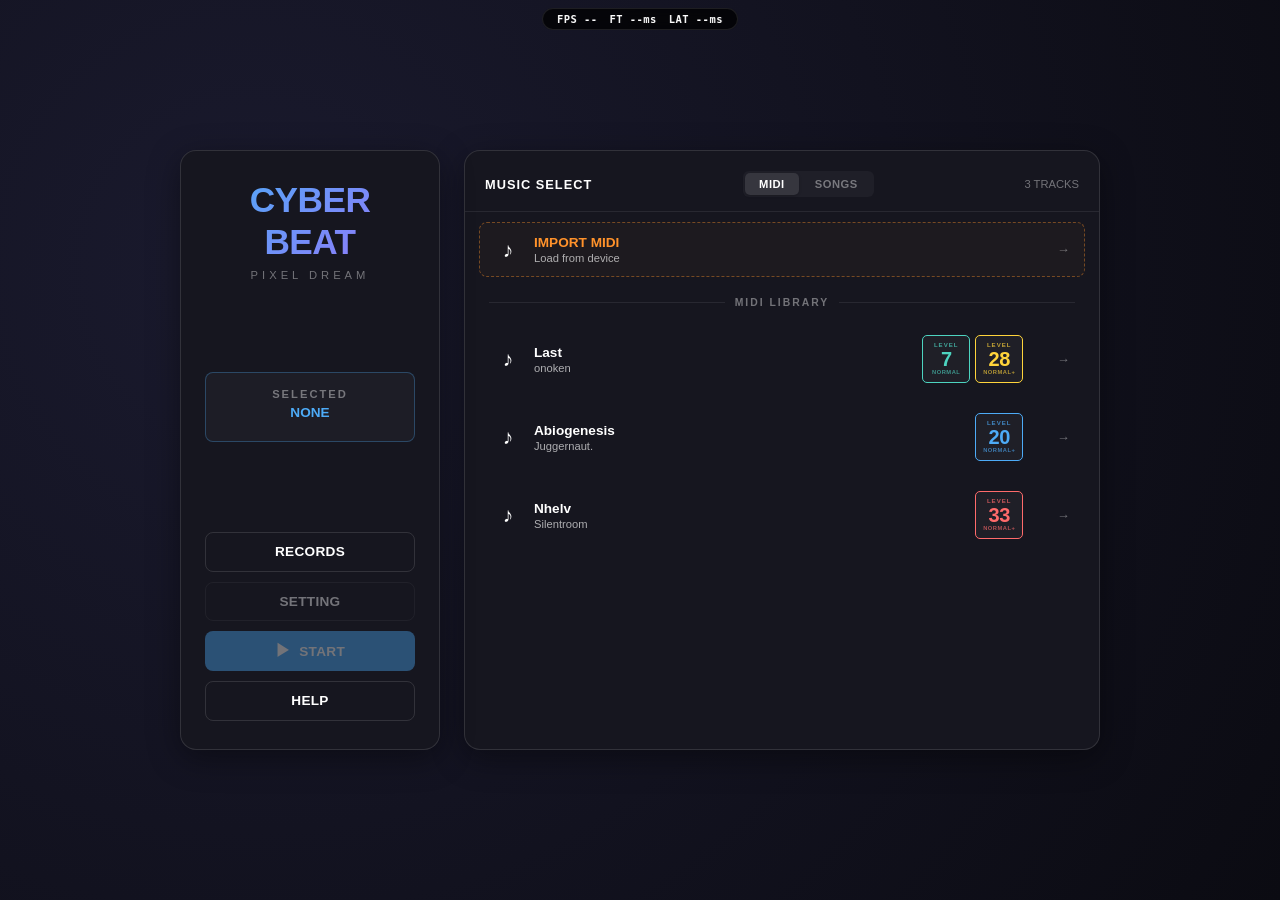
==== index.html @ 2b7668be "feat: 接入 Malody V .mui 皮肤（Yuxen 4K） - 新增 js/skin.js：.mui 脚本解析（@include/@define、[1-4] 选择器、\、tex/tex2/" ====
<!DOCTYPE html>
<html lang="zh-CN">
<head>
    <meta charset="UTF-8">
    <meta name="viewport" content="width=device-width, initial-scale=1.0, maximum-scale=1.0, user-scalable=no, viewport-fit=cover">
    <meta name="mobile-web-app-capable" content="yes">
    <meta name="apple-mobile-web-app-capable" content="yes">
    <meta name="apple-mobile-web-app-status-bar-style" content="black-translucent">
    <meta name="apple-mobile-web-app-title" content="CyberBeat">
    <meta name="format-detection" content="telephone=no, email=no, address=no">
    <meta name="color-scheme" content="dark">
    <meta name="theme-color" content="#0b0b12">
    <title>CyberBeat Pixel</title>
    <link rel="icon" type="image/svg+xml" href="favicon.svg">
    <link rel="apple-touch-icon" href="favicon.svg">
    <link rel="stylesheet" href="css/style.css">
</head>
<body>
    <canvas id="gameCanvas"></canvas>

    <!-- ==================== 游戏内触控 UI ==================== -->
    <button id="gamePauseBtn" class="game-pause-btn" type="button" aria-label="暂停游戏">
        <span aria-hidden="true">Ⅱ</span>
    </button>
    <button id="skipIntroBtn" class="skip-intro-btn hidden" type="button">SKIP INTRO</button>
    <div id="rotateToast" class="rotate-toast hidden" role="status">↻ 已切换横竖屏，布局已自适应</div>
    <div id="importToast" class="import-toast hidden" role="status">
        <span class="import-spinner" aria-hidden="true"></span>
        <span id="importToastText">导入中…</span>
    </div>
    <div id="touchHint" class="touch-hint hidden">
        <div class="touch-hint-card">
            <div class="th-title">触屏操作指南</div>
            <div class="th-row"><span class="th-icon">👆</span><span>点按屏幕任意位置或底部按键打击音符，<b>左右滑动可切换轨道</b></span></div>
            <div class="th-row"><span class="th-icon">Ⅱ</span><span>右上角按钮暂停，暂停后恢复有 3 秒缓冲倒计时</span></div>
            <div class="th-row"><span class="th-icon">⏭</span><span>长前奏曲目会出现 SKIP INTRO 按钮，点按可跳过</span></div>
            <div class="th-row"><span class="th-icon">🎹</span><span>选曲页<b>双击歌曲</b>可跳过 START 直接进入设置</span></div>
            <button class="btn btn-primary" id="touchHintClose" type="button">知道了</button>
        </div>
    </div>
    <div id="pauseOverlay" class="pause-overlay hidden">
        <div class="pause-card">
            <div class="pause-title">PAUSED</div>
            <div class="pause-song" id="pauseSongTitle">—</div>
            <div class="pause-stats">
                <div class="pause-stat"><span>SCORE</span><b id="pauseScore">0</b></div>
                <div class="pause-stat"><span>ACC</span><b id="pauseAcc">100.00%</b></div>
                <div class="pause-stat"><span>COMBO</span><b id="pauseCombo">0</b></div>
            </div>
            <div class="pause-actions">
                <button class="btn btn-primary" id="pauseResumeBtn" type="button">▶ RESUME</button>
                <button class="btn btn-secondary" id="pauseRetryBtn" type="button">↻ RETRY</button>
                <button class="btn btn-secondary" id="pauseHomeBtn" type="button">⌂ HOME</button>
            </div>
            <div class="pause-hint">ESC / P 继续 · R 重试 · H 返回</div>
        </div>
    </div>

    <!-- ==================== 开始画面 ==================== -->
    <div id="startScreen" class="screen">
        <div class="start-layout">
            <div class="start-sidebar">
                <div class="logo-block">
                    <h1 class="logo">CYBER<br>BEAT</h1>
                    <p class="subtitle">PIXEL DREAM</p>
                </div>
                
                <div class="current-selection" id="currentSelection">
                    <div class="cs-label">SELECTED</div>
                    <div class="cs-name" id="selectedSongName">NONE</div>
                    <div class="cs-source" id="selectedSongSource"></div>
                </div>
                
                <div class="start-actions">
                    <button class="btn btn-secondary" id="leaderboardStartBtn">
                        RECORDS
                    </button>
                    <button class="btn btn-secondary" id="settingsBtn" disabled>
                        SETTING
                    </button>
                    <button class="btn btn-primary" id="startBtn" disabled>
                        <span class="btn-icon">▶</span> START
                    </button>
                    <a class="btn btn-secondary" id="helpBtn" href="pages/faq.html" style="text-decoration:none;">
                        HELP
                    </a>
                </div>
            </div>
            
            <div class="start-main">
                <div class="song-panel">
                    <div class="song-panel-header">
                        <span class="panel-title">MUSIC SELECT</span>
                        <div class="panel-tabs">
                            <button class="panel-tab active" data-tab="midi" id="tabMidi">MIDI</button>
                            <button class="panel-tab" data-tab="songs" id="tabSongs">SONGS</button>
                        </div>
                        <span class="panel-count" id="songCount">0 TRACKS</span>
                    </div>
                    
                    <div class="song-list-wrapper" id="songListWrapper">
                        <!-- MIDI Tab Content -->
                        <div class="tab-content active" id="tabContentMidi">
                            <div class="song-card import-card" id="importMidiCard">
                                <div class="card-body">
                                    <div class="card-icon">♪</div>
                                    <div class="card-info">
                                        <span class="card-title import-title">IMPORT MIDI</span>
                                        <span class="card-sub">Load from device</span>
                                    </div>
                                    <div class="card-arrow">→</div>
                                </div>
                                <input type="file" id="midiUpload" accept=".mid" class="card-file-input">
                            </div>
                            
                            <div class="song-divider">
                                <span>MIDI LIBRARY</span>
                            </div>
                            
                            <div class="song-cards" id="songCardsMidi"></div>
                            <div class="song-empty" id="songEmptyMidi" style="display:none;">
                                <span class="empty-icon">♪</span>
                                <span>No MIDI songs in library</span>
                                <span class="empty-hint">Use import above</span>
                            </div>
                        </div>
                        
                        <!-- SONGS Tab Content -->
                        <div class="tab-content" id="tabContentSongs">
                            <div class="song-card import-card" id="importOsuCard">
                                <div class="card-body">
                                    <div class="card-icon">▣</div>
                                    <div class="card-info">
                                        <span class="card-title import-title">IMPORT .OSU / .OSZ</span>
                                        <span class="card-sub">osu!mania 4K beatmap or pack</span>
                                    </div>
                                    <div class="card-arrow">→</div>
                                </div>
                                <input type="file" id="osuUpload" accept=".osu,.osz" class="card-file-input">
                            </div>

                            <div class="song-divider">
                                <span>BEATMAP LIBRARY</span>
                            </div>
                            
                            <div class="song-cards" id="songCardsSongs"></div>
                            <div class="song-empty" id="songEmptySongs" style="display:none;">
                                <span class="empty-icon">♪</span>
                                <span>No beatmap songs in library</span>
                                <span class="empty-hint">Add .mc to assets/songs/ or .osu to assets/osu/</span>
                            </div>
                        </div>
                    </div>
                </div>
            </div>
        </div>
    </div>

    <!-- ==================== 设置画面 ==================== -->
    <div id="settingsScreen" class="screen hidden">
        <div class="settings-overlay">
            <div class="settings-card">
                <div class="settings-header">
                    <h2>SETTINGS</h2>
                </div>
                
                <div class="settings-song-info" id="settingsSongInfo">
                    <span class="ssi-title" id="settingsSongTitle">NO SONG</span>
                    <span class="ssi-artist" id="settingsSongArtist"></span>
                    <span class="ssi-meta" id="settingsSongMeta"></span>
                </div>

                <div class="settings-group" id="difficultyGroup">
                    <label class="settings-label">DIFFICULTY</label>
                    <div class="diff-selector">
                        <button class="diff-btn" data-diff="easy">EASY</button>
                        <button class="diff-btn" data-diff="easy+">EASY+</button>
                        <button class="diff-btn" data-diff="normal">NORMAL</button>
                        <button class="diff-btn active" data-diff="normal+">NORMAL+</button>
                    </div>
                </div>

                <div class="settings-group">
                    <label class="settings-label">NOTE STYLE</label>
                    <div class="style-selector">
                        <button class="style-btn active" data-style="bar">
                            <span class="style-preview style-flat"></span>
                            FLAT
                        </button>
                        <button class="style-btn" data-style="pixel">
                            <span class="style-preview style-pixel"></span>
                            PIXEL
                        </button>
                    </div>
                </div>

                <div class="settings-group">
                    <label class="settings-label">SKIN</label>
                    <div class="style-selector">
                        <button class="skin-btn active" data-skin="builtin" type="button">
                            <span class="skin-preview skin-builtin"></span>
                            BUILT-IN
                        </button>
                        <button class="skin-btn" data-skin="malody" type="button">
                            <span class="skin-preview skin-malody"></span>
                            MALODY V
                        </button>
                    </div>
                    <div class="settings-hint" id="skinHint">MALODY V：Yuxen 4K 皮肤（assets/skins/yuxen，判定线高度由 HITPOSITION 控制）</div>
                </div>

                <div class="settings-group">
                    <label class="settings-label">SPEED</label>
                    <div class="speed-control">
                        <button class="speed-btn" id="speedDown">−</button>
                        <span class="speed-value" id="speedValue">16.0</span>
                        <button class="speed-btn" id="speedUp">+</button>
                    </div>
                </div>

                <div class="settings-group">
                    <label class="settings-label">VOLUME</label>
                    <div class="volume-control">
                        <input type="range" id="volumeSlider" min="0" max="10" value="4" class="volume-slider">
                        <span class="volume-value" id="volumeValue">4/10</span>
                    </div>
                </div>

                <div class="settings-group">
                    <label class="settings-label">GLOBAL OFFSET</label>
                    <div class="volume-control">
                        <input type="range" id="offsetSlider" min="-100" max="100" step="5" value="0" class="volume-slider">
                        <span class="volume-value" id="offsetValue">0ms</span>
                    </div>
                    <div class="settings-hint">负数使音符更早到达判定线,正数反之</div>
                    <div class="settings-hint touch-offset-hint" id="touchOffsetHint">触屏设备预置 +40ms 抵消触控/蓝牙音频延迟,可自由微调</div>
                </div>

                <div class="settings-group" id="touchFeedbackGroup">
                    <label class="settings-label">TOUCH FEEDBACK</label>
                    <div class="toggle-control">
                        <span class="toggle-desc">显示手指触控点圆环</span>
                        <button class="toggle-switch" id="touchFeedbackToggle" type="button" role="switch" aria-checked="true" aria-label="触控点显示开关">
                            <span class="toggle-knob"></span>
                        </button>
                    </div>
                    <div class="settings-hint">游戏内触按位置显示轨道颜色圆环与涟漪</div>
                </div>

                <div class="settings-actions">
                    <button class="btn btn-secondary" id="settingsBackBtn">BACK</button>
                    <button class="btn btn-primary" id="settingsStartBtn">START GAME</button>
                </div>
            </div>
        </div>
    </div>

    <!-- ==================== 结果画面 ==================== -->
    <div id="resultScreen" class="screen hidden">
        <div class="result-overlay">
            <div class="result-card" id="resultCard">
                <!-- 状态指示 -->
                <div class="result-status" id="resultStatus">
                    <div class="status-icon" id="statusIcon">♪</div>
                    <div class="status-text" id="statusText">COMPLETED</div>
                </div>
                
                <!-- 排名等级 -->
                <div class="rank-display">
                    <div class="rank" id="rankDisplay">S</div>
                    <div class="rank-label" id="rankLabel">PERFECT</div>
                </div>
                
                <!-- 主要成绩 -->
                <div class="primary-stats">
                    <div class="stat-big">
                        <span class="stat-label">SCORE</span>
                        <span class="stat-value" id="finalScore">0</span>
                    </div>
                    <div class="stat-big">
                        <span class="stat-label">ACCURACY</span>
                        <span class="stat-value" id="finalAccuracy">0%</span>
                    </div>
                </div>
                
                <!-- 详细统计 -->
                <div class="stats-grid">
                    <div class="stat-box combo">
                        <span class="stat-label">MAX COMBO</span>
                        <span class="stat-value" id="finalCombo">0</span>
                    </div>
                    <div class="stat-box perfect">
                        <span class="stat-label">PERFECT</span>
                        <span class="stat-value" id="finalPerfect">0</span>
                    </div>
                    <div class="stat-box great">
                        <span class="stat-label">GREAT</span>
                        <span class="stat-value" id="finalGreat">0</span>
                    </div>
                    <div class="stat-box miss">
                        <span class="stat-label">MISS</span>
                        <span class="stat-value" id="finalMiss">0</span>
                    </div>
                </div>
                
                <!-- 性能曲线图 -->
                <div class="chart-box">
                    <span class="chart-title">PERFORMANCE</span>
                    <canvas id="lineChartCanvas"></canvas>
                </div>
                
                <!-- 按钮操作 -->
                <div class="result-actions">
                    <button class="btn btn-purple" id="retryBtn">RETRY</button>
                    <button class="btn btn-secondary" id="leaderboardBtn">LEADERBOARD</button>
                    <div class="result-actions-row">
                        <button class="btn btn-secondary" id="exportBtn">EXPORT JSON</button>
                        <button class="btn btn-primary" id="homeBtn">HOME</button>
                    </div>
                </div>
            </div>
        </div>
        
        <!-- 隐藏的结算音频播放器 -->
        <audio id="resultAudio" preload="auto"></audio>
    </div>

    <!-- ==================== 排行榜画面 ==================== -->
    <div id="leaderboardScreen" class="screen hidden">
        <div class="lb-overlay">
            <div class="lb-card">
                <div class="lb-header">
                    <h2>LEADERBOARD</h2>
                    <button class="lb-close-btn" id="lbCloseBtn">✕</button>
                </div>

                <!-- 歌曲筛选 -->
                <div class="lb-filter">
                    <label class="lb-filter-label">SONG</label>
                    <select id="lbSongFilter" class="lb-select">
                        <option value="__all__">All Songs</option>
                    </select>
                </div>

                <!-- 排序选项 -->
                <div class="lb-sort">
                    <span class="lb-sort-label">SORT BY</span>
                    <button class="lb-sort-btn active" data-sort="date">DATE</button>
                    <button class="lb-sort-btn" data-sort="score">SCORE</button>
                    <button class="lb-sort-btn" data-sort="accuracy">ACC</button>
                </div>

                <!-- 记录列表 -->
                <div class="lb-list-wrapper">
                    <div class="lb-list" id="lbList">
                        <div class="lb-empty">
                            <span class="lb-empty-icon">-</span>
                            <span>No records yet</span>
                            <span class="lb-empty-hint">Play a song to record your score!</span>
                        </div>
                    </div>
                </div>

                <!-- 详情面板（展开后显示折线图等） -->
                <div class="lb-detail" id="lbDetail" style="display:none;">
                    <div class="lb-detail-header">
                        <span id="lbDetailTitle">Record Detail</span>
                        <button class="lb-detail-close" id="lbDetailClose">✕</button>
                    </div>
                    <div class="lb-detail-chart">
                        <canvas id="lbChartCanvas"></canvas>
                    </div>
                    <div class="lb-detail-stats" id="lbDetailStats"></div>
                    <div class="lb-detail-actions">
                        <button class="btn btn-danger btn-sm" id="lbDetailDelete">DELETE RECORD</button>
                    </div>
                </div>

                <!-- 导入/导出操作 -->
                <div class="lb-io">
                    <button class="btn btn-secondary btn-sm" id="lbExportAllBtn">EXPORT ALL</button>
                    <button class="btn btn-secondary btn-sm" id="lbImportBtn">IMPORT</button>
                    <input type="file" id="lbImportFile" accept=".json" class="lb-file-input">
                </div>

                <!-- 返回 -->
                <button class="btn btn-primary" id="lbBackBtn">← BACK</button>
            </div>
        </div>
    </div>

    <!-- ==================== 移动端触控轨道 ==================== -->
    <div id="mobileControls">
        <div class="mobile-btns">
            <button class="mobile-btn" data-track="0" data-track-label="1">D</button>
            <button class="mobile-btn" data-track="1" data-track-label="2">F</button>
            <button class="mobile-btn" data-track="2" data-track-label="3">J</button>
            <button class="mobile-btn" data-track="3" data-track-label="4">K</button>
        </div>
    </div>

    <!-- ==================== .osz 谱面选择器 ==================== -->
    <div id="oszPicker" class="osz-picker-overlay hidden">
        <div class="osz-picker">
            <div class="osz-picker-title">SELECT BEATMAP</div>
            <div class="osz-picker-sub">该 .osz 包含多个谱面,选择要游玩的一个</div>
            <div class="osz-picker-list" id="oszPickerList"></div>
            <button class="btn btn-secondary" id="oszPickerCancel">← CANCEL</button>
        </div>
    </div>

    <script src="js/perf-monitor.js"></script>
    <script src="js/config.js"></script>
    <script src="js/settings-store.js"></script>
    <script src="js/skin.js"></script>
    <script src="js/leaderboard.js"></script>
    <script src="js/game-state.js"></script>
    <script src="js/audio-engine.js"></script>
    <script src="js/midi-parser.js"></script>
    <script src="js/mc-parser.js"></script>
    <script src="js/osu-parser.js"></script>
    <script src="js/osu-zip.js"></script>
    <script src="js/difficulty.js"></script>
    <script src="js/note-generator.js"></script>
    <script src="js/renderer.js"></script>
    <script src="js/ui.js"></script>
    <script src="js/main.js"></script>
</body>
</html>
---- css/style.css ----
/* ============================================================
   Modern Design System - CyberBeat
   ============================================================ */
:root {
    /* 主色调 */
    --bg-deep: #0b0b12;
    --bg-surface: #16161f;
    --bg-card: #1e1e2a;
    --border-subtle: rgba(255, 255, 255, 0.08);
    --border-medium: rgba(255, 255, 255, 0.12);
    
    --text-primary: #ffffff;
    --text-secondary: rgba(255, 255, 255, 0.65);
    --text-tertiary: rgba(255, 255, 255, 0.4);
    
    --accent: #4dabf7;
    --accent-glow: rgba(77, 171, 247, 0.3);
    --accent-strong: #339af0;
    --success: #69db7c;
    --danger: #ff6b6b;
    --warning: #ffd43b;
    --purple: #9775fa;
    --orange: #ff922b;
    
    /* 圆角 */
    --radius-sm: 8px;
    --radius-md: 12px;
    --radius-lg: 16px;
    
    /* 阴影 */
    --shadow-card: 0 8px 32px rgba(0, 0, 0, 0.4);
    --shadow-btn: 0 2px 8px rgba(0, 0, 0, 0.3);
    
    /* 布局 */
    --start-max-w: 920px;
    --start-max-h: 600px;
    --sidebar-w: 260px;
    --settings-w: 420px;
    --result-w: 460px;
    
    /* 字体 */
    --font-family: -apple-system, BlinkMacSystemFont, 'Segoe UI', Roboto, 'Helvetica Neue', Arial, sans-serif;
    --font-mono: 'SF Mono', 'Fira Code', monospace;
    
    /* 过渡 */
    --transition-fast: 0.15s ease;
    --transition-smooth: 0.25s cubic-bezier(0.4, 0, 0.2, 1);

    /* 安全区（刘海屏 / 手势条），JS 侧读取同名变量 */
    --safe-top: env(safe-area-inset-top, 0px);
    --safe-right: env(safe-area-inset-right, 0px);
    --safe-bottom: env(safe-area-inset-bottom, 0px);
    --safe-left: env(safe-area-inset-left, 0px);
}

/* ============================================================
   基础重置
   ============================================================ */
*, *::before, *::after {
    margin: 0;
    padding: 0;
    box-sizing: border-box;
}

html {
    -webkit-tap-highlight-color: transparent;
    font-size: 16px;
    /* 防止旋转/地址栏收起时的闪烁 */
    text-size-adjust: 100%;
    -webkit-text-size-adjust: 100%;
}

body {
    font-family: var(--font-family);
    background-color: var(--bg-deep);
    color: var(--text-primary);
    overflow: hidden;
    height: 100vh;
    height: 100dvh;
    width: 100vw;
    cursor: default;
    -webkit-font-smoothing: antialiased;
    overscroll-behavior: none;
    -webkit-overflow-scrolling: auto;
    touch-action: manipulation;
    position: fixed;
    /* 无手势边距，铺满刘海屏 */
    padding: 0;
}

/* 触屏设备全局：禁长按呼出菜单/选择 */
html.is-touch body {
    -webkit-touch-callout: none;
    user-select: none;
    -webkit-user-select: none;
}

/* ============================================================
   Canvas
   ============================================================ */
#gameCanvas {
    display: block;
    position: absolute;
    top: 0;
    left: 0;
    width: 100%;
    height: 100%;
    z-index: 5;
    touch-action: none;
    will-change: contents;
}

/* ============================================================
   屏幕容器
   ============================================================ */
.screen {
    position: absolute;
    top: 0;
    left: 0;
    width: 100%;
    height: 100%;
    display: flex;
    align-items: center;
    justify-content: center;
    z-index: 10;
    transition: opacity 0.35s ease;
}

.screen.hidden {
    opacity: 0;
    visibility: hidden;
    pointer-events: none;
}

/* ============================================================
   通用按钮
   ============================================================ */
/* 键盘/切换设备导航时的焦点可见性（触屏点按不显示） */
button:focus-visible,
a:focus-visible,
[role="button"]:focus-visible,
[role="switch"]:focus-visible,
input:focus-visible,
select:focus-visible {
    outline: 2px solid var(--accent);
    outline-offset: 2px;
}

.btn {
    display: inline-flex;
    align-items: center;
    justify-content: center;
    gap: 8px;
    padding: 12px 20px;
    font-family: var(--font-family);
    font-size: 0.85rem;
    font-weight: 600;
    letter-spacing: 0.3px;
    border: none;
    border-radius: var(--radius-sm);
    cursor: pointer;
    transition: transform var(--transition-fast), box-shadow var(--transition-fast), background var(--transition-smooth);
    box-shadow: var(--shadow-btn);
    outline: none;
    line-height: 1;
    width: 100%;
}

.btn:active {
    transform: scale(0.97);
}

.btn:disabled {
    opacity: 0.4;
    cursor: not-allowed;
    transform: none !important;
    box-shadow: none !important;
}

.btn-primary {
    background: var(--accent);
    color: #fff;
}

.btn-primary:hover:not(:disabled) {
    background: var(--accent-strong);
    box-shadow: 0 4px 16px var(--accent-glow);
}

.btn-secondary {
    background: transparent;
    color: var(--text-primary);
    border: 1.5px solid var(--border-medium);
    box-shadow: none;
}

.btn-secondary:hover:not(:disabled) {
    background: rgba(255, 255, 255, 0.05);
    border-color: rgba(255, 255, 255, 0.25);
}

.btn-purple {
    background: var(--purple);
    color: #fff;
}

.btn-purple:hover:not(:disabled) {
    background: #845ef7;
    box-shadow: 0 4px 16px rgba(151, 117, 250, 0.4);
}

.btn-danger {
    background: transparent;
    color: var(--danger);
    border: 1.5px solid rgba(255, 107, 107, 0.4);
    box-shadow: none;
}

.btn-danger:hover:not(:disabled) {
    background: rgba(255, 107, 107, 0.12);
    border-color: var(--danger);
    box-shadow: 0 4px 16px rgba(255, 107, 107, 0.3);
    color: #ff4757;
}

.btn-icon {
    font-size: 1rem;
}

/* 小按钮 */
.btn-sm {
    padding: 8px 14px;
    font-size: 0.75rem;
    font-weight: 600;
    letter-spacing: 0.5px;
    width: auto;
}

/* ============================================================
   开始画面
   ============================================================ */
#startScreen {
    background: radial-gradient(circle at 20% 30%, #1a1a2e 0%, #0b0b12 100%);
}

.start-layout {
    display: flex;
    gap: 24px;
    width: var(--start-max-w);
    max-width: 94vw;
    height: var(--start-max-h);
    max-height: 88vh;
    max-height: 88dvh;
}

.start-sidebar {
    width: var(--sidebar-w);
    flex-shrink: 0;
    display: flex;
    flex-direction: column;
    justify-content: space-between;
    background: var(--bg-surface);
    border: 1px solid var(--border-medium);
    border-radius: var(--radius-lg);
    padding: 28px 24px;
    backdrop-filter: blur(20px);
    box-shadow: var(--shadow-card);
}

.logo-block {
    text-align: center;
}

.logo {
    font-size: 2.2rem;
    font-weight: 800;
    background: linear-gradient(135deg, #4dabf7, #9775fa);
    -webkit-background-clip: text;
    -webkit-text-fill-color: transparent;
    background-clip: text;
    line-height: 1.2;
    letter-spacing: -0.5px;
}

.subtitle {
    display: block;
    font-size: 0.7rem;
    font-weight: 500;
    color: var(--text-tertiary);
    margin-top: 6px;
    letter-spacing: 4px;
    text-transform: uppercase;
}

.current-selection {
    background: rgba(255, 255, 255, 0.03);
    border: 1px solid var(--border-subtle);
    border-radius: var(--radius-sm);
    padding: 14px 12px;
    text-align: center;
    min-height: 70px;
    display: flex;
    flex-direction: column;
    justify-content: center;
    gap: 4px;
    transition: border-color 0.2s;
}

.current-selection:has(.cs-name:not(:empty)) {
    border-color: rgba(77, 171, 247, 0.3);
}

.cs-label {
    font-size: 0.7rem;
    font-weight: 600;
    color: var(--text-tertiary);
    letter-spacing: 2px;
}

.cs-name {
    font-size: 0.85rem;
    font-weight: 600;
    color: var(--accent);
    word-break: break-all;
    line-height: 1.3;
}

.cs-source {
    font-size: 0.7rem;
    color: var(--text-tertiary);
}

.start-actions {
    display: flex;
    flex-direction: column;
    gap: 10px;
}

/* 右侧面板 */
.start-main {
    flex: 1;
    min-width: 0;
}

.song-panel {
    height: 100%;
    display: flex;
    flex-direction: column;
    background: var(--bg-surface);
    border: 1px solid var(--border-medium);
    border-radius: var(--radius-lg);
    box-shadow: var(--shadow-card);
    overflow: hidden;
}

.song-panel-header {
    display: flex;
    justify-content: space-between;
    align-items: center;
    padding: 20px 20px 14px;
    border-bottom: 1px solid var(--border-subtle);
    gap: 12px;
}

.panel-title {
    font-size: 0.8rem;
    font-weight: 700;
    color: var(--text-primary);
    letter-spacing: 1px;
    white-space: nowrap;
}

/* ===== 标签页切换按钮 ===== */
.panel-tabs {
    display: flex;
    gap: 2px;
    background: rgba(255, 255, 255, 0.04);
    border-radius: 6px;
    padding: 2px;
}

.panel-tab {
    padding: 5px 14px;
    font-family: var(--font-family);
    font-size: 0.7rem;
    font-weight: 600;
    letter-spacing: 0.5px;
    color: var(--text-tertiary);
    background: transparent;
    border: none;
    border-radius: 5px;
    cursor: pointer;
    transition: all var(--transition-fast);
    outline: none;
    white-space: nowrap;
}

.panel-tab:hover {
    color: var(--text-secondary);
    background: rgba(255, 255, 255, 0.04);
}

.panel-tab.active {
    color: var(--text-primary);
    background: rgba(255, 255, 255, 0.1);
    box-shadow: 0 1px 3px rgba(0,0,0,0.2);
}

/* ===== 标签页内容区域 ===== */
.tab-content {
    display: none;
    flex-direction: column;
}

.tab-content.active {
    display: flex;
}

.panel-count {
    font-size: 0.7rem;
    color: var(--text-tertiary);
    white-space: nowrap;
}

.song-list-wrapper {
    flex: 1;
    overflow-y: auto;
    padding: 10px 14px 14px;
}

.song-list-wrapper::-webkit-scrollbar { width: 5px; }
.song-list-wrapper::-webkit-scrollbar-track { background: transparent; }
.song-list-wrapper::-webkit-scrollbar-thumb { background: rgba(255, 255, 255, 0.1); border-radius: 10px; }

/* 歌曲卡片 */
.song-card {
    display: flex;
    align-items: center;
    padding: 12px 14px;
    border-radius: var(--radius-sm);
    margin-bottom: 4px;
    cursor: pointer;
    transition: background var(--transition-fast);
    position: relative;
    border: 1px solid transparent;
}

.song-card:hover {
    background: rgba(255, 255, 255, 0.03);
}

.song-card.selected {
    border-color: var(--accent);
    background: rgba(77, 171, 247, 0.08);
}

.card-body {
    display: flex;
    align-items: center;
    gap: 12px;
    width: 100%;
}

.card-icon {
    font-size: 1.3rem;
    width: 28px;
    text-align: center;
}

.card-info {
    flex: 1;
    min-width: 0;
    display: flex;
    flex-direction: column;
    gap: 2px;
}

.card-title {
    font-size: 0.85rem;
    font-weight: 600;
    white-space: nowrap;
    overflow: hidden;
    text-overflow: ellipsis;
}

.card-sub {
    font-size: 0.7rem;
    color: var(--text-secondary);
    white-space: nowrap;
    overflow: hidden;
    text-overflow: ellipsis;
}

.card-meta {
    display: flex;
    gap: 8px;
    align-items: center;
    margin-left: auto;
}

.card-bpm {
    font-size: 0.65rem;
    font-weight: 600;
    color: var(--warning);
    background: rgba(255, 212, 59, 0.1);
    padding: 2px 8px;
    border-radius: 12px;
}

.card-duration {
    font-size: 0.65rem;
    color: var(--text-tertiary);
}

.card-arrow {
    font-size: 0.8rem;
    color: var(--text-tertiary);
    margin-left: 12px;
    transition: transform 0.2s;
}

.song-card:hover .card-arrow {
    transform: translateX(3px);
}

/* ============================================================
   难度徽章 (Level Badge) — 扁平化设计
   范围 0-13 / 14-23 / 24-31 / 32-37 / 38+
   ============================================================ */

/* 多徽章容器（MIDI 多难度时包裹多个 .card-level） */
.card-levels {
    display: flex;
    gap: 5px;
    flex-shrink: 0;
    margin-left: auto;
    margin-right: 10px;
}

/* 单徽章（MC 歌曲）直接作为 flex 子元素时靠右 */
.card-level {
    flex-shrink: 0;
    width: 48px;
    height: 48px;
    border-radius: 5px;
    display: flex;
    flex-direction: column;
    align-items: center;
    justify-content: center;
    gap: 0;
    /* 扁平：纯色半透明底色 */
    background: rgba(255, 255, 255, 0.04);
    border: 1.5px solid currentColor;
    transition: background 0.2s ease, border-color 0.2s ease;
}

.card-level .level-label {
    font-size: 0.38rem;
    font-weight: 700;
    letter-spacing: 1px;
    text-transform: uppercase;
    line-height: 1;
    margin-bottom: 1px;
    opacity: 0.75;
}

.card-level .level-number {
    font-size: 1.25rem;
    font-weight: 800;
    line-height: 1;
    letter-spacing: -0.5px;
}

.card-level .level-diff {
    font-size: 0.36rem;
    font-weight: 700;
    letter-spacing: 0.5px;
    text-transform: uppercase;
    line-height: 1;
    margin-top: 1px;
    opacity: 0.65;
}

/* ---- 选中歌曲时徽章增强 ---- */
.song-card.selected .card-level {
    background: rgba(255, 255, 255, 0.08);
    border-color: currentColor;
}

/* ====== 难度颜色主题 (0-13 EASY) ====== */
.card-level.lvl-easy { color: #4dd4c0; }
.card-level.lvl-easy .level-label,
.card-level.lvl-easy .level-number,
.card-level.lvl-easy .level-diff {
    color: #4dd4c0;
}

/* ====== 难度颜色主题 (14-23 NORMAL) ====== */
.card-level.lvl-normal { color: #4dabf7; }
.card-level.lvl-normal .level-label,
.card-level.lvl-normal .level-number,
.card-level.lvl-normal .level-diff {
    color: #4dabf7;
}

/* ====== 难度颜色主题 (24-31 HARD) ====== */
.card-level.lvl-hard { color: #ffd43b; }
.card-level.lvl-hard .level-label,
.card-level.lvl-hard .level-number,
.card-level.lvl-hard .level-diff {
    color: #ffd43b;
}

/* ====== 难度颜色主题 (32-37 EXPERT) ====== */
.card-level.lvl-expert { color: #ff6b6b; }
.card-level.lvl-expert .level-label,
.card-level.lvl-expert .level-number,
.card-level.lvl-expert .level-diff {
    color: #ff6b6b;
}

/* ====== 难度颜色主题 (38+ MASTER) ====== */
.card-level.lvl-master { color: #c44dff; }
.card-level.lvl-master .level-label,
.card-level.lvl-master .level-number,
.card-level.lvl-master .level-diff {
    color: #c44dff;
}

/* 导入卡片 */
.import-card {
    border: 1.5px dashed rgba(255, 146, 43, 0.4);
    margin-bottom: 12px;
    background: rgba(255, 146, 43, 0.03);
}

.import-card:hover {
    border-color: rgba(255, 146, 43, 0.7);
    background: rgba(255, 146, 43, 0.06);
}

.import-card.selected {
    border-style: solid;
    border-color: var(--orange);
    background: rgba(255, 146, 43, 0.1);
}

.import-title { color: var(--orange); }
.import-sub { color: rgba(255, 146, 43, 0.7); }

.card-file-input {
    position: absolute;
    top: 0; left: 0;
    width: 100%; height: 100%;
    opacity: 0;
    cursor: pointer;
}

/* 分割线 */
.song-divider {
    display: flex;
    align-items: center;
    padding: 8px 0;
    margin-bottom: 6px;
    color: var(--text-tertiary);
    font-size: 0.65rem;
    font-weight: 600;
    letter-spacing: 2px;
}

.song-divider::before,
.song-divider::after {
    content: '';
    flex: 1;
    height: 1px;
    background: var(--border-subtle);
    margin: 0 10px;
}

/* 空状态 */
.song-empty {
    display: flex;
    flex-direction: column;
    align-items: center;
    padding: 30px;
    color: var(--text-tertiary);
    gap: 8px;
}

/* 曲库加载失败错误态 */
.library-error {
    display: flex;
    flex-direction: column;
    align-items: center;
    padding: 24px 16px;
    color: var(--text-tertiary);
    gap: 8px;
    text-align: center;
    font-size: 0.8rem;
}

.library-error .empty-icon {
    font-size: 2rem;
    opacity: 0.7;
    color: var(--warning);
}

.library-error .btn {
    margin-top: 8px;
    width: auto;
    padding: 10px 28px;
    min-height: 40px;
}

.empty-icon { font-size: 2rem; opacity: 0.6; }
.empty-hint { font-size: 0.7rem; opacity: 0.5; }

/* ============================================================
   设置画面
   ============================================================ */
#settingsScreen {
    background: rgba(11, 11, 18, 0.92);
    backdrop-filter: blur(20px);
}

.settings-overlay {
    width: 100%;
    height: 100%;
    display: flex;
    align-items: center;
    justify-content: center;
}

.settings-card {
    width: var(--settings-w);
    max-width: 92vw;
    background: var(--bg-surface);
    border: 1px solid var(--border-medium);
    border-radius: var(--radius-lg);
    box-shadow: var(--shadow-card);
    padding: 28px 24px;
    display: flex;
    flex-direction: column;
    gap: 20px;
    animation: fadeScale 0.3s ease;
}

@keyframes fadeScale {
    from { opacity: 0; transform: scale(0.95); }
    to { opacity: 1; transform: scale(1); }
}

.settings-header h2 {
    font-size: 1.2rem;
    font-weight: 700;
    text-align: center;
    letter-spacing: 1px;
}

.settings-song-info {
    text-align: center;
    padding: 10px;
    background: rgba(255, 255, 255, 0.03);
    border-radius: var(--radius-sm);
}

.ssi-title {
    font-size: 0.9rem;
    font-weight: 600;
    color: var(--accent);
    margin-bottom: 2px;
}

.ssi-artist {
    font-size: 0.7rem;
    color: var(--text-secondary);
}

.ssi-meta {
    font-size: 0.7rem;
    color: var(--text-tertiary);
    margin-top: 4px;
    font-family: var(--font-mono);
}

.settings-group {
    display: flex;
    flex-direction: column;
    gap: 8px;
}

.settings-label {
    font-size: 0.7rem;
    font-weight: 700;
    color: var(--text-secondary);
    letter-spacing: 1px;
    text-transform: uppercase;
}

/* 难度选择 */
.diff-selector {
    display: grid;
    grid-template-columns: repeat(4, 1fr);
    gap: 4px;
}

.diff-btn {
    padding: 8px 4px;
    font-family: var(--font-family);
    font-size: 0.7rem;
    font-weight: 600;
    background: rgba(255, 255, 255, 0.04);
    border: 1px solid var(--border-medium);
    border-radius: var(--radius-sm);
    color: var(--text-secondary);
    cursor: pointer;
    transition: all var(--transition-fast);
}

.diff-btn:hover {
    background: rgba(255, 255, 255, 0.08);
}

.diff-btn.active {
    background: var(--accent);
    border-color: var(--accent);
    color: #fff;
}

.diff-btn.disabled,
.diff-btn:disabled {
    opacity: 0.3;
    cursor: not-allowed;
    pointer-events: none;
}

/* 样式选择 */
.style-selector {
    display: grid;
    grid-template-columns: 1fr 1fr;
    gap: 8px;
}

.style-btn {
    display: flex;
    flex-direction: column;
    align-items: center;
    gap: 10px;
    padding: 16px 10px;
    font-family: var(--font-family);
    font-size: 0.75rem;
    font-weight: 600;
    background: rgba(255, 255, 255, 0.04);
    border: 1px solid var(--border-medium);
    border-radius: var(--radius-sm);
    color: var(--text-secondary);
    cursor: pointer;
    transition: all var(--transition-fast);
}

.style-btn:hover {
    background: rgba(255, 255, 255, 0.08);
}

.style-btn.active {
    border-color: var(--accent);
    background: rgba(77, 171, 247, 0.1);
    color: var(--accent);
}

/* Malody 皮肤接管音符外观时，样式按钮置灰 */
.style-btn.is-disabled {
    opacity: 0.4;
    cursor: not-allowed;
}

/* 样式预览 - 模拟游戏内音符（扁平纯色块） */
.style-preview {
    width: 48px;
    height: 20px;
    position: relative;
    background: var(--accent);
}

/* 扁平条：圆角纯色块 + 描边，无渐变无阴影 */
.style-flat {
    border-radius: 3px;
    border: 1px solid rgba(10, 10, 16, 0.35);
}

/* 像素块：直角纯色块 */
.style-pixel {
    border-radius: 0;
    border: 1px solid rgba(10, 10, 16, 0.35);
}

/* 皮肤选择：与音符样式按钮同一视觉语言 */
.skin-btn {
    display: flex;
    flex-direction: column;
    align-items: center;
    gap: 10px;
    padding: 16px 10px;
    font-family: var(--font-family);
    font-size: 0.75rem;
    font-weight: 600;
    background: rgba(255, 255, 255, 0.04);
    border: 1px solid var(--border-medium);
    border-radius: var(--radius-sm);
    color: var(--text-secondary);
    cursor: pointer;
    transition: all var(--transition-fast);
}

.skin-btn:hover {
    background: rgba(255, 255, 255, 0.08);
}

.skin-btn.active {
    border-color: var(--accent);
    background: rgba(77, 171, 247, 0.1);
    color: var(--accent);
}

.skin-btn:disabled {
    opacity: 0.5;
    cursor: progress;
}

/* 皮肤缩略：4K 轨道条 */
.skin-preview {
    width: 48px;
    height: 22px;
    display: flex;
    align-items: flex-end;
    gap: 2px;
    padding: 0 1px;
    position: relative;
}

.skin-preview::before,
.skin-preview::after {
    content: '';
    flex: 1;
    border-radius: 2px;
}

.skin-preview::before {
    height: 60%;
    background: var(--accent);
}

.skin-preview::after {
    height: 60%;
    background: rgba(77, 171, 247, 0.55);
}

.skin-builtin::before,
.skin-builtin::after {
    box-shadow: inset 0 0 0 1px rgba(10, 10, 16, 0.4);
}

.skin-malody::before {
    background: #947FFF;
}

.skin-malody::after {
    background: #C9BFFF;
}

/* 速度 */
.speed-control {
    display: flex;
    align-items: center;
    justify-content: center;
    gap: 16px;
}

.speed-btn {
    width: 40px;
    height: 40px;
    border-radius: 50%;
    border: 1px solid var(--border-medium);
    background: rgba(255, 255, 255, 0.04);
    color: var(--text-primary);
    font-size: 1.2rem;
    cursor: pointer;
    transition: background var(--transition-fast);
    display: flex;
    align-items: center;
    justify-content: center;
}

.speed-btn:hover {
    background: rgba(255, 255, 255, 0.1);
}

.speed-value {
    font-size: 1.1rem;
    font-weight: 700;
    color: var(--accent);
    min-width: 50px;
    text-align: center;
}

/* 音量 */
.volume-control {
    display: flex;
    align-items: center;
    gap: 12px;
}

.volume-slider {
    flex: 1;
    height: 6px;
    -webkit-appearance: none;
    appearance: none;
    background: rgba(255, 255, 255, 0.1);
    border-radius: 3px;
    outline: none;
}

.volume-slider::-webkit-slider-thumb {
    -webkit-appearance: none;
    width: 18px;
    height: 18px;
    background: var(--accent);
    border-radius: 50%;
    cursor: pointer;
    box-shadow: 0 0 8px var(--accent-glow);
    transition: transform 0.15s;
}

.volume-slider::-webkit-slider-thumb:hover {
    transform: scale(1.2);
}

.volume-value {
    font-size: 0.8rem;
    font-weight: 600;
    color: var(--accent);
    min-width: 40px;
    text-align: right;
}

.settings-actions {
    display: flex;
    gap: 10px;
    margin-top: 4px;
}

.settings-hint {
    font-size: 0.72rem;
    color: rgba(255, 255, 255, 0.35);
    margin-top: 6px;
}

/* 触屏偏移说明：仅触屏设备显示 */
.touch-offset-hint {
    display: none;
    color: rgba(105, 219, 124, 0.55);
}

html.is-touch .touch-offset-hint {
    display: block;
}

/* ============================================================
   触屏热区达标（仅触屏设备 + 手机竖屏）：
   全部可交互元素高度提升到 >= 40px（44px 理想）
   ============================================================ */
@media (max-width: 768px) and (orientation: portrait) {
    html.is-touch .btn {
        min-height: 44px;
    }

    /* 标签页切换按钮 */
    html.is-touch .panel-tab {
        padding: 12px 16px;
        min-height: 40px;
    }

    /* 滑块：视觉轨道不变，扩大可点区域与拇指 */
    html.is-touch .volume-slider {
        height: 24px;                 /* 命中区加高（轨道用背景渐变绘制的部分不变） */
        background: linear-gradient(to bottom, transparent 40%, rgba(255,255,255,0.1) 40%, rgba(255,255,255,0.1) 60%, transparent 60%);
        border-radius: 0;
        margin: -6px 0;
    }

    html.is-touch .volume-slider::-webkit-slider-thumb {
        width: 28px;
        height: 28px;
        margin-top: -2px;
    }

    html.is-touch .volume-slider::-moz-range-thumb {
        width: 28px;
        height: 28px;
    }

    html.is-touch .volume-slider::-moz-range-track {
        height: 6px;
        background: rgba(255, 255, 255, 0.1);
        border-radius: 3px;
    }

    /* 排行榜排序按钮 */
    html.is-touch .lb-sort-btn {
        padding: 10px 14px;
        min-height: 40px;
    }

    /* 排行榜导入/导出小按钮 */
    html.is-touch .lb-io .btn-sm {
        padding: 12px 12px;
        min-height: 44px;
        font-size: 0.8rem;
    }

    /* 排行榜关闭按钮 */
    html.is-touch .lb-close-btn {
        width: 44px;
        height: 44px;
    }

    /* 触屏开关 */
    html.is-touch .toggle-switch {
        width: 56px;
        height: 40px;
    }

    html.is-touch .toggle-knob {
        width: 30px;
        height: 30px;
        top: 5px;
        left: 5px;
    }

    html.is-touch .toggle-switch[aria-checked="true"] .toggle-knob {
        transform: translateX(16px);
    }
}

/* 手机横屏矮窗口：同步提升关键热区 */
@media (orientation: landscape) and (max-height: 520px) {
    html.is-touch .btn {
        min-height: 40px;
    }

    html.is-touch .volume-slider {
        height: 22px;
        background: linear-gradient(to bottom, transparent 40%, rgba(255,255,255,0.1) 40%, rgba(255,255,255,0.1) 60%, transparent 60%);
        border-radius: 0;
        margin: -5px 0;
    }

    html.is-touch .volume-slider::-webkit-slider-thumb {
        width: 24px;
        height: 24px;
    }

    html.is-touch .lb-sort-btn {
        padding: 8px 12px;
        min-height: 38px;
    }

    html.is-touch .lb-io .btn-sm {
        min-height: 40px;
    }

    /* 横屏矮窗口：暂停卡片紧凑化（曲目 + 成绩 + 三个按钮仍可见） */
    .pause-overlay {
        padding: 12px;
        align-items: flex-start;
    }

    .pause-card {
        max-width: 460px;
        max-height: calc(100dvh - 24px);
        padding: 14px 18px 12px;
        gap: 7px;
    }

    .pause-title { font-size: 1.15rem; }
    .pause-song { font-size: 0.72rem; }
    .pause-stats { margin: 0; gap: 6px; }
    .pause-stat { padding: 5px 4px; }
    .pause-stat b { font-size: 0.8rem; }
    .pause-actions { gap: 6px; margin-top: 0; }
    .pause-actions .btn { padding: 9px 14px; min-height: 36px; font-size: 0.75rem; }
}

/* ===== 开关 (Toggle Switch) ===== */
.toggle-control {
    display: flex;
    align-items: center;
    justify-content: space-between;
    gap: 12px;
}

.toggle-desc {
    font-size: 0.8rem;
    color: var(--text-secondary);
}

.toggle-switch {
    position: relative;
    width: 52px;
    height: 30px;
    flex-shrink: 0;
    border-radius: 15px;
    border: none;
    background: rgba(255, 255, 255, 0.12);
    cursor: pointer;
    transition: background var(--transition-smooth);
    -webkit-tap-highlight-color: transparent;
    touch-action: manipulation;
    outline: none;
}

.toggle-switch[aria-checked="true"] {
    background: var(--accent);
}

.toggle-knob {
    position: absolute;
    top: 3px;
    left: 3px;
    width: 24px;
    height: 24px;
    border-radius: 50%;
    background: #fff;
    box-shadow: 0 1px 4px rgba(0, 0, 0, 0.3);
    transition: transform var(--transition-smooth);
}

.toggle-switch[aria-checked="true"] .toggle-knob {
    transform: translateX(22px);
}

/* 非触屏设备隐藏触控点开关（该功能仅移动端有意义） */
html.is-pointer-fine #touchFeedbackGroup {
    display: none;
}

/* ============================================================
   结果画面
   ============================================================ */
#resultScreen {
    background: rgba(11, 11, 18, 0.94);
    backdrop-filter: blur(20px);
}

.result-overlay {
    width: 100%;
    height: 100%;
    display: flex;
    align-items: center;
    justify-content: center;
    padding: 20px;
}

.result-card {
    width: 100%;
    max-width: 540px;
    background: linear-gradient(135deg, var(--bg-surface) 0%, rgba(30, 30, 42, 0.8) 100%);
    border: 1px solid var(--border-medium);
    border-radius: var(--radius-lg);
    box-shadow: 0 20px 60px rgba(0, 0, 0, 0.6);
    padding: 32px 28px;
    display: flex;
    flex-direction: column;
    align-items: center;
    gap: 24px;
    animation: fadeScale 0.5s ease;
    position: relative;
    overflow: hidden;
}

.result-card::before {
    content: '';
    position: absolute;
    top: 0;
    left: 0;
    right: 0;
    height: 1px;
    background: linear-gradient(to right, transparent, var(--accent), transparent);
    opacity: 0.5;
}

/* 状态指示 */
.result-status {
    display: flex;
    align-items: center;
    gap: 12px;
    padding: 12px 20px;
    background: rgba(77, 171, 247, 0.1);
    border: 1px solid rgba(77, 171, 247, 0.3);
    border-radius: 8px;
    width: 100%;
    justify-content: center;
    animation: slideDown 0.5s ease;
}

.result-status.failed {
    background: rgba(255, 107, 107, 0.1);
    border-color: rgba(255, 107, 107, 0.3);
}

.status-icon {
    font-size: 1.5rem;
}

.status-text {
    font-size: 0.95rem;
    font-weight: 700;
    letter-spacing: 2px;
    color: var(--accent);
}

.result-status.failed .status-text {
    color: var(--danger);
}

/* 排名等级 */
.rank-display {
    display: flex;
    flex-direction: column;
    align-items: center;
    gap: 8px;
    animation: popIn 0.5s ease 0.1s both;
}

.rank {
    font-size: 5rem;
    font-weight: 900;
    background: linear-gradient(135deg, var(--warning) 0%, var(--orange) 100%);
    -webkit-background-clip: text;
    -webkit-text-fill-color: transparent;
    text-shadow: 0 0 30px rgba(255, 212, 59, 0.3);
    line-height: 1;
    letter-spacing: -2px;
}

.result-card.result-failed .rank {
    background: linear-gradient(135deg, var(--danger) 0%, #ff4757 100%);
    -webkit-background-clip: text;
    -webkit-text-fill-color: transparent;
}

/* φ (Phi) 满分 — 金色彩虹渐变 */
.result-card.result-phi .rank {
    background: linear-gradient(135deg, #ffd700 0%, #ffaa00 30%, #ffd700 60%, #ff8c00 100%);
    background-size: 200% 200%;
    -webkit-background-clip: text;
    -webkit-text-fill-color: transparent;
    animation: phiShimmer 2s ease-in-out infinite;
}

@keyframes phiShimmer {
    0%, 100% { background-position: 0% 50%; }
    50% { background-position: 100% 50%; }
}

.result-card.result-phi {
    box-shadow: 0 0 40px rgba(255, 215, 0, 0.3), 0 0 80px rgba(255, 170, 0, 0.15);
}

/* V (White V) — 白色/银色 */
.result-card.result-v .rank {
    background: linear-gradient(135deg, #e8e8e8 0%, #c0c0c0 50%, #e8e8e8 100%);
    -webkit-background-clip: text;
    -webkit-text-fill-color: transparent;
}

.result-card.result-v {
    box-shadow: 0 0 30px rgba(200, 200, 200, 0.25), 0 0 60px rgba(180, 180, 180, 0.1);
}

/* S — 金色 */
.result-card.result-s .rank {
    background: linear-gradient(135deg, var(--warning) 0%, var(--orange) 100%);
    -webkit-background-clip: text;
    -webkit-text-fill-color: transparent;
}

/* A — 蓝色 */
.result-card.result-a .rank {
    background: linear-gradient(135deg, var(--accent) 0%, var(--purple) 100%);
    -webkit-background-clip: text;
    -webkit-text-fill-color: transparent;
}

.rank-label {
    font-size: 0.85rem;
    font-weight: 700;
    letter-spacing: 1px;
    color: var(--text-secondary);
    text-transform: uppercase;
}

/* 主要成绩 */
.primary-stats {
    display: grid;
    grid-template-columns: 1fr 1fr;
    gap: 16px;
    width: 100%;
    animation: slideUp 0.5s ease 0.2s both;
}

.stat-big {
    background: rgba(255, 255, 255, 0.05);
    border: 1px solid var(--border-subtle);
    border-radius: var(--radius-md);
    padding: 16px 12px;
    text-align: center;
    transition: all 0.3s ease;
}

.stat-big:hover {
    border-color: var(--border-medium);
    background: rgba(255, 255, 255, 0.08);
}

.stat-big .stat-label {
    font-size: 0.7rem;
    font-weight: 700;
    color: var(--text-tertiary);
    letter-spacing: 1.5px;
    display: block;
    margin-bottom: 8px;
    text-transform: uppercase;
}

.stat-big .stat-value {
    font-size: 1.8rem;
    font-weight: 900;
    color: var(--accent);
    display: block;
}

/* 详细统计网格 */
.stats-grid {
    display: grid;
    grid-template-columns: repeat(4, 1fr);
    gap: 10px;
    width: 100%;
    animation: slideUp 0.5s ease 0.3s both;
}

.stat-box {
    background: rgba(255, 255, 255, 0.04);
    border: 1px solid var(--border-subtle);
    border-radius: var(--radius-sm);
    padding: 12px 8px;
    text-align: center;
    transition: all 0.3s ease;
    cursor: default;
}

.stat-box:hover {
    background: rgba(255, 255, 255, 0.08);
    border-color: var(--border-medium);
    transform: translateY(-2px);
}

.stat-label {
    font-size: 0.6rem;
    font-weight: 700;
    color: var(--text-tertiary);
    letter-spacing: 0.8px;
    margin-bottom: 6px;
    display: block;
    text-transform: uppercase;
}

.stat-value {
    font-size: 1rem;
    font-weight: 800;
    color: var(--accent);
    display: block;
}

.stat-box.combo .stat-value { color: var(--accent); }
.stat-box.perfect .stat-value { color: var(--warning); }
.stat-box.great .stat-value { color: var(--success); }
.stat-box.miss .stat-value { color: var(--danger); }

/* 性能曲线图 */
.chart-box {
    width: 100%;
    height: 160px;
    background: rgba(255, 255, 255, 0.02);
    border: 1px solid var(--border-subtle);
    border-radius: var(--radius-md);
    position: relative;
    overflow: hidden;
    animation: slideUp 0.5s ease 0.4s both;
}

.chart-box canvas {
    width: 100%;
    height: 100%;
}

.chart-title {
    position: absolute;
    top: 8px;
    left: 50%;
    transform: translateX(-50%);
    background: var(--bg-surface);
    padding: 4px 12px;
    font-size: 0.65rem;
    font-weight: 700;
    color: var(--text-tertiary);
    letter-spacing: 1.2px;
    border-radius: 4px;
    z-index: 2;
    text-transform: uppercase;
}

/* 操作按钮 */
.result-actions {
    display: flex;
    flex-direction: column;
    gap: 12px;
    width: 100%;
    animation: slideUp 0.5s ease 0.5s both;
}

.result-actions .btn {
    padding: 12px 20px;
    font-size: 0.95rem;
    font-weight: 700;
    letter-spacing: 1px;
    transition: all 0.3s ease;
}

.result-actions .btn:hover {
    transform: translateY(-2px);
}

/* 结果页面双按钮行 */
.result-actions-row {
    display: flex;
    gap: 10px;
    width: 100%;
}

.result-actions-row .btn {
    flex: 1;
}

/* 动画关键帧 */
@keyframes popIn {
    from {
        opacity: 0;
        transform: scale(0.8);
    }
    to {
        opacity: 1;
        transform: scale(1);
    }
}

@keyframes slideDown {
    from {
        opacity: 0;
        transform: translateY(-20px);
    }
    to {
        opacity: 1;
        transform: translateY(0);
    }
}

@keyframes slideUp {
    from {
        opacity: 0;
        transform: translateY(20px);
    }
    to {
        opacity: 1;
        transform: translateY(0);
    }
}

/* ============================================================
   排行榜画面
   ============================================================ */
#leaderboardScreen {
    background: rgba(11, 11, 18, 0.94);
    backdrop-filter: blur(20px);
}

.lb-overlay {
    width: 100%;
    height: 100%;
    display: flex;
    align-items: center;
    justify-content: center;
    padding: 20px;
}

.lb-card {
    width: 100%;
    max-width: 600px;
    max-height: 90vh;
    background: var(--bg-surface);
    border: 1px solid var(--border-medium);
    border-radius: var(--radius-lg);
    box-shadow: var(--shadow-card);
    display: flex;
    flex-direction: column;
    overflow: hidden;
    animation: fadeScale 0.3s ease;
}

.lb-header {
    display: flex;
    justify-content: space-between;
    align-items: center;
    padding: 20px 24px 14px;
    border-bottom: 1px solid var(--border-subtle);
}

.lb-header h2 {
    font-size: 1.1rem;
    font-weight: 700;
    letter-spacing: 0.5px;
}

.lb-close-btn {
    width: 32px;
    height: 32px;
    border-radius: 50%;
    border: 1px solid var(--border-medium);
    background: transparent;
    color: var(--text-secondary);
    font-size: 1rem;
    cursor: pointer;
    display: flex;
    align-items: center;
    justify-content: center;
    transition: all var(--transition-fast);
}

.lb-close-btn:hover {
    background: rgba(255, 255, 255, 0.1);
    color: var(--text-primary);
}

.lb-filter {
    padding: 12px 24px 0;
    display: flex;
    align-items: center;
    gap: 10px;
}

.lb-filter-label {
    font-size: 0.7rem;
    font-weight: 700;
    color: var(--text-tertiary);
    letter-spacing: 1px;
    white-space: nowrap;
}

.lb-select {
    flex: 1;
    padding: 8px 12px;
    font-family: var(--font-family);
    font-size: 0.8rem;
    background: rgba(255, 255, 255, 0.05);
    border: 1px solid var(--border-medium);
    border-radius: var(--radius-sm);
    color: var(--text-primary);
    cursor: pointer;
    outline: none;
    transition: border-color var(--transition-fast);
    appearance: none;
    -webkit-appearance: none;
    background-image: url("data:image/svg+xml,%3Csvg xmlns='http://www.w3.org/2000/svg' width='12' height='12' viewBox='0 0 12 12'%3E%3Cpath d='M3 5l3 3 3-3' fill='none' stroke='%23ffffff80' stroke-width='1.5'/%3E%3C/svg%3E");
    background-repeat: no-repeat;
    background-position: right 10px center;
}

.lb-select:hover { border-color: rgba(255, 255, 255, 0.3); }
.lb-select:focus { border-color: var(--accent); }

.lb-select option {
    background: var(--bg-surface);
    color: var(--text-primary);
}

.lb-sort {
    display: flex;
    align-items: center;
    gap: 6px;
    padding: 10px 24px;
}

.lb-sort-label {
    font-size: 0.65rem;
    font-weight: 700;
    color: var(--text-tertiary);
    letter-spacing: 1px;
    margin-right: 6px;
}

.lb-sort-btn {
    padding: 5px 12px;
    font-family: var(--font-family);
    font-size: 0.68rem;
    font-weight: 600;
    color: var(--text-tertiary);
    background: rgba(255, 255, 255, 0.04);
    border: 1px solid var(--border-subtle);
    border-radius: 4px;
    cursor: pointer;
    transition: all var(--transition-fast);
    letter-spacing: 0.5px;
}

.lb-sort-btn:hover {
    background: rgba(255, 255, 255, 0.08);
    color: var(--text-secondary);
}

.lb-sort-btn.active {
    background: var(--accent);
    border-color: var(--accent);
    color: #fff;
}

.lb-list-wrapper {
    flex: 1;
    overflow-y: auto;
    padding: 0 24px 12px;
    min-height: 100px;
    max-height: 320px;
}

.lb-list-wrapper::-webkit-scrollbar { width: 5px; }
.lb-list-wrapper::-webkit-scrollbar-track { background: transparent; }
.lb-list-wrapper::-webkit-scrollbar-thumb { background: rgba(255, 255, 255, 0.1); border-radius: 10px; }

.lb-empty {
    display: flex;
    flex-direction: column;
    align-items: center;
    padding: 40px 20px;
    color: var(--text-tertiary);
    gap: 8px;
}

.lb-empty-icon { font-size: 2.5rem; opacity: 0.5; }
.lb-empty-hint { font-size: 0.7rem; opacity: 0.5; }

.lb-record {
    display: flex;
    align-items: center;
    padding: 10px 14px;
    border-radius: var(--radius-sm);
    margin-bottom: 4px;
    cursor: pointer;
    transition: background var(--transition-fast);
    border: 1px solid transparent;
    gap: 10px;
}

.lb-record:hover {
    background: rgba(255, 255, 255, 0.04);
    border-color: var(--border-subtle);
}

.lb-record-rank {
    font-size: 1.1rem;
    font-weight: 900;
    min-width: 28px;
    text-align: center;
    color: var(--text-tertiary);
}

.lb-record-rank.top1 { color: #ffd43b; }
.lb-record-rank.top2 { color: #c0c0c0; }
.lb-record-rank.top3 { color: #cd7f32; }

.lb-record-info {
    flex: 1;
    min-width: 0;
    display: flex;
    flex-direction: column;
    gap: 2px;
}

.lb-record-name {
    font-size: 0.8rem;
    font-weight: 600;
    color: var(--text-primary);
    white-space: nowrap;
    overflow: hidden;
    text-overflow: ellipsis;
}

.lb-record-meta {
    font-size: 0.65rem;
    color: var(--text-tertiary);
}

.lb-record-stats {
    display: flex;
    flex-direction: column;
    align-items: flex-end;
    gap: 2px;
    flex-shrink: 0;
}

.lb-record-score {
    font-size: 0.85rem;
    font-weight: 700;
    color: var(--accent);
}

.lb-record-acc {
    font-size: 0.68rem;
    font-weight: 600;
    color: var(--text-secondary);
}

.lb-record-rank-badge {
    font-size: 0.75rem;
    font-weight: 800;
    padding: 3px 10px;
    border-radius: 4px;
    background: rgba(255, 212, 59, 0.15);
    color: var(--warning);
    flex-shrink: 0;
}

.lb-record-rank-badge.rank-phi { background: linear-gradient(135deg, rgba(255, 215, 0, 0.3), rgba(255, 170, 0, 0.2)); color: #ffd700; font-weight: 900; }
.lb-record-rank-badge.rank-v { background: rgba(200, 200, 200, 0.2); color: #e0e0e0; font-weight: 900; }
.lb-record-rank-badge.rank-s { background: rgba(255, 212, 59, 0.2); color: #ffd43b; }
.lb-record-rank-badge.rank-a { background: rgba(77, 171, 247, 0.2); color: #4dabf7; }
.lb-record-rank-badge.rank-b { background: rgba(105, 219, 124, 0.2); color: #69db7c; }
.lb-record-rank-badge.rank-c { background: rgba(255, 255, 255, 0.1); color: var(--text-secondary); }
.lb-record-rank-badge.rank-f { background: rgba(255, 107, 107, 0.2); color: var(--danger); }

.lb-detail {
    border-top: 1px solid var(--border-subtle);
    padding: 16px 24px;
    display: flex;
    flex-direction: column;
    gap: 12px;
    background: rgba(0, 0, 0, 0.2);
}

.lb-detail-header {
    display: flex;
    justify-content: space-between;
    align-items: center;
}

.lb-detail-header span {
    font-size: 0.8rem;
    font-weight: 700;
    color: var(--text-primary);
}

.lb-detail-close {
    width: 26px;
    height: 26px;
    border-radius: 50%;
    border: 1px solid var(--border-subtle);
    background: transparent;
    color: var(--text-secondary);
    font-size: 0.8rem;
    cursor: pointer;
    display: flex;
    align-items: center;
    justify-content: center;
}

/* 触屏设备放大详情关闭按钮热区并允许整行点击 */
html.is-touch .lb-detail-close {
    width: 36px;
    height: 36px;
    font-size: 1rem;
}

html.is-touch .lb-detail-header {
    cursor: pointer;
    padding: 4px 0;
}

.lb-detail-close:hover {
    background: rgba(255, 255, 255, 0.1);
}

.lb-detail-chart {
    width: 100%;
    height: 140px;
    background: rgba(255, 255, 255, 0.02);
    border: 1px solid var(--border-subtle);
    border-radius: var(--radius-sm);
    position: relative;
}

.lb-detail-chart canvas {
    width: 100%;
    height: 100%;
}

.lb-detail-stats {
    display: grid;
    grid-template-columns: repeat(4, 1fr);
    gap: 8px;
}

.lb-detail-stats .stat-mini {
    text-align: center;
    padding: 6px 4px;
    background: rgba(255, 255, 255, 0.03);
    border-radius: var(--radius-sm);
}

.lb-detail-stats .stat-mini-label {
    font-size: 0.55rem;
    font-weight: 700;
    color: var(--text-tertiary);
    letter-spacing: 0.5px;
    text-transform: uppercase;
    display: block;
}

.lb-detail-stats .stat-mini-value {
    font-size: 0.85rem;
    font-weight: 800;
    color: var(--accent);
    display: block;
    margin-top: 2px;
}

.lb-detail-actions {
    display: flex;
    justify-content: flex-end;
    padding-top: 8px;
    border-top: 1px solid rgba(255, 107, 107, 0.15);
    margin-top: 4px;
}

.lb-detail-actions .btn-danger {
    font-size: 0.72rem;
    padding: 8px 16px;
    letter-spacing: 0.5px;
}

.lb-io {
    display: flex;
    gap: 10px;
    padding: 12px 24px;
    border-top: 1px solid var(--border-subtle);
}

.lb-io .btn-sm {
    flex: 1;
    padding: 8px 12px;
    font-size: 0.75rem;
}

.lb-file-input {
    display: none;
}

#lbBackBtn {
    margin: 0 24px 16px;
    width: calc(100% - 48px);
}

/* ============================================================
   性能监控面板
   ============================================================ */
#perfMonitor {
    position: fixed;
    top: 8px;
    left: 50%;
    transform: translateX(-50%);
    z-index: 100;
    display: flex;
    gap: 12px;
    background: rgba(0, 0, 0, 0.75);
    backdrop-filter: blur(8px);
    padding: 4px 14px;
    border-radius: 20px;
    border: 1px solid rgba(255, 255, 255, 0.1);
    font-family: var(--font-mono);
    pointer-events: none;
}

.perf-item {
    font-size: 0.65rem;
    font-weight: 600;
    letter-spacing: 0.5px;
    white-space: nowrap;
}

.perf-good { color: #69db7c; }
.perf-warn { color: #ffd43b; }
.perf-bad  { color: #ff6b6b; }

/* ============================================================
   游戏内触控 UI（暂停按钮 / 跳过前奏 / 暂停面板）
   ============================================================ */
.game-pause-btn {
    display: none;
    position: fixed;
    top: calc(env(safe-area-inset-top, 0px) + 12px);
    right: calc(env(safe-area-inset-right, 0px) + 12px);
    width: 40px;
    height: 40px;
    border-radius: 4px;
    /* 扁平：实色底 + 1px 描边，无模糊无阴影 */
    background: #14141c;
    border: 1px solid rgba(255, 255, 255, 0.16);
    color: var(--text-primary);
    font-family: var(--font-family);
    z-index: 30;
    align-items: center;
    justify-content: center;
    cursor: pointer;
    transition: background var(--transition-fast), border-color var(--transition-fast);
    -webkit-tap-highlight-color: transparent;
    touch-action: manipulation;
    user-select: none;
    -webkit-user-select: none;
    -webkit-touch-callout: none;
    box-shadow: none;
}

/* 用两条竖线绘制更利落的暂停图标 */
.game-pause-btn span {
    display: flex;
    align-items: center;
    gap: 4px;
    font-size: 0;
    line-height: 0;
}

.game-pause-btn span::before,
.game-pause-btn span::after {
    content: '';
    width: 3px;
    height: 14px;
    border-radius: 2px;
    background: rgba(255, 255, 255, 0.92);
}

.game-pause-btn:active {
    background: #1f1f2b;
    border-color: rgba(255, 255, 255, 0.32);
}

/* 暂停按钮仅触屏设备显示（桌面使用 ESC / P 键） */
html.is-touch body.game-active .game-pause-btn {
    display: flex;
}

.skip-intro-btn {
    display: none;
    position: fixed;
    top: 20%;
    left: 50%;
    transform: translateX(-50%);
    z-index: 30;
    padding: 9px 20px;
    font-family: var(--font-family);
    font-size: 0.72rem;
    font-weight: 700;
    letter-spacing: 1.6px;
    color: var(--text-primary);
    /* 扁平：实色底 + 1px 描边 */
    background: #14141c;
    border: 1px solid rgba(255, 255, 255, 0.16);
    border-radius: 4px;
    cursor: pointer;
    animation: pulseSoft 1.8s ease-in-out infinite;
    -webkit-tap-highlight-color: transparent;
    touch-action: manipulation;
    user-select: none;
    -webkit-user-select: none;
    box-shadow: none;
}

.skip-intro-btn:active {
    background: #1f1f2b;
    border-color: rgba(255, 255, 255, 0.32);
}

@keyframes pulseSoft {
    0%, 100% { opacity: 0.75; }
    50% { opacity: 1; }
}

/* 组件级 hidden（区别于 .screen 的淡出过渡） */
.game-pause-btn.hidden,
.skip-intro-btn.hidden,
.pause-overlay.hidden,
.rotate-toast.hidden {
    display: none;
}

/* ===== 旋转提示 toast（移动端横竖屏切换时短暂显示） ===== */
.rotate-toast {
    position: fixed;
    top: calc(env(safe-area-inset-top, 0px) + 64px);
    left: 50%;
    transform: translateX(-50%);
    z-index: 60;
    padding: 9px 18px;
    font-family: var(--font-family);
    font-size: 0.75rem;
    font-weight: 600;
    letter-spacing: 0.5px;
    color: var(--text-primary);
    background: rgba(22, 22, 31, 0.92);
    border: 1px solid var(--border-medium);
    border-radius: 999px;
    box-shadow: 0 4px 18px rgba(0, 0, 0, 0.45);
    pointer-events: none;
    opacity: 0;
    transition: opacity 0.3s ease;
    white-space: nowrap;
}

.rotate-toast.visible {
    opacity: 1;
}

/* ===== 导入进度 toast（.osz 大文件解压/解析期间显示） ===== */
.import-toast {
    position: fixed;
    top: calc(env(safe-area-inset-top, 0px) + 64px);
    left: 50%;
    transform: translateX(-50%);
    z-index: 90;
    display: flex;
    align-items: center;
    gap: 10px;
    padding: 10px 20px;
    font-family: var(--font-family);
    font-size: 0.78rem;
    font-weight: 600;
    letter-spacing: 0.5px;
    color: var(--text-primary);
    background: rgba(22, 22, 31, 0.94);
    border: 1px solid var(--border-medium);
    border-radius: 999px;
    box-shadow: 0 4px 18px rgba(0, 0, 0, 0.45);
    white-space: nowrap;
}

.import-toast.hidden {
    display: none;
}

.import-spinner {
    width: 14px;
    height: 14px;
    flex-shrink: 0;
    border: 2px solid rgba(77, 171, 247, 0.25);
    border-top-color: var(--accent);
    border-radius: 50%;
    animation: spin 0.8s linear infinite;
}

@keyframes spin {
    to { transform: rotate(360deg); }
}

/* ===== 触屏操作指南（首次进入游戏时显示一次） ===== */
.touch-hint {
    position: fixed;
    inset: 0;
    z-index: 70;
    display: flex;
    align-items: center;
    justify-content: center;
    padding: 20px;
    background: rgba(7, 7, 12, 0.78);
    backdrop-filter: blur(8px);
}

.touch-hint.hidden {
    display: none;
}

.touch-hint-card {
    width: 100%;
    max-width: 360px;
    max-height: calc(100dvh - 40px);
    overflow-y: auto;
    -webkit-overflow-scrolling: touch;
    background: var(--bg-surface);
    border: 1px solid var(--border-medium);
    border-radius: var(--radius-lg);
    box-shadow: var(--shadow-card);
    padding: 24px 20px;
    display: flex;
    flex-direction: column;
    gap: 14px;
    animation: fadeScale 0.25s ease;
}

.th-title {
    font-size: 1.05rem;
    font-weight: 800;
    letter-spacing: 2px;
    text-align: center;
    background: linear-gradient(135deg, var(--accent), var(--purple));
    -webkit-background-clip: text;
    -webkit-text-fill-color: transparent;
    background-clip: text;
}

.th-row {
    display: flex;
    align-items: flex-start;
    gap: 10px;
    font-size: 0.78rem;
    line-height: 1.6;
    color: var(--text-secondary);
}

.th-row b {
    color: var(--accent);
    font-weight: 700;
}

.th-icon {
    flex-shrink: 0;
    width: 26px;
    height: 26px;
    display: flex;
    align-items: center;
    justify-content: center;
    background: rgba(77, 171, 247, 0.12);
    border-radius: 8px;
    font-size: 0.9rem;
}

.touch-hint-card .btn {
    margin-top: 6px;
    flex-shrink: 0;
}

/* 横屏矮窗口紧凑化 */
@media (orientation: landscape) and (max-height: 520px) {
    .touch-hint-card {
        max-width: 460px;
        padding: 14px 18px;
        gap: 8px;
    }
    .th-title { font-size: 0.9rem; }
    .th-row { font-size: 0.7rem; }
}

/* 触屏设备游戏内：JS 移除 hidden 后真正显示跳过前奏按钮 */
html.is-touch body.game-active .skip-intro-btn:not(.hidden) {
    display: block;
}

@keyframes fadeIn {
    from { opacity: 0; }
    to { opacity: 1; }
}

.pause-overlay {
    position: fixed;
    inset: 0;
    z-index: 40;
    display: flex;
    align-items: center;
    justify-content: center;
    padding: 20px;
    /* 扁平：整层实色遮罩，冻结画面保持可见 */
    background: rgba(6, 6, 12, 0.72);
    animation: fadeIn 0.16s ease;
    overflow-y: auto;
    -webkit-overflow-scrolling: touch;
}

.pause-card {
    position: relative;
    width: 100%;
    max-width: 380px;
    /* 矮窗口（横屏手机）下卡片可滚动，避免按钮被裁掉 */
    max-height: calc(100dvh - 32px);
    overflow-y: auto;
    -webkit-overflow-scrolling: touch;
    background: #12121b;
    border: 1px solid rgba(255, 255, 255, 0.12);
    border-radius: 8px;
    padding: 24px 22px 20px;
    display: flex;
    flex-direction: column;
    gap: 12px;
    text-align: center;
    animation: fadeScale 0.2s ease;
}

.pause-title {
    font-size: 1.4rem;
    font-weight: 800;
    letter-spacing: 0.3em;
    text-indent: 0.3em;
    color: #fff;
    background: none;
    -webkit-text-fill-color: #fff;
    text-shadow: none;
}

.pause-song {
    max-width: 100%;
    overflow: hidden;
    text-overflow: ellipsis;
    white-space: nowrap;
    font-size: 0.8rem;
    font-weight: 600;
    letter-spacing: 0.4px;
    color: var(--text-secondary);
}

.pause-stats {
    display: grid;
    grid-template-columns: repeat(3, minmax(0, 1fr));
    gap: 8px;
    margin: 4px 0 2px;
}

.pause-stat {
    display: flex;
    flex-direction: column;
    gap: 4px;
    padding: 9px 6px;
    background: #1a1a24;
    border: 1px solid rgba(255, 255, 255, 0.08);
    border-radius: 4px;
}

.pause-stat span {
    font-size: 0.52rem;
    font-weight: 700;
    letter-spacing: 0.14em;
    color: var(--text-tertiary);
}

.pause-stat b {
    font-family: var(--font-mono);
    font-size: 0.92rem;
    font-weight: 700;
    color: var(--text-primary);
}

.pause-actions {
    display: flex;
    flex-direction: column;
    gap: 8px;
    margin-top: 2px;
}

.pause-hint {
    font-size: 0.68rem;
    color: var(--text-tertiary);
    letter-spacing: 0.5px;
}

/* 触屏设备隐藏键盘提示 */
html.is-touch .pause-hint {
    display: none;
}

/* ============================================================
   移动端控制（触控轨道按键）
   仅游戏进行中显示，避免遮挡选曲/设置/结算/排行榜界面
   ============================================================ */
#mobileControls {
    display: none;
    position: fixed;
    bottom: 0;
    left: 0;
    width: 100%;
    z-index: 20;
    pointer-events: none;
    padding: env(safe-area-inset-bottom, 10px) 6px 8px 6px;
    /* 扁平：实色底板，不用渐变蒙层 */
    background: #0b0b12;
    border-top: 1px solid rgba(255, 255, 255, 0.08);
}

body.game-active #mobileControls {
    display: block;
}

.mobile-btns {
    display: flex;
    justify-content: center;
    gap: 6px;
    height: 72px;
    pointer-events: auto;
    width: 100%;
    max-width: var(--playfield-width, 380px);
    margin: 0 auto;
    padding: 2px;
}

.mobile-btn {
    --lane: #4dabf7;
    --lane-rgb: 77, 171, 247;
    flex: 1;
    display: flex;
    align-items: center;
    justify-content: center;
    font-family: var(--font-family);
    font-size: 1.4rem;
    font-weight: 700;
    color: var(--lane);
    background: #14141c;
    border: 1px solid rgba(var(--lane-rgb), 0.45);
    border-radius: 4px;
    cursor: pointer;
    transition: transform 0.06s ease, background 0.08s ease, color 0.08s ease, border-color 0.08s ease;
    -webkit-tap-highlight-color: transparent;
    /* manipulation 仍会延迟 click，游戏按键需要即时响应 */
    touch-action: none;
    user-select: none;
    -webkit-user-select: none;
    -webkit-touch-callout: none;
    position: relative;
    overflow: hidden;
    /* 底部与手势条保持距离，手指按压区域更大 */
    min-height: 64px;
    box-shadow: none;
}

/* 按下：整块填成轨道色，文字反色 —— 纯色状态切换，无渐变 / 无发光 */
.mobile-btn:active,
.mobile-btn.active {
    background: var(--lane);
    border-color: var(--lane);
    color: #08080e;
    transform: translateY(1px);
}

.mobile-btn:nth-child(1) { --lane: #4dabf7; --lane-rgb: 77, 171, 247; }
.mobile-btn:nth-child(2) { --lane: #69db7c; --lane-rgb: 105, 219, 124; }
.mobile-btn:nth-child(3) { --lane: #ff6b6b; --lane-rgb: 255, 107, 107; }
.mobile-btn:nth-child(4) { --lane: #ffd43b; --lane-rgb: 255, 212, 59; }

/* 移动端提示标签 (显示按键字母) */
.mobile-btn::before {
    content: attr(data-track-label);
    position: absolute;
    top: 5px;
    font-size: 0.55rem;
    font-weight: 600;
    opacity: 0.6;
    letter-spacing: 0.5px;
    color: currentColor;
}

/* 纯触屏设备：隐藏键盘字母，放大居中轨道数字 */
html.is-touch .mobile-btn {
    font-size: 0;
}

html.is-touch .mobile-btn::before {
    position: static;
    transform: translateY(0);
    font-size: 1.25rem;
    font-weight: 700;
    opacity: 1;
    letter-spacing: 0;
    color: currentColor;
    text-shadow: none;
}

/* ============================================================
   手机竖屏 (< 768px)
   ============================================================ */
@media (max-width: 768px) and (orientation: portrait) {
    #perfMonitor { top: auto; bottom: 100px; font-size: 0.6rem; padding: 3px 10px; gap: 8px; }

    html { font-size: 15px; }

    /* 结算页按钮：竖屏下加高到触控标准 44px+ */
    .result-actions .btn {
        padding: 14px 16px;
        min-height: 44px;
    }

    .start-layout {
        flex-direction: column;
        width: 96vw;
        max-height: calc(100dvh - env(safe-area-inset-top, 0px) - env(safe-area-inset-bottom, 0px));
        gap: 10px;
    }

    .start-sidebar {
        width: 100%;
        flex-direction: row;
        flex-wrap: wrap;
        align-items: center;
        padding: 14px 12px;
        gap: 8px;
    }

    .logo-block {
        flex: 1;
        text-align: left;
    }

    .logo { font-size: 1.4rem; }
    .subtitle { font-size: 0.55rem; letter-spacing: 2px; }

    .current-selection {
        flex: 2;
        min-height: auto;
        padding: 10px 8px;
    }

    .start-actions {
        flex: 1;
        flex-direction: row;
        min-width: 100%;
        gap: 8px;
    }

    .start-actions .btn { font-size: 0.75rem; padding: 12px 10px; }

    .start-main { flex: 1; min-height: 0; }

    .song-panel { min-height: 200px; }

    .song-list-wrapper {
        padding: 10px 12px 14px;
        /* iOS 惯性滚动 */
        -webkit-overflow-scrolling: touch;
    }

    .song-card { padding: 10px 10px; min-height: 44px; }
    .card-title { font-size: 0.78rem; }
    .card-sub { font-size: 0.65rem; }
    /* 触屏设备放大点击热区 */
    html.is-touch .song-card { padding: 12px 10px; }

    /* ===== 设置面板：小屏改为全屏铺满 + 内部滚动 ===== */
    .settings-overlay {
        padding: env(safe-area-inset-top, 0px) 0 env(safe-area-inset-bottom, 0px);
    }

    .settings-card {
        width: 96vw;
        max-height: calc(100dvh - env(safe-area-inset-top, 0px) - env(safe-area-inset-bottom, 0px));
        padding: 18px 16px;
        gap: 12px;
        overflow-y: auto;
        -webkit-overflow-scrolling: touch;
    }

    .diff-selector { grid-template-columns: repeat(4, 1fr); gap: 4px; }
    .diff-btn { padding: 12px 2px; font-size: 0.68rem; }

    /* 触屏滑块加大拇指 */
    .volume-slider::-webkit-slider-thumb {
        width: 26px;
        height: 26px;
    }

    .volume-slider::-moz-range-thumb {
        width: 26px;
        height: 26px;
        border: none;
        background: var(--accent);
        border-radius: 50%;
    }

    /* ===== 结算画面：可滚动，避免内容溢出屏幕 ===== */
    .result-overlay {
        padding: calc(env(safe-area-inset-top, 0px) + 12px) 12px calc(env(safe-area-inset-bottom, 0px) + 12px);
        align-items: flex-start;
    }

    .result-card {
        max-width: 96vw;
        padding: 20px 16px;
        gap: 14px;
        max-height: 100%;
        overflow-y: auto;
        -webkit-overflow-scrolling: touch;
    }

    .rank { font-size: 3.5rem; }
    .stat-big .stat-value { font-size: 1.3rem; }
    .stats-grid { grid-template-columns: repeat(4, 1fr); gap: 6px; }
    .stat-box { padding: 8px 4px; }
    .stat-value { font-size: 0.85rem; }

    .chart-box { height: 110px; flex-shrink: 0; }

    .result-actions .btn { font-size: 0.8rem; padding: 12px 14px; }

    /* ===== 排行榜移动端：全屏化 + 内部滚动 ===== */
    .lb-overlay {
        padding: env(safe-area-inset-top, 0px) 0 env(safe-area-inset-bottom, 0px);
    }

    .lb-card {
        max-width: 100vw;
        height: 100dvh;
        max-height: 100dvh;
        border-radius: 0;
        border-left: none;
        border-right: none;
    }

    .lb-header { padding: 14px 16px 10px; }
    .lb-header h2 { font-size: 1rem; }
    .lb-close-btn { width: 40px; height: 40px; }

    .lb-filter, .lb-sort, .lb-list-wrapper { padding-left: 16px; padding-right: 16px; }

    .lb-list-wrapper {
        max-height: none;
        -webkit-overflow-scrolling: touch;
    }

    .lb-record { padding: 10px 12px; gap: 8px; min-height: 44px; }
    .lb-record-name { font-size: 0.75rem; }
    .lb-record-score { font-size: 0.78rem; }
    .lb-record-rank-badge { font-size: 0.7rem; padding: 2px 8px; }
    .lb-detail { padding: 12px 16px; }
    .lb-detail-stats { grid-template-columns: repeat(4, 1fr); gap: 4px; }
    .lb-io { padding: 10px 16px; flex-wrap: wrap; }

    #lbBackBtn { margin-bottom: calc(16px + env(safe-area-inset-bottom, 0px)); }

    /* .osz 选择器移动端 */
    .osz-picker {
        max-width: 96vw;
        max-height: 88dvh;
    }
}

/* ============================================================
   手机横屏 / 矮窗口（landscape 且高度 ≤ 520px）
   覆盖 844×390 / 926×428 等横屏手机 —— 它们宽度 > 768px，
   不能依赖 max-width 断点，必须用高度判断
   ============================================================ */
@media (orientation: landscape) and (max-height: 520px) {
    html { font-size: 14px; }

    .start-layout {
        flex-direction: row;
        width: min(96vw, 1100px);
        max-height: calc(100dvh - env(safe-area-inset-top, 0px) - env(safe-area-inset-bottom, 0px));
        gap: 10px;
    }

    .start-sidebar {
        width: 200px;
        flex-direction: column;
        padding: 12px;
        gap: 10px;
        overflow-y: auto;
    }

    .current-selection { flex: none; }

    .start-actions { flex-direction: column; min-width: auto; flex: none; gap: 6px; }
    .start-actions .btn { font-size: 0.72rem; padding: 9px 10px; }

    .start-main { max-height: none; min-height: 0; }

    .logo { font-size: 1.2rem; }
    .subtitle { letter-spacing: 1px; }

    .song-card { padding: 8px; min-height: 40px; }
    .card-meta { display: none; }

    /* ===== 设置面板：矮窗口改为双列紧凑网格，尽量不滚动 ===== */
    .settings-card {
        width: min(96vw, 640px);
        max-height: calc(100dvh - env(safe-area-inset-top, 0px) - env(safe-area-inset-bottom, 0px));
        padding: 12px 16px;
        gap: 8px 20px;
        overflow-y: auto;
        -webkit-overflow-scrolling: touch;
        display: grid;
        grid-template-columns: 1fr 1fr;
        align-content: start;
    }

    /* 标题与歌曲信息横跨双列 */
    .settings-card .settings-header,
    .settings-card .settings-song-info {
        grid-column: 1 / -1;
    }

    .settings-header h2 { font-size: 1rem; }

    .settings-song-info { padding: 8px; }
    .ssi-title { font-size: 0.8rem; }
    .ssi-meta { font-size: 0.62rem; }

    .settings-group { gap: 5px; margin: 0; }
    .settings-label { font-size: 0.62rem; }

    .diff-selector { grid-template-columns: repeat(2, 1fr); gap: 3px; }
    .diff-btn { padding: 9px 2px; font-size: 0.62rem; }

    .style-selector { gap: 6px; }
    .style-btn { padding: 10px 8px; gap: 6px; }
    .style-preview { width: 36px; height: 16px; }

    .speed-control { gap: 10px; }
    .speed-btn { width: 34px; height: 34px; font-size: 1rem; }
    .speed-value { font-size: 0.95rem; min-width: 42px; }

    .volume-control { gap: 8px; }
    .volume-slider { height: 5px; }
    .volume-slider::-webkit-slider-thumb { width: 20px; height: 20px; }
    .volume-slider::-moz-range-thumb { width: 20px; height: 20px; }

    .settings-hint { display: none; }   /* 矮窗口省略提示文字，保高度 */

    .toggle-control { gap: 8px; }
    .toggle-desc { font-size: 0.72rem; }
    .toggle-switch { width: 44px; height: 26px; }
    .toggle-knob { width: 20px; height: 20px; }
    .toggle-switch[aria-checked="true"] .toggle-knob { transform: translateX(18px); }

    /* 操作按钮横跨双列，固定在底部 */
    .settings-actions {
        grid-column: 1 / -1;
        gap: 8px;
        margin-top: 2px;
    }
    .settings-actions .btn { font-size: 0.75rem; padding: 10px 12px; }

    /* ===== 结算画面：矮窗口双列紧凑，不滚动 ===== */
    .result-overlay {
        padding: calc(env(safe-area-inset-top, 0px) + 8px) 12px calc(env(safe-area-inset-bottom, 0px) + 8px);
        align-items: center;
    }

    .result-card {
        max-width: min(96vw, 640px);
        padding: 10px 16px;
        gap: 8px;
        max-height: 100%;
        overflow-y: auto;
        -webkit-overflow-scrolling: touch;
    }

    .result-status { padding: 6px 14px; gap: 8px; }
    .status-icon { font-size: 1.1rem; }
    .status-text { font-size: 0.8rem; }

    .rank { font-size: 2.6rem; }
    .rank-label { font-size: 0.7rem; }

    .primary-stats { gap: 10px; }
    .stat-big { padding: 10px 10px; }
    .stat-big .stat-value { font-size: 1.1rem; }

    .stats-grid { gap: 8px; }
    .stat-box { padding: 7px 4px; }
    .stat-label { font-size: 0.55rem; margin-bottom: 3px; }
    .stat-value { font-size: 0.8rem; }

    .chart-box { height: 60px; flex-shrink: 0; }

    /* 矮窗口：按钮保持 40px 触控下限，但压缩行间距保证卡片不溢出 */
    .result-actions { gap: 5px; }
    .result-actions .btn { font-size: 0.72rem; padding: 5px 12px; min-height: 40px; }
    .result-actions .result-actions-row { gap: 5px; }

    /* 矮窗口：状态徽章与排名合并为一行，节省 50px 高度 */
    .result-card .result-status {
        width: auto;
        min-width: 40%;
        padding: 7px 14px;
        gap: 8px;
        animation: none;
    }

    .result-card .rank-display {
        flex-direction: row;
        gap: 10px;
        animation: none;
    }

    .result-card .rank { line-height: 0.9; }

    /* 主要成绩横向铺开 */
    .result-card .primary-stats {
        gap: 8px;
        animation: none;
    }

    .result-card .stat-big { padding: 8px 8px; }
    .result-card .stat-big .stat-label { margin-bottom: 4px; font-size: 0.6rem; }

    .result-card .stats-grid { animation: none; }

    /* 矮窗口：四个操作按钮合并为两行（主按钮一行 + 次按钮一行） */
    .result-card .result-actions {
        flex-direction: row;
        flex-wrap: wrap;
        animation: none;
    }

    .result-card .result-actions > .btn {
        flex: 1 1 40%;
    }

    .result-card .result-actions .result-actions-row {
        flex: 1 1 100%;
    }

    /* ===== 排行榜：矮窗口全屏化 ===== */
    .lb-card {
        max-width: min(100vw, 700px);
        height: 100dvh;
        max-height: 100dvh;
        border-radius: 0;
    }

    .lb-list-wrapper { max-height: none; -webkit-overflow-scrolling: touch; }
    .lb-record { padding: 8px 10px; min-height: 40px; }

    /* 横屏时触控键收窄放右下，性能面板移至左上 */
    #mobileControls {
        left: auto;
        right: 0;
        width: 46%;
        padding: 4px 6px calc(4px + env(safe-area-inset-bottom, 0px)) 6px;
    }

    .mobile-btns { height: 56px; gap: 4px; }
    .mobile-btn { font-size: 1.1rem; min-height: 48px; }

    #perfMonitor {
        top: calc(env(safe-area-inset-top, 0px) + 4px);
        bottom: auto;
        left: 12px;
        transform: none;
        font-size: 0.55rem;
        padding: 2px 8px;
        gap: 6px;
    }

    .game-pause-btn {
        width: 40px;
        height: 40px;
        top: calc(env(safe-area-inset-top, 0px) + 8px);
        right: calc(env(safe-area-inset-right, 0px) + 8px);
    }
}

/* 非触屏设备（鼠标精确指针）永不显示触控键，即使窗口矮/窄 */
html.is-pointer-fine body.game-active #mobileControls { display: none; }
html.is-pointer-fine .game-pause-btn { display: none; }

/* 游玩中隐藏鼠标指针，减少视觉干扰；暂停时恢复 */
html.is-pointer-fine body.game-active:not(.paused) {
    cursor: none;
}

/* ============================================================
   响应式 - 小手机竖屏 (< 380px)
   ============================================================ */
@media (max-width: 380px) and (orientation: portrait) {
    html { font-size: 14px; }

    .mobile-btns { height: 66px; gap: 4px; }
    .mobile-btn { font-size: 1.2rem; border-radius: 10px; min-height: 54px; }

    #perfMonitor { bottom: 78px; }

    .logo { font-size: 1.2rem; }
    .start-sidebar { padding: 10px 8px; }

    .song-card { padding: 8px 6px; }
    .card-icon { font-size: 1rem; width: 22px; }
    .card-title { font-size: 0.72rem; }
    .card-sub { font-size: 0.6rem; }
    .card-meta { display: none; }
    .card-arrow { display: none; }

    .settings-card { padding: 14px; gap: 10px; }
    .diff-btn { font-size: 0.62rem; padding: 10px 1px; }

    .result-card { padding: 14px 10px; }
    .rank { font-size: 3rem; }
    .stats-grid { gap: 4px; }
    .stat-box { padding: 6px 2px; }

    .lb-record { padding: 8px 8px; gap: 4px; }
    .lb-record-meta { font-size: 0.6rem; }
    .lb-record-score { font-size: 0.7rem; }
    .lb-detail-stats { grid-template-columns: repeat(4, 1fr); gap: 3px; }
}

/* ============================================================
   响应式 - 平板 (768px - 1024px 竖屏 / 全部横屏)
   ============================================================ */
@media (min-width: 769px) and (max-width: 1024px) and (orientation: portrait),
       (orientation: landscape) and (min-height: 521px) and (max-width: 1024px) {
    .start-layout { max-width: 92vw; gap: 18px; }
    .start-sidebar { width: 230px; }

    #perfMonitor {
        top: 6px;
        font-size: 0.7rem;
        padding: 5px 16px;
    }

    .result-card { max-width: 480px; }
}
/* ============================================================
   .osz 谱面选择器
   ============================================================ */
.osz-picker-overlay {
    position: fixed;
    inset: 0;
    z-index: 200;
    background: rgba(7, 7, 12, 0.85);
    backdrop-filter: blur(12px);
    display: flex;
    align-items: center;
    justify-content: center;
    padding: 20px;
    transition: opacity 0.25s ease;
}

.osz-picker-overlay.hidden {
    opacity: 0;
    visibility: hidden;
    pointer-events: none;
}

.osz-picker {
    width: 100%;
    max-width: 520px;
    max-height: 82vh;
    background: var(--bg-surface);
    border: 1px solid var(--border-medium);
    border-radius: var(--radius-lg);
    box-shadow: var(--shadow-card);
    padding: 20px;
    display: flex;
    flex-direction: column;
    gap: 12px;
    animation: fadeScale 0.3s ease;
}

.osz-picker-title {
    font-size: 1.05rem;
    font-weight: 800;
    letter-spacing: 1px;
    color: var(--text-primary);
}

.osz-picker-sub {
    font-size: 0.75rem;
    color: var(--text-tertiary);
    margin-top: -8px;
}

.osz-picker-list {
    flex: 1;
    overflow-y: auto;
    display: flex;
    flex-direction: column;
    gap: 8px;
    min-height: 80px;
}

.osz-pick-item {
    display: flex;
    flex-direction: column;
    gap: 3px;
    text-align: left;
    padding: 10px 14px;
    background: var(--bg-surface);
    border: 1px solid var(--border-subtle);
    border-radius: var(--radius-md);
    color: var(--text-primary);
    font-family: var(--font-family);
    cursor: pointer;
    transition: all var(--transition-fast);
}

.osz-pick-item:hover,
.osz-pick-item:focus-visible {
    border-color: var(--accent);
    background: rgba(77, 171, 247, 0.08);
    box-shadow: 0 0 0 1px var(--accent) inset;
}

.osz-pick-item:active {
    background: rgba(77, 171, 247, 0.16);
}

.osz-pick-version {
    font-size: 0.9rem;
    font-weight: 700;
}

.osz-pick-meta {
    font-size: 0.7rem;
    color: var(--text-secondary);
}

.osz-pick-diff {
    font-size: 0.68rem;
    font-weight: 700;
    letter-spacing: 0.4px;
}

.osz-pick-diff.lvl-easy { color: #4dd4c0; }
.osz-pick-diff.lvl-normal { color: #4dabf7; }
.osz-pick-diff.lvl-hard { color: #ffd43b; }
.osz-pick-diff.lvl-expert { color: #ff6b6b; }
.osz-pick-diff.lvl-master { color: #c44dff; }

.osz-pick-audio {
    font-size: 0.68rem;
    color: var(--text-tertiary);
    word-break: break-all;
}
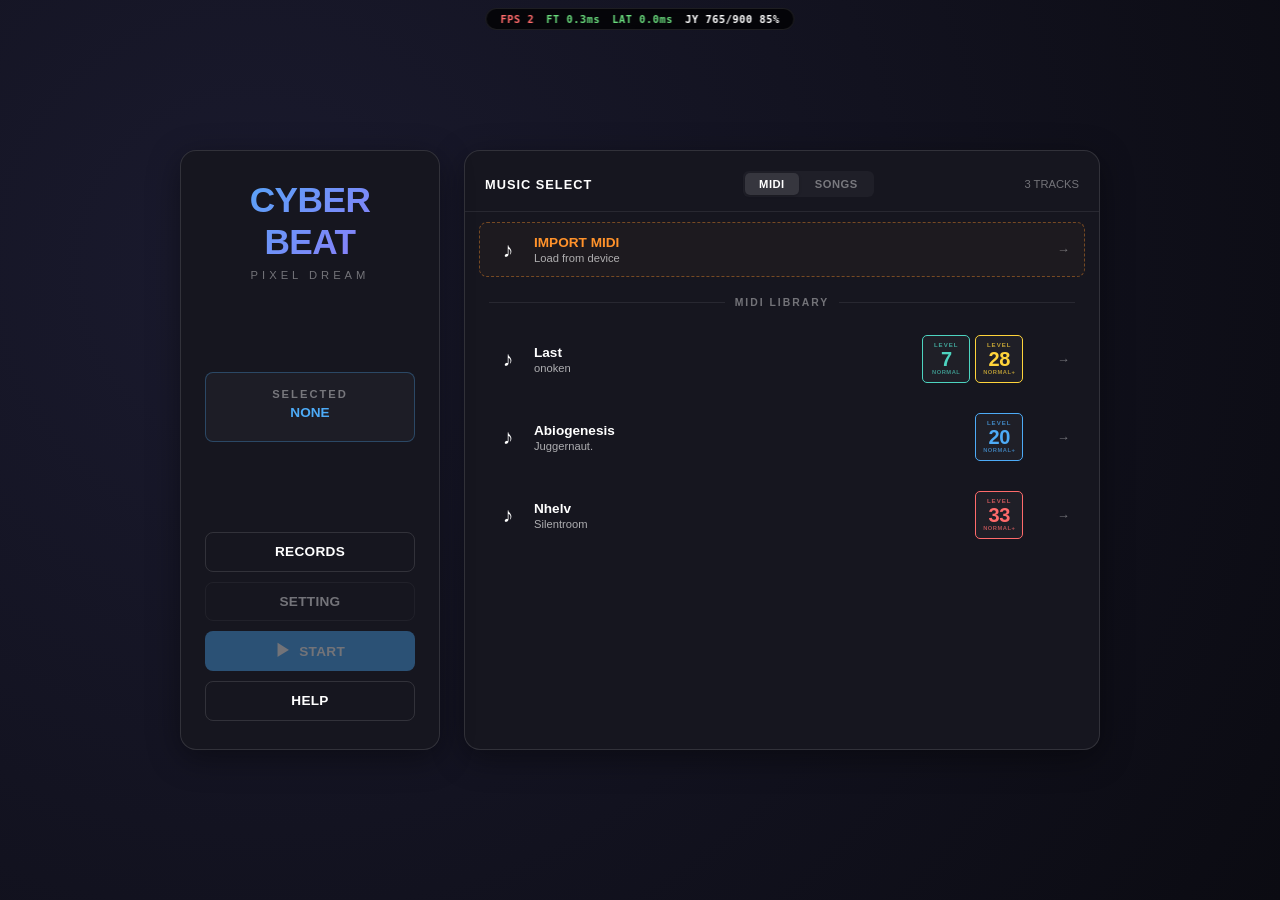
==== commit 4bee4452: "feat: 补齐加载 / 下载进度与操作反馈 面向用户的等待与反馈：超过 ~200ms 的操作都有可见状态，失败不再用 alert 打断。  - 启动遮罩：分阶段文案（音频配置 → 判定配置 → 皮肤" ====
--- a/index.html
+++ b/index.html
@@ -18,16 +18,39 @@
 <body>
     <canvas id="gameCanvas"></canvas>
 
+    <!-- ==================== 启动加载遮罩 ==================== -->
+    <div id="bootOverlay" class="boot-overlay" role="status" aria-live="polite">
+        <div class="boot-card">
+            <h1 class="boot-logo">CYBER<span>BEAT</span></h1>
+            <div class="boot-track"><div class="boot-fill" id="bootFill"></div></div>
+            <div class="boot-text" id="bootText">正在加载…</div>
+        </div>
+    </div>
+
+    <!-- ==================== 拖拽导入提示 ==================== -->
+    <div id="dropHint" class="drop-hint hidden">
+        <div class="drop-hint-card">
+            <div class="drop-hint-icon">⤓</div>
+            <div class="drop-hint-title">松开导入谱面</div>
+            <div class="drop-hint-sub">支持 .mid / .osu / .osz</div>
+        </div>
+    </div>
+
     <!-- ==================== 游戏内触控 UI ==================== -->
     <button id="gamePauseBtn" class="game-pause-btn" type="button" aria-label="暂停游戏">
         <span aria-hidden="true">Ⅱ</span>
     </button>
     <button id="skipIntroBtn" class="skip-intro-btn hidden" type="button">SKIP INTRO</button>
     <div id="rotateToast" class="rotate-toast hidden" role="status">↻ 已切换横竖屏，布局已自适应</div>
-    <div id="importToast" class="import-toast hidden" role="status">
-        <span class="import-spinner" aria-hidden="true"></span>
-        <span id="importToastText">导入中…</span>
-    </div>
+    <div id="importToast" class="import-toast hidden" role="status" aria-live="polite">
+        <div class="toast-main">
+            <span class="import-spinner" aria-hidden="true"></span>
+            <span id="importToastText">导入中…</span>
+            <span id="importToastMeta" class="toast-meta"></span>
+        </div>
+        <div class="toast-track indeterminate" id="importToastTrack"><div class="toast-fill" id="importToastFill"></div></div>
+    </div>
+    <div id="noticeToast" class="notice-toast hidden" role="status"></div>
     <div id="touchHint" class="touch-hint hidden">
         <div class="touch-hint-card">
             <div class="th-title">触屏操作指南</div>
@@ -168,6 +191,15 @@
                     <span class="ssi-title" id="settingsSongTitle">NO SONG</span>
                     <span class="ssi-artist" id="settingsSongArtist"></span>
                     <span class="ssi-meta" id="settingsSongMeta"></span>
+                </div>
+
+                <!-- 伴奏加载进度（下载百分比 / 已下载大小 / 速度） -->
+                <div class="audio-status hidden" id="audioStatus">
+                    <div class="audio-status-row">
+                        <span id="audioStatusText">伴奏加载中…</span>
+                        <span id="audioStatusMeta" class="audio-status-meta"></span>
+                    </div>
+                    <div class="toast-track" id="audioStatusTrack"><div class="toast-fill" id="audioStatusFill"></div></div>
                 </div>
 
                 <div class="settings-group" id="difficultyGroup">
--- a/css/style.css
+++ b/css/style.css
@@ -2144,23 +2144,303 @@
     transform: translateX(-50%);
     z-index: 90;
     display: flex;
-    align-items: center;
-    gap: 10px;
-    padding: 10px 20px;
+    flex-direction: column;
+    gap: 7px;
+    min-width: 230px;
+    max-width: min(88vw, 400px);
+    padding: 10px 16px 11px;
     font-family: var(--font-family);
     font-size: 0.78rem;
     font-weight: 600;
+    letter-spacing: 0.3px;
+    color: var(--text-primary);
+    background: rgba(20, 20, 28, 0.96);
+    border: 1px solid var(--border-medium);
+    border-radius: 6px;
+    box-shadow: 0 4px 18px rgba(0, 0, 0, 0.5);
+    white-space: nowrap;
+}
+
+.import-toast.hidden,
+.notice-toast.hidden,
+.audio-status.hidden,
+.drop-hint.hidden,
+.boot-overlay.hidden {
+    display: none;
+}
+
+/* toast 主体：转圈 + 文案 + 右侧大小/速度 */
+.toast-main {
+    display: flex;
+    align-items: center;
+    gap: 9px;
+    min-width: 0;
+}
+
+.toast-main #importToastText {
+    overflow: hidden;
+    text-overflow: ellipsis;
+    white-space: nowrap;
+}
+
+.toast-meta {
+    margin-left: auto;
+    flex-shrink: 0;
+    font-family: var(--font-mono);
+    font-size: 0.66rem;
+    font-weight: 600;
+    color: var(--text-tertiary);
+    letter-spacing: 0;
+}
+
+/* 进度条：确定进度显示百分比，不确定进度走滑动动画 */
+.toast-track {
+    position: relative;
+    height: 3px;
+    border-radius: 2px;
+    background: rgba(255, 255, 255, 0.1);
+    overflow: hidden;
+}
+
+.toast-fill {
+    height: 100%;
+    width: 0;
+    border-radius: 2px;
+    background: var(--accent);
+    transition: width 0.15s linear;
+}
+
+.toast-track.indeterminate .toast-fill {
+    width: 34%;
+    animation: toastSlide 1.15s ease-in-out infinite;
+}
+
+.toast-track.is-error .toast-fill {
+    background: var(--danger);
+}
+
+@keyframes toastSlide {
+    0% { transform: translateX(-110%); }
+    100% { transform: translateX(310%); }
+}
+
+/* ===== 轻提示（错误/降级说明，不阻塞操作） ===== */
+.notice-toast {
+    position: fixed;
+    top: calc(env(safe-area-inset-top, 0px) + 14px);
+    left: 50%;
+    transform: translateX(-50%);
+    z-index: 95;
+    max-width: min(90vw, 460px);
+    padding: 9px 16px;
+    font-family: var(--font-family);
+    font-size: 0.76rem;
+    font-weight: 600;
+    line-height: 1.5;
+    text-align: center;
+    color: var(--text-primary);
+    background: rgba(20, 20, 28, 0.97);
+    border: 1px solid var(--border-medium);
+    border-radius: 6px;
+    box-shadow: 0 6px 22px rgba(0, 0, 0, 0.5);
+    animation: fadeIn 0.18s ease;
+}
+
+.notice-toast.warn {
+    border-color: rgba(255, 212, 59, 0.55);
+    color: var(--warning);
+}
+
+.notice-toast.error {
+    border-color: rgba(255, 107, 107, 0.55);
+    color: var(--danger);
+}
+
+/* ===== 设置页：伴奏加载进度 ===== */
+.audio-status {
+    display: flex;
+    flex-direction: column;
+    gap: 6px;
+    padding: 9px 12px;
+    background: rgba(255, 255, 255, 0.035);
+    border: 1px solid var(--border-subtle);
+    border-radius: 4px;
+}
+
+.audio-status-row {
+    display: flex;
+    align-items: center;
+    justify-content: space-between;
+    gap: 10px;
+    font-size: 0.72rem;
+    font-weight: 600;
+    color: var(--text-secondary);
+}
+
+.audio-status[data-state="ready"] .audio-status-row {
+    color: var(--success);
+}
+
+.audio-status[data-state="error"] .audio-status-row {
+    color: var(--danger);
+}
+
+.audio-status-meta {
+    font-family: var(--font-mono);
+    font-size: 0.64rem;
+    font-weight: 600;
+    color: var(--text-tertiary);
+    letter-spacing: 0;
+}
+
+/* ===== 启动加载遮罩 ===== */
+.boot-overlay {
+    position: fixed;
+    inset: 0;
+    z-index: 200;
+    display: flex;
+    align-items: center;
+    justify-content: center;
+    background: radial-gradient(circle at 20% 30%, #1a1a2e 0%, #0b0b12 100%);
+    transition: opacity 0.28s ease, visibility 0.28s ease;
+}
+
+.boot-overlay.hidden {
+    opacity: 0;
+    visibility: hidden;
+    pointer-events: none;
+}
+
+.boot-card {
+    display: flex;
+    flex-direction: column;
+    align-items: center;
+    gap: 14px;
+    width: min(76vw, 260px);
+    text-align: center;
+}
+
+.boot-logo {
+    font-size: 1.6rem;
+    font-weight: 800;
+    letter-spacing: 0.16em;
+    color: #fff;
+}
+
+.boot-logo span {
+    color: var(--accent);
+}
+
+.boot-track {
+    width: 100%;
+    height: 3px;
+    border-radius: 2px;
+    background: rgba(255, 255, 255, 0.1);
+    overflow: hidden;
+}
+
+.boot-fill {
+    height: 100%;
+    width: 0;
+    background: var(--accent);
+    transition: width 0.25s ease;
+}
+
+.boot-text {
+    font-size: 0.72rem;
+    font-weight: 600;
     letter-spacing: 0.5px;
-    color: var(--text-primary);
-    background: rgba(22, 22, 31, 0.94);
-    border: 1px solid var(--border-medium);
-    border-radius: 999px;
-    box-shadow: 0 4px 18px rgba(0, 0, 0, 0.45);
-    white-space: nowrap;
-}
-
-.import-toast.hidden {
-    display: none;
+    color: var(--text-tertiary);
+}
+
+/* ===== 拖拽导入 ===== */
+.drop-hint {
+    position: fixed;
+    inset: 0;
+    z-index: 150;
+    display: flex;
+    align-items: center;
+    justify-content: center;
+    background: rgba(6, 6, 12, 0.72);
+    pointer-events: none;
+}
+
+.drop-hint-card {
+    padding: 26px 40px;
+    text-align: center;
+    background: #12121b;
+    border: 2px dashed rgba(77, 171, 247, 0.65);
+    border-radius: 8px;
+}
+
+.drop-hint-icon {
+    font-size: 1.8rem;
+    color: var(--accent);
+    line-height: 1;
+}
+
+.drop-hint-title {
+    margin-top: 8px;
+    font-size: 0.9rem;
+    font-weight: 700;
+    letter-spacing: 0.5px;
+}
+
+.drop-hint-sub {
+    margin-top: 4px;
+    font-size: 0.7rem;
+    color: var(--text-tertiary);
+}
+
+/* ===== 曲库骨架屏（菜单 JSON / 首屏加载中） ===== */
+.song-skeleton {
+    display: flex;
+    align-items: center;
+    gap: 12px;
+    padding: 13px 14px;
+    border-radius: var(--radius-sm);
+    background: rgba(255, 255, 255, 0.03);
+    border: 1px dashed rgba(255, 255, 255, 0.08);
+}
+
+.song-skeleton .sk-icon {
+    width: 28px;
+    height: 28px;
+    border-radius: 6px;
+    background: rgba(255, 255, 255, 0.08);
+    flex-shrink: 0;
+}
+
+.song-skeleton .sk-lines {
+    display: flex;
+    flex-direction: column;
+    gap: 7px;
+    flex: 1;
+}
+
+.song-skeleton .sk-lines i {
+    display: block;
+    height: 8px;
+    border-radius: 4px;
+    background: rgba(255, 255, 255, 0.08);
+}
+
+.song-skeleton .sk-lines i:first-child {
+    width: 52%;
+}
+
+.song-skeleton .sk-lines i:last-child {
+    width: 32%;
+}
+
+.song-skeleton,
+.song-skeleton i {
+    animation: skPulse 1.2s ease-in-out infinite;
+}
+
+@keyframes skPulse {
+    0%, 100% { opacity: 0.55; }
+    50% { opacity: 1; }
 }
 
 .import-spinner {
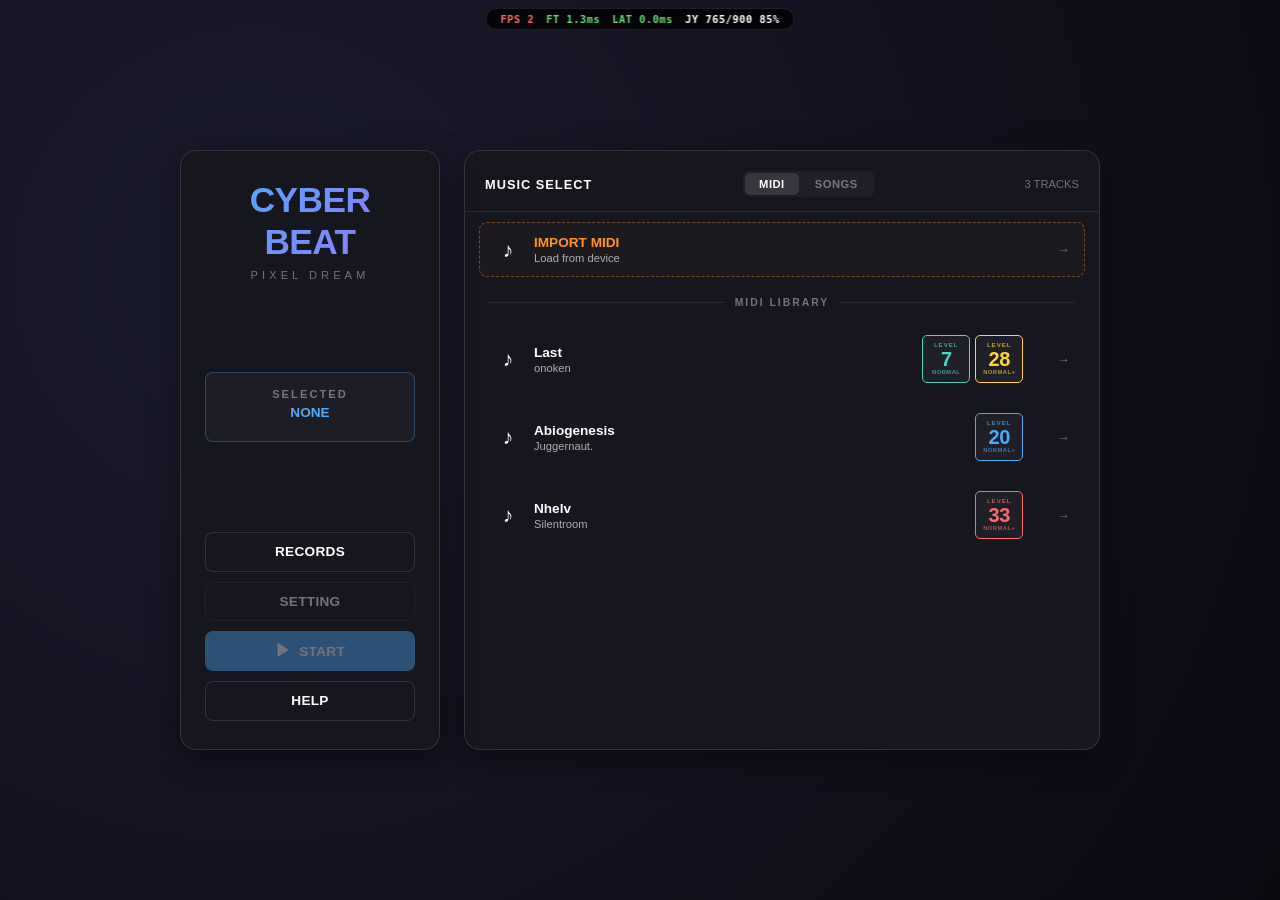
==== commit 6f852910: "feat: 移动端横屏全面适配（布局 / 游玩 / 动效 / 安全区） 横屏不再是把竖屏界面压扁：开始、设置、结算、排行榜各自重排，游玩层对齐轨道区。  - 开始页：左侧 200px 侧栏 + 右侧曲" ====
--- a/index.html
+++ b/index.html
@@ -202,81 +202,83 @@
                     <div class="toast-track" id="audioStatusTrack"><div class="toast-fill" id="audioStatusFill"></div></div>
                 </div>
 
-                <div class="settings-group" id="difficultyGroup">
-                    <label class="settings-label">DIFFICULTY</label>
-                    <div class="diff-selector">
-                        <button class="diff-btn" data-diff="easy">EASY</button>
-                        <button class="diff-btn" data-diff="easy+">EASY+</button>
-                        <button class="diff-btn" data-diff="normal">NORMAL</button>
-                        <button class="diff-btn active" data-diff="normal+">NORMAL+</button>
-                    </div>
-                </div>
-
-                <div class="settings-group">
-                    <label class="settings-label">NOTE STYLE</label>
-                    <div class="style-selector">
-                        <button class="style-btn active" data-style="bar">
-                            <span class="style-preview style-flat"></span>
-                            FLAT
-                        </button>
-                        <button class="style-btn" data-style="pixel">
-                            <span class="style-preview style-pixel"></span>
-                            PIXEL
-                        </button>
-                    </div>
-                </div>
-
-                <div class="settings-group">
-                    <label class="settings-label">SKIN</label>
-                    <div class="style-selector">
-                        <button class="skin-btn active" data-skin="builtin" type="button">
-                            <span class="skin-preview skin-builtin"></span>
-                            BUILT-IN
-                        </button>
-                        <button class="skin-btn" data-skin="malody" type="button">
-                            <span class="skin-preview skin-malody"></span>
-                            MALODY V
-                        </button>
-                    </div>
-                    <div class="settings-hint" id="skinHint">MALODY V：Yuxen 4K 皮肤（assets/skins/yuxen，判定线高度由 HITPOSITION 控制）</div>
-                </div>
-
-                <div class="settings-group">
-                    <label class="settings-label">SPEED</label>
-                    <div class="speed-control">
-                        <button class="speed-btn" id="speedDown">−</button>
-                        <span class="speed-value" id="speedValue">16.0</span>
-                        <button class="speed-btn" id="speedUp">+</button>
-                    </div>
-                </div>
-
-                <div class="settings-group">
-                    <label class="settings-label">VOLUME</label>
-                    <div class="volume-control">
-                        <input type="range" id="volumeSlider" min="0" max="10" value="4" class="volume-slider">
-                        <span class="volume-value" id="volumeValue">4/10</span>
-                    </div>
-                </div>
-
-                <div class="settings-group">
-                    <label class="settings-label">GLOBAL OFFSET</label>
-                    <div class="volume-control">
-                        <input type="range" id="offsetSlider" min="-100" max="100" step="5" value="0" class="volume-slider">
-                        <span class="volume-value" id="offsetValue">0ms</span>
-                    </div>
-                    <div class="settings-hint">负数使音符更早到达判定线,正数反之</div>
-                    <div class="settings-hint touch-offset-hint" id="touchOffsetHint">触屏设备预置 +40ms 抵消触控/蓝牙音频延迟,可自由微调</div>
-                </div>
-
-                <div class="settings-group" id="touchFeedbackGroup">
-                    <label class="settings-label">TOUCH FEEDBACK</label>
-                    <div class="toggle-control">
-                        <span class="toggle-desc">显示手指触控点圆环</span>
-                        <button class="toggle-switch" id="touchFeedbackToggle" type="button" role="switch" aria-checked="true" aria-label="触控点显示开关">
-                            <span class="toggle-knob"></span>
-                        </button>
-                    </div>
-                    <div class="settings-hint">游戏内触按位置显示轨道颜色圆环与涟漪</div>
+                <div class="settings-body" id="settingsBody">
+                    <div class="settings-group" id="difficultyGroup">
+                        <label class="settings-label">DIFFICULTY</label>
+                        <div class="diff-selector">
+                            <button class="diff-btn" data-diff="easy">EASY</button>
+                            <button class="diff-btn" data-diff="easy+">EASY+</button>
+                            <button class="diff-btn" data-diff="normal">NORMAL</button>
+                            <button class="diff-btn active" data-diff="normal+">NORMAL+</button>
+                        </div>
+                    </div>
+
+                    <div class="settings-group">
+                        <label class="settings-label">NOTE STYLE</label>
+                        <div class="style-selector">
+                            <button class="style-btn active" data-style="bar">
+                                <span class="style-preview style-flat"></span>
+                                FLAT
+                            </button>
+                            <button class="style-btn" data-style="pixel">
+                                <span class="style-preview style-pixel"></span>
+                                PIXEL
+                            </button>
+                        </div>
+                    </div>
+
+                    <div class="settings-group">
+                        <label class="settings-label">SKIN</label>
+                        <div class="style-selector">
+                            <button class="skin-btn active" data-skin="builtin" type="button">
+                                <span class="skin-preview skin-builtin"></span>
+                                BUILT-IN
+                            </button>
+                            <button class="skin-btn" data-skin="malody" type="button">
+                                <span class="skin-preview skin-malody"></span>
+                                MALODY V
+                            </button>
+                        </div>
+                        <div class="settings-hint" id="skinHint">MALODY V：Yuxen 4K 皮肤（assets/skins/yuxen，判定线高度由 HITPOSITION 控制）</div>
+                    </div>
+
+                    <div class="settings-group">
+                        <label class="settings-label">SPEED</label>
+                        <div class="speed-control">
+                            <button class="speed-btn" id="speedDown">−</button>
+                            <span class="speed-value" id="speedValue">16.0</span>
+                            <button class="speed-btn" id="speedUp">+</button>
+                        </div>
+                    </div>
+
+                    <div class="settings-group">
+                        <label class="settings-label">VOLUME</label>
+                        <div class="volume-control">
+                            <input type="range" id="volumeSlider" min="0" max="10" value="4" class="volume-slider">
+                            <span class="volume-value" id="volumeValue">4/10</span>
+                        </div>
+                    </div>
+
+                    <div class="settings-group">
+                        <label class="settings-label">GLOBAL OFFSET</label>
+                        <div class="volume-control">
+                            <input type="range" id="offsetSlider" min="-100" max="100" step="5" value="0" class="volume-slider">
+                            <span class="volume-value" id="offsetValue">0ms</span>
+                        </div>
+                        <div class="settings-hint">负数使音符更早到达判定线,正数反之</div>
+                        <div class="settings-hint touch-offset-hint" id="touchOffsetHint">触屏设备预置 +40ms 抵消触控/蓝牙音频延迟,可自由微调</div>
+                    </div>
+
+                    <div class="settings-group" id="touchFeedbackGroup">
+                        <label class="settings-label">TOUCH FEEDBACK</label>
+                        <div class="toggle-control">
+                            <span class="toggle-desc">显示手指触控点圆环</span>
+                            <button class="toggle-switch" id="touchFeedbackToggle" type="button" role="switch" aria-checked="true" aria-label="触控点显示开关">
+                                <span class="toggle-knob"></span>
+                            </button>
+                        </div>
+                        <div class="settings-hint">游戏内触按位置显示轨道颜色圆环与涟漪</div>
+                    </div>
                 </div>
 
                 <div class="settings-actions">
--- a/css/style.css
+++ b/css/style.css
@@ -745,6 +745,14 @@
     animation: fadeScale 0.3s ease;
 }
 
+/* 设置项容器：竖屏单列；横屏变成多列网格（见横屏媒体查询） */
+.settings-body {
+    display: flex;
+    flex-direction: column;
+    gap: 20px;
+    min-height: 0;
+}
+
 @keyframes fadeScale {
     from { opacity: 0; transform: scale(0.95); }
     to { opacity: 1; transform: scale(1); }
@@ -2967,44 +2975,62 @@
     .song-card { padding: 8px; min-height: 40px; }
     .card-meta { display: none; }
 
-    /* ===== 设置面板：矮窗口改为双列紧凑网格，尽量不滚动 ===== */
+    /* ===== 设置面板：三列网格 + 固定底部操作条（横屏不再需要滚动找按钮） ===== */
+    .settings-overlay {
+        padding: calc(env(safe-area-inset-top, 0px) + 8px) 12px calc(env(safe-area-inset-bottom, 0px) + 8px);
+    }
+
     .settings-card {
-        width: min(96vw, 640px);
-        max-height: calc(100dvh - env(safe-area-inset-top, 0px) - env(safe-area-inset-bottom, 0px));
-        padding: 12px 16px;
-        gap: 8px 20px;
+        width: min(96vw, 940px);
+        max-width: none;
+        height: calc(100dvh - env(safe-area-inset-top, 0px) - env(safe-area-inset-bottom, 0px) - 16px);
+        max-height: none;
+        padding: 10px 14px;
+        gap: 8px 14px;
+        display: grid;
+        grid-template-rows: auto auto auto minmax(0, 1fr) auto;
+        overflow: hidden;
+    }
+
+    .settings-card .settings-header { grid-row: 1; }
+    .settings-card .settings-song-info { grid-row: 2; }
+    .settings-card .audio-status { grid-row: 3; }
+    .settings-card .settings-body { grid-row: 4; }
+    .settings-card .settings-actions { grid-row: 5; }
+
+    .settings-header h2 { font-size: 1rem; }
+
+    .settings-song-info { padding: 6px 10px; }
+    .ssi-title { font-size: 0.82rem; }
+    .ssi-artist { font-size: 0.64rem; }
+    .ssi-meta { font-size: 0.62rem; }
+
+    .settings-body {
+        display: grid;
+        grid-template-columns: repeat(3, minmax(0, 1fr));
+        gap: 6px 14px;
+        align-content: start;
         overflow-y: auto;
         -webkit-overflow-scrolling: touch;
-        display: grid;
-        grid-template-columns: 1fr 1fr;
-        align-content: start;
-    }
-
-    /* 标题与歌曲信息横跨双列 */
-    .settings-card .settings-header,
-    .settings-card .settings-song-info {
-        grid-column: 1 / -1;
-    }
-
-    .settings-header h2 { font-size: 1rem; }
-
-    .settings-song-info { padding: 8px; }
-    .ssi-title { font-size: 0.8rem; }
-    .ssi-meta { font-size: 0.62rem; }
-
-    .settings-group { gap: 5px; margin: 0; }
-    .settings-label { font-size: 0.62rem; }
+        min-height: 0;
+        padding-right: 2px;
+    }
+
+    .settings-group { gap: 4px; margin: 0; }
+    .settings-label { font-size: 0.6rem; }
 
     .diff-selector { grid-template-columns: repeat(2, 1fr); gap: 3px; }
-    .diff-btn { padding: 9px 2px; font-size: 0.62rem; }
+    .diff-btn { padding: 8px 2px; font-size: 0.6rem; min-height: 34px; }
 
     .style-selector { gap: 6px; }
-    .style-btn { padding: 10px 8px; gap: 6px; }
-    .style-preview { width: 36px; height: 16px; }
-
-    .speed-control { gap: 10px; }
-    .speed-btn { width: 34px; height: 34px; font-size: 1rem; }
-    .speed-value { font-size: 0.95rem; min-width: 42px; }
+    .style-btn,
+    .skin-btn { padding: 8px 6px; gap: 5px; font-size: 0.66rem; }
+    .style-preview { width: 34px; height: 14px; }
+    .skin-preview { width: 34px; height: 16px; }
+
+    .speed-control { gap: 8px; }
+    .speed-btn { width: 32px; height: 32px; font-size: 1rem; }
+    .speed-value { font-size: 0.9rem; min-width: 40px; }
 
     .volume-control { gap: 8px; }
     .volume-slider { height: 5px; }
@@ -3014,130 +3040,167 @@
     .settings-hint { display: none; }   /* 矮窗口省略提示文字，保高度 */
 
     .toggle-control { gap: 8px; }
-    .toggle-desc { font-size: 0.72rem; }
-    .toggle-switch { width: 44px; height: 26px; }
-    .toggle-knob { width: 20px; height: 20px; }
-    .toggle-switch[aria-checked="true"] .toggle-knob { transform: translateX(18px); }
-
-    /* 操作按钮横跨双列，固定在底部 */
+    .toggle-desc { font-size: 0.7rem; }
+    .toggle-switch { width: 42px; height: 25px; }
+    .toggle-knob { width: 19px; height: 19px; }
+    .toggle-switch[aria-checked="true"] .toggle-knob { transform: translateX(17px); }
+
     .settings-actions {
-        grid-column: 1 / -1;
-        gap: 8px;
+        display: flex;
+        gap: 10px;
         margin-top: 2px;
     }
-    .settings-actions .btn { font-size: 0.75rem; padding: 10px 12px; }
-
-    /* ===== 结算画面：矮窗口双列紧凑，不滚动 ===== */
+    .settings-actions .btn { flex: 1; font-size: 0.75rem; padding: 9px 12px; min-height: 40px; }
+
+    /* ===== 结算画面：左右分栏（左侧等级/主要成绩，右侧判定与曲线） ===== */
     .result-overlay {
         padding: calc(env(safe-area-inset-top, 0px) + 8px) 12px calc(env(safe-area-inset-bottom, 0px) + 8px);
         align-items: center;
     }
 
     .result-card {
-        max-width: min(96vw, 640px);
-        padding: 10px 16px;
+        width: min(96vw, 900px);
+        max-width: none;
+        height: calc(100dvh - env(safe-area-inset-top, 0px) - env(safe-area-inset-bottom, 0px) - 24px);
+        max-height: 100%;
+        padding: 12px 18px;
+        gap: 8px 20px;
+        display: grid;
+        grid-template-columns: minmax(180px, 0.85fr) minmax(0, 1.3fr);
+        grid-template-rows: auto auto minmax(0, 1fr) auto;
+        align-items: start;
+        justify-items: center;
+        overflow: hidden;
+    }
+
+    .result-card .result-status {
+        grid-column: 1;
+        grid-row: 1;
+        width: 100%;
+        padding: 7px 12px;
         gap: 8px;
-        max-height: 100%;
-        overflow-y: auto;
-        -webkit-overflow-scrolling: touch;
-    }
-
-    .result-status { padding: 6px 14px; gap: 8px; }
-    .status-icon { font-size: 1.1rem; }
-    .status-text { font-size: 0.8rem; }
-
-    .rank { font-size: 2.6rem; }
-    .rank-label { font-size: 0.7rem; }
-
-    .primary-stats { gap: 10px; }
-    .stat-big { padding: 10px 10px; }
-    .stat-big .stat-value { font-size: 1.1rem; }
-
-    .stats-grid { gap: 8px; }
+        animation: none;
+    }
+    .status-icon { font-size: 1.05rem; }
+    .status-text { font-size: 0.78rem; }
+
+    .result-card .rank-display {
+        grid-column: 1;
+        grid-row: 2;
+        flex-direction: row;
+        align-items: baseline;
+        gap: 10px;
+        margin: 2px 0;
+        animation: none;
+    }
+    .result-card .rank { font-size: 2.8rem; line-height: 0.95; }
+    .rank-label { font-size: 0.72rem; }
+
+    .result-card .primary-stats {
+        grid-column: 1;
+        grid-row: 3;
+        width: 100%;
+        gap: 8px;
+        align-self: start;
+        animation: none;
+    }
+    .result-card .stat-big { padding: 9px 8px; }
+    .result-card .stat-big .stat-value { font-size: 1.05rem; }
+    .result-card .stat-big .stat-label { font-size: 0.58rem; margin-bottom: 4px; }
+
+    .result-card .stats-grid {
+        grid-column: 2;
+        grid-row: 1;
+        width: 100%;
+        gap: 8px;
+        align-self: end;
+        animation: none;
+    }
     .stat-box { padding: 7px 4px; }
     .stat-label { font-size: 0.55rem; margin-bottom: 3px; }
-    .stat-value { font-size: 0.8rem; }
-
-    .chart-box { height: 60px; flex-shrink: 0; }
-
-    /* 矮窗口：按钮保持 40px 触控下限，但压缩行间距保证卡片不溢出 */
-    .result-actions { gap: 5px; }
-    .result-actions .btn { font-size: 0.72rem; padding: 5px 12px; min-height: 40px; }
-    .result-actions .result-actions-row { gap: 5px; }
-
-    /* 矮窗口：状态徽章与排名合并为一行，节省 50px 高度 */
-    .result-card .result-status {
-        width: auto;
-        min-width: 40%;
-        padding: 7px 14px;
+    .stat-value { font-size: 0.78rem; }
+
+    .result-card .chart-box {
+        grid-column: 2;
+        grid-row: 2 / span 2;
+        width: 100%;
+        height: 100%;
+        min-height: 88px;
+        animation: none;
+    }
+
+    /* 四个按钮排成一行：RETRY / LEADERBOARD / EXPORT / HOME */
+    .result-card .result-actions {
+        grid-column: 1 / -1;
+        grid-row: 4;
+        display: grid;
+        grid-template-columns: repeat(4, minmax(0, 1fr));
         gap: 8px;
+        width: 100%;
+        margin-top: 2px;
         animation: none;
     }
-
-    .result-card .rank-display {
-        flex-direction: row;
-        gap: 10px;
-        animation: none;
-    }
-
-    .result-card .rank { line-height: 0.9; }
-
-    /* 主要成绩横向铺开 */
-    .result-card .primary-stats {
-        gap: 8px;
-        animation: none;
-    }
-
-    .result-card .stat-big { padding: 8px 8px; }
-    .result-card .stat-big .stat-label { margin-bottom: 4px; font-size: 0.6rem; }
-
-    .result-card .stats-grid { animation: none; }
-
-    /* 矮窗口：四个操作按钮合并为两行（主按钮一行 + 次按钮一行） */
-    .result-card .result-actions {
-        flex-direction: row;
-        flex-wrap: wrap;
-        animation: none;
-    }
-
-    .result-card .result-actions > .btn {
-        flex: 1 1 40%;
-    }
-
-    .result-card .result-actions .result-actions-row {
-        flex: 1 1 100%;
-    }
-
-    /* ===== 排行榜：矮窗口全屏化 ===== */
+    .result-card .result-actions .result-actions-row { display: contents; }
+    .result-card .result-actions .btn {
+        width: 100%;
+        font-size: 0.72rem;
+        padding: 8px 10px;
+        min-height: 40px;
+        letter-spacing: 0.5px;
+    }
+
+    /* ===== 排行榜：占满高度，列表弹性滚动，底部按钮始终可见 ===== */
+    .lb-overlay {
+        padding: calc(env(safe-area-inset-top, 0px) + 6px) 10px calc(env(safe-area-inset-bottom, 0px) + 6px);
+    }
+
     .lb-card {
-        max-width: min(100vw, 700px);
-        height: 100dvh;
-        max-height: 100dvh;
-        border-radius: 0;
-    }
-
-    .lb-list-wrapper { max-height: none; -webkit-overflow-scrolling: touch; }
-    .lb-record { padding: 8px 10px; min-height: 40px; }
-
-    /* 横屏时触控键收窄放右下，性能面板移至左上 */
+        width: min(100vw, 780px);
+        height: calc(100dvh - env(safe-area-inset-top, 0px) - env(safe-area-inset-bottom, 0px) - 24px);
+        max-height: 100%;
+        max-width: min(96vw, 780px);
+        border-radius: 12px;
+    }
+
+    .lb-header { padding: 10px 16px 8px; }
+    .lb-header h2 { font-size: 1rem; }
+    .lb-list-wrapper {
+        flex: 1;
+        min-height: 54px;
+        max-height: none;
+        padding: 0 16px 8px;
+        -webkit-overflow-scrolling: touch;
+    }
+    .lb-record { padding: 7px 10px; min-height: 38px; }
+    .lb-card .btn { min-height: 38px; }
+
+    /* ===== 游玩：触控栏对齐轨道区，性能面板让开 HUD ===== */
     #mobileControls {
-        left: auto;
-        right: 0;
-        width: 46%;
+        left: 50%;
+        right: auto;
+        transform: translateX(-50%);
+        width: calc(var(--playfield-width, 380px) + 12px);
+        max-width: 100%;
         padding: 4px 6px calc(4px + env(safe-area-inset-bottom, 0px)) 6px;
-    }
-
-    .mobile-btns { height: 56px; gap: 4px; }
-    .mobile-btn { font-size: 1.1rem; min-height: 48px; }
-
+        background: #0b0b12;
+        border-left: 1px solid rgba(255, 255, 255, 0.08);
+        border-right: 1px solid rgba(255, 255, 255, 0.08);
+        border-top: 1px solid rgba(255, 255, 255, 0.08);
+        border-radius: 8px 8px 0 0;
+    }
+
+    .mobile-btns { height: 52px; gap: 4px; max-width: 100%; }
+    .mobile-btn { font-size: 1rem; min-height: 46px; }
+
+    /* 性能面板：挪到左上角 HUD 下方，避免压住分数 */
     #perfMonitor {
-        top: calc(env(safe-area-inset-top, 0px) + 4px);
+        top: calc(env(safe-area-inset-top, 0px) + 112px);
         bottom: auto;
-        left: 12px;
+        left: 8px;
         transform: none;
-        font-size: 0.55rem;
-        padding: 2px 8px;
-        gap: 6px;
+        font-size: 0.5rem;
+        padding: 2px 7px;
+        gap: 5px;
     }
 
     .game-pause-btn {
@@ -3145,6 +3208,13 @@
         height: 40px;
         top: calc(env(safe-area-inset-top, 0px) + 8px);
         right: calc(env(safe-area-inset-right, 0px) + 8px);
+    }
+
+    /* 顶部 toast 在横屏下更贴近上沿，避免和 HUD 抢位置 */
+    .import-toast,
+    .notice-toast {
+        top: calc(env(safe-area-inset-top, 0px) + 8px);
+        font-size: 0.7rem;
     }
 }
 
@@ -3320,3 +3390,128 @@
     color: var(--text-tertiary);
     word-break: break-all;
 }
+
+/* ============================================================
+   交互动效（横竖屏共用；尊重系统"减少动态效果"）
+   ============================================================ */
+@keyframes screenIn {
+    from { opacity: 0; transform: translateY(10px) scale(0.995); }
+    to { opacity: 1; transform: none; }
+}
+
+@keyframes toastDrop {
+    from { opacity: 0; transform: translate(-50%, -8px); }
+    to { opacity: 1; transform: translate(-50%, 0); }
+}
+
+@keyframes bootGlow {
+    0%, 100% { text-shadow: 0 0 0 rgba(77, 171, 247, 0); }
+    50% { text-shadow: 0 0 20px rgba(77, 171, 247, 0.35); }
+}
+
+/* 进入画面时给主容器一个轻微上浮，由 JS 添加 .enter-anim 触发 */
+.enter-anim {
+    animation: screenIn 0.3s cubic-bezier(0.22, 0.8, 0.2, 1) both;
+}
+
+.start-layout .logo-block {
+    animation: screenIn 0.34s cubic-bezier(0.22, 0.8, 0.2, 1) both;
+}
+
+.boot-logo {
+    animation: bootGlow 2.6s ease-in-out infinite;
+}
+
+.import-toast,
+.notice-toast {
+    animation: toastDrop 0.2s ease;
+}
+
+/* 歌曲卡片：按下有轻微回弹，选中/悬停用边框+底色过渡 */
+.song-card {
+    transition: transform 0.15s ease, background 0.15s ease, border-color 0.15s ease, box-shadow 0.15s ease;
+}
+
+.song-card:active {
+    transform: scale(0.985);
+}
+
+.song-card.selected {
+    box-shadow: 0 0 0 1px rgba(77, 171, 247, 0.35), 0 6px 18px rgba(0, 0, 0, 0.35);
+}
+
+.diff-btn,
+.style-btn,
+.skin-btn,
+.speed-btn,
+.toggle-switch,
+.lb-sort-btn {
+    transition: transform 0.12s ease, background 0.15s ease, border-color 0.15s ease, color 0.15s ease;
+}
+
+.diff-btn:active,
+.style-btn:active,
+.skin-btn:active,
+.speed-btn:active,
+.lb-sort-btn:active {
+    transform: scale(0.96);
+}
+
+.stat-big,
+.stat-box {
+    transition: transform 0.2s ease, border-color 0.2s ease, background 0.2s ease;
+}
+
+.pause-card,
+.settings-card,
+.lb-card,
+.result-card {
+    will-change: transform, opacity;
+}
+
+/* 结果页等级：入场轻微放大 */
+.result-card.result-enter .rank {
+    animation: rankPop 0.45s cubic-bezier(0.2, 0.9, 0.25, 1.2) both;
+}
+
+@keyframes rankPop {
+    from { opacity: 0; transform: scale(0.72); }
+    to { opacity: 1; transform: scale(1); }
+}
+
+@media (prefers-reduced-motion: reduce) {
+    *,
+    *::before,
+    *::after {
+        animation-duration: 0.001ms !important;
+        animation-iteration-count: 1 !important;
+        transition-duration: 0.001ms !important;
+        scroll-behavior: auto !important;
+    }
+}
+
+/* ============================================================
+   横屏安全区（刘海 / 挖孔屏）：左右内容避让，文字不贴边
+   ============================================================ */
+@media (orientation: landscape) and (max-height: 520px) {
+    #startScreen {
+        padding-left: env(safe-area-inset-left, 0px);
+        padding-right: env(safe-area-inset-right, 0px);
+    }
+
+    .settings-overlay,
+    .result-overlay {
+        padding-left: calc(env(safe-area-inset-left, 0px) + 12px);
+        padding-right: calc(env(safe-area-inset-right, 0px) + 12px);
+    }
+
+    .lb-overlay {
+        padding-left: calc(env(safe-area-inset-left, 0px) + 10px);
+        padding-right: calc(env(safe-area-inset-right, 0px) + 10px);
+    }
+
+    .import-toast,
+    .notice-toast {
+        max-width: min(88vw, 420px);
+    }
+}
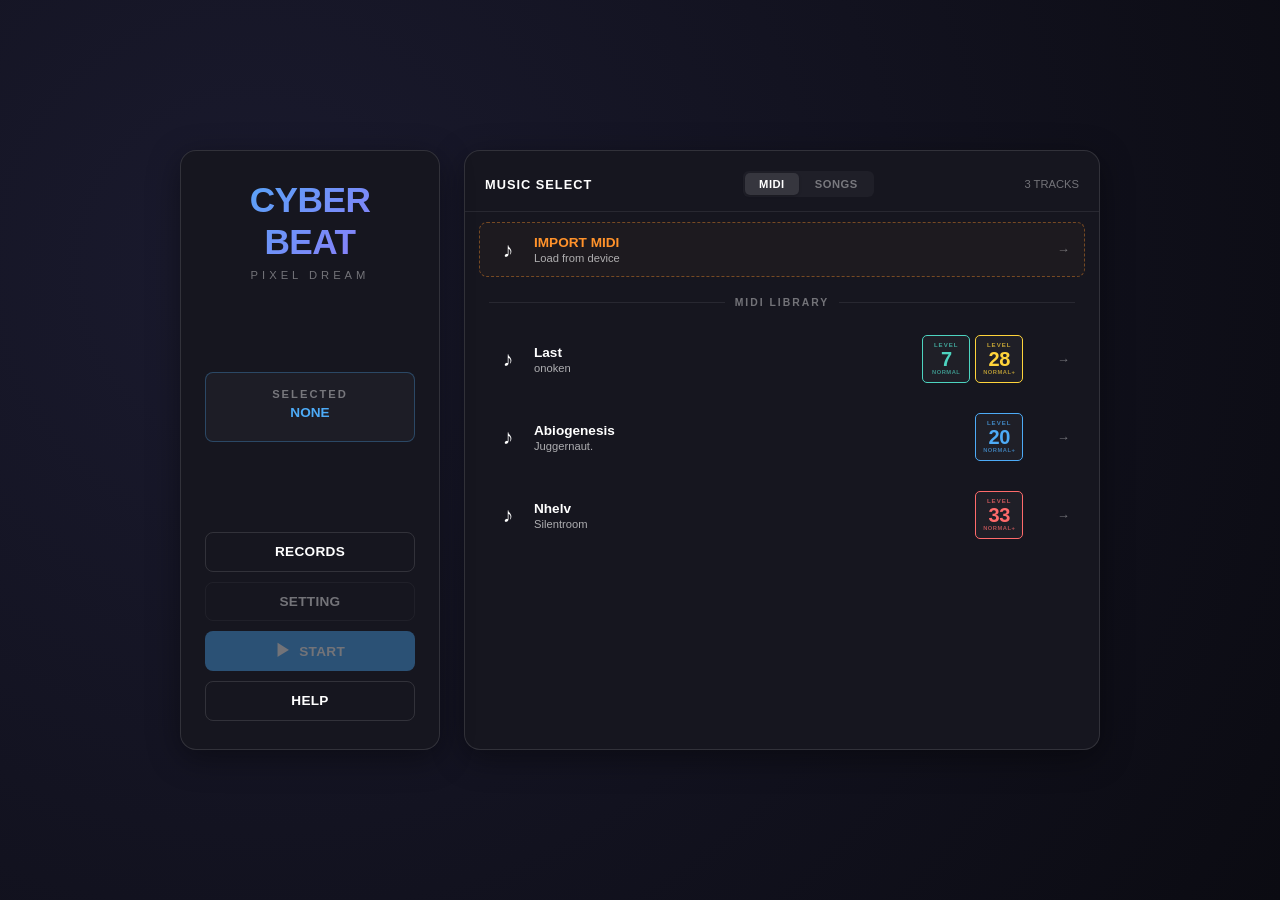
==== commit 59c595f9: "feat: 取消手机 1234 按键栏，改为全屏多点触控 - 移除 #mobileControls / .mobile-btn：DOM 标记、样式块、按钮绑定全部删除 - 全屏映射：屏幕横向均分 4 " ====
--- a/index.html
+++ b/index.html
@@ -54,7 +54,8 @@
     <div id="touchHint" class="touch-hint hidden">
         <div class="touch-hint-card">
             <div class="th-title">触屏操作指南</div>
-            <div class="th-row"><span class="th-icon">👆</span><span>点按屏幕任意位置或底部按键打击音符，<b>左右滑动可切换轨道</b></span></div>
+            <div class="th-row"><span class="th-icon">👆</span><span>点按屏幕任意位置打击，<b>屏幕横向均分四条轨道</b>；<b>滑动可换轨</b>，多指可同时按不同轨道</span></div>
+            <div class="th-row"><span class="th-icon">✋</span><span>长条按住不放直到尾端；<b>多指和弦</b>同时按下即可，无需瞄准判定线</span></div>
             <div class="th-row"><span class="th-icon">Ⅱ</span><span>右上角按钮暂停，暂停后恢复有 3 秒缓冲倒计时</span></div>
             <div class="th-row"><span class="th-icon">⏭</span><span>长前奏曲目会出现 SKIP INTRO 按钮，点按可跳过</span></div>
             <div class="th-row"><span class="th-icon">🎹</span><span>选曲页<b>双击歌曲</b>可跳过 START 直接进入设置</span></div>
@@ -420,16 +421,6 @@
                 <!-- 返回 -->
                 <button class="btn btn-primary" id="lbBackBtn">← BACK</button>
             </div>
-        </div>
-    </div>
-
-    <!-- ==================== 移动端触控轨道 ==================== -->
-    <div id="mobileControls">
-        <div class="mobile-btns">
-            <button class="mobile-btn" data-track="0" data-track-label="1">D</button>
-            <button class="mobile-btn" data-track="1" data-track-label="2">F</button>
-            <button class="mobile-btn" data-track="2" data-track-label="3">J</button>
-            <button class="mobile-btn" data-track="3" data-track-label="4">K</button>
         </div>
     </div>
 
--- a/css/style.css
+++ b/css/style.css
@@ -1990,11 +1990,12 @@
    ============================================================ */
 #perfMonitor {
     position: fixed;
-    top: 8px;
-    left: 50%;
-    transform: translateX(-50%);
+    left: 12px;
+    bottom: calc(env(safe-area-inset-bottom, 0px) + 12px);
+    top: auto;
     z-index: 100;
-    display: flex;
+    /* 只在对局中显示：菜单/设置/结算不需要 FPS 覆盖层（按 ` 可手动强制显示） */
+    display: none;
     gap: 12px;
     background: rgba(0, 0, 0, 0.75);
     backdrop-filter: blur(8px);
@@ -2003,6 +2004,15 @@
     border: 1px solid rgba(255, 255, 255, 0.1);
     font-family: var(--font-mono);
     pointer-events: none;
+}
+
+body.game-active #perfMonitor:not(.perf-off) {
+    display: flex;
+}
+
+/* 手动强制显示（菜单里按 ` 打开时） */
+#perfMonitor.perf-on {
+    display: flex;
 }
 
 .perf-item {
@@ -2668,115 +2678,19 @@
 }
 
 /* ============================================================
-   移动端控制（触控轨道按键）
-   仅游戏进行中显示，避免遮挡选曲/设置/结算/排行榜界面
-   ============================================================ */
-#mobileControls {
-    display: none;
-    position: fixed;
-    bottom: 0;
-    left: 0;
-    width: 100%;
-    z-index: 20;
-    pointer-events: none;
-    padding: env(safe-area-inset-bottom, 10px) 6px 8px 6px;
-    /* 扁平：实色底板，不用渐变蒙层 */
-    background: #0b0b12;
-    border-top: 1px solid rgba(255, 255, 255, 0.08);
-}
-
-body.game-active #mobileControls {
-    display: block;
-}
-
-.mobile-btns {
-    display: flex;
-    justify-content: center;
-    gap: 6px;
-    height: 72px;
-    pointer-events: auto;
-    width: 100%;
-    max-width: var(--playfield-width, 380px);
-    margin: 0 auto;
-    padding: 2px;
-}
-
-.mobile-btn {
-    --lane: #4dabf7;
-    --lane-rgb: 77, 171, 247;
-    flex: 1;
-    display: flex;
-    align-items: center;
-    justify-content: center;
-    font-family: var(--font-family);
-    font-size: 1.4rem;
-    font-weight: 700;
-    color: var(--lane);
-    background: #14141c;
-    border: 1px solid rgba(var(--lane-rgb), 0.45);
-    border-radius: 4px;
-    cursor: pointer;
-    transition: transform 0.06s ease, background 0.08s ease, color 0.08s ease, border-color 0.08s ease;
-    -webkit-tap-highlight-color: transparent;
-    /* manipulation 仍会延迟 click，游戏按键需要即时响应 */
-    touch-action: none;
-    user-select: none;
-    -webkit-user-select: none;
-    -webkit-touch-callout: none;
-    position: relative;
-    overflow: hidden;
-    /* 底部与手势条保持距离，手指按压区域更大 */
-    min-height: 64px;
-    box-shadow: none;
-}
-
-/* 按下：整块填成轨道色，文字反色 —— 纯色状态切换，无渐变 / 无发光 */
-.mobile-btn:active,
-.mobile-btn.active {
-    background: var(--lane);
-    border-color: var(--lane);
-    color: #08080e;
-    transform: translateY(1px);
-}
-
-.mobile-btn:nth-child(1) { --lane: #4dabf7; --lane-rgb: 77, 171, 247; }
-.mobile-btn:nth-child(2) { --lane: #69db7c; --lane-rgb: 105, 219, 124; }
-.mobile-btn:nth-child(3) { --lane: #ff6b6b; --lane-rgb: 255, 107, 107; }
-.mobile-btn:nth-child(4) { --lane: #ffd43b; --lane-rgb: 255, 212, 59; }
-
-/* 移动端提示标签 (显示按键字母) */
-.mobile-btn::before {
-    content: attr(data-track-label);
-    position: absolute;
-    top: 5px;
-    font-size: 0.55rem;
-    font-weight: 600;
-    opacity: 0.6;
-    letter-spacing: 0.5px;
-    color: currentColor;
-}
-
-/* 纯触屏设备：隐藏键盘字母，放大居中轨道数字 */
-html.is-touch .mobile-btn {
-    font-size: 0;
-}
-
-html.is-touch .mobile-btn::before {
-    position: static;
-    transform: translateY(0);
-    font-size: 1.25rem;
-    font-weight: 700;
-    opacity: 1;
-    letter-spacing: 0;
-    color: currentColor;
-    text-shadow: none;
-}
-
-/* ============================================================
    手机竖屏 (< 768px)
    ============================================================ */
 @media (max-width: 768px) and (orientation: portrait) {
-    #perfMonitor { top: auto; bottom: 100px; font-size: 0.6rem; padding: 3px 10px; gap: 8px; }
+    #perfMonitor {
+        top: auto;
+        bottom: calc(env(safe-area-inset-bottom, 0px) + 6px);
+        left: 8px;
+        right: auto;
+        transform: none;
+        font-size: 0.6rem;
+        padding: 3px 10px;
+        gap: 8px;
+    }
 
     html { font-size: 15px; }
 
@@ -3175,27 +3089,9 @@
     .lb-card .btn { min-height: 38px; }
 
     /* ===== 游玩：触控栏对齐轨道区，性能面板让开 HUD ===== */
-    #mobileControls {
-        left: 50%;
-        right: auto;
-        transform: translateX(-50%);
-        width: calc(var(--playfield-width, 380px) + 12px);
-        max-width: 100%;
-        padding: 4px 6px calc(4px + env(safe-area-inset-bottom, 0px)) 6px;
-        background: #0b0b12;
-        border-left: 1px solid rgba(255, 255, 255, 0.08);
-        border-right: 1px solid rgba(255, 255, 255, 0.08);
-        border-top: 1px solid rgba(255, 255, 255, 0.08);
-        border-radius: 8px 8px 0 0;
-    }
-
-    .mobile-btns { height: 52px; gap: 4px; max-width: 100%; }
-    .mobile-btn { font-size: 1rem; min-height: 46px; }
-
-    /* 性能面板：挪到左上角 HUD 下方，避免压住分数 */
     #perfMonitor {
-        top: calc(env(safe-area-inset-top, 0px) + 112px);
-        bottom: auto;
+        top: auto;
+        bottom: calc(env(safe-area-inset-bottom, 0px) + 6px);
         left: 8px;
         transform: none;
         font-size: 0.5rem;
@@ -3218,8 +3114,7 @@
     }
 }
 
-/* 非触屏设备（鼠标精确指针）永不显示触控键，即使窗口矮/窄 */
-html.is-pointer-fine body.game-active #mobileControls { display: none; }
+/* 非触屏设备（鼠标精确指针）永不显示触控键，即使窗口矮/窄 */
 html.is-pointer-fine .game-pause-btn { display: none; }
 
 /* 游玩中隐藏鼠标指针，减少视觉干扰；暂停时恢复 */
@@ -3232,11 +3127,10 @@
    ============================================================ */
 @media (max-width: 380px) and (orientation: portrait) {
     html { font-size: 14px; }
-
-    .mobile-btns { height: 66px; gap: 4px; }
-    .mobile-btn { font-size: 1.2rem; border-radius: 10px; min-height: 54px; }
-
-    #perfMonitor { bottom: 78px; }
++
+
+    #perfMonitor { bottom: calc(env(safe-area-inset-bottom, 0px) + 6px); }
 
     .logo { font-size: 1.2rem; }
     .start-sidebar { padding: 10px 8px; }
@@ -3271,7 +3165,10 @@
     .start-sidebar { width: 230px; }
 
     #perfMonitor {
-        top: 6px;
+        top: auto;
+        bottom: calc(env(safe-area-inset-bottom, 0px) + 6px);
+        left: 8px;
+        transform: none;
         font-size: 0.7rem;
         padding: 5px 16px;
     }
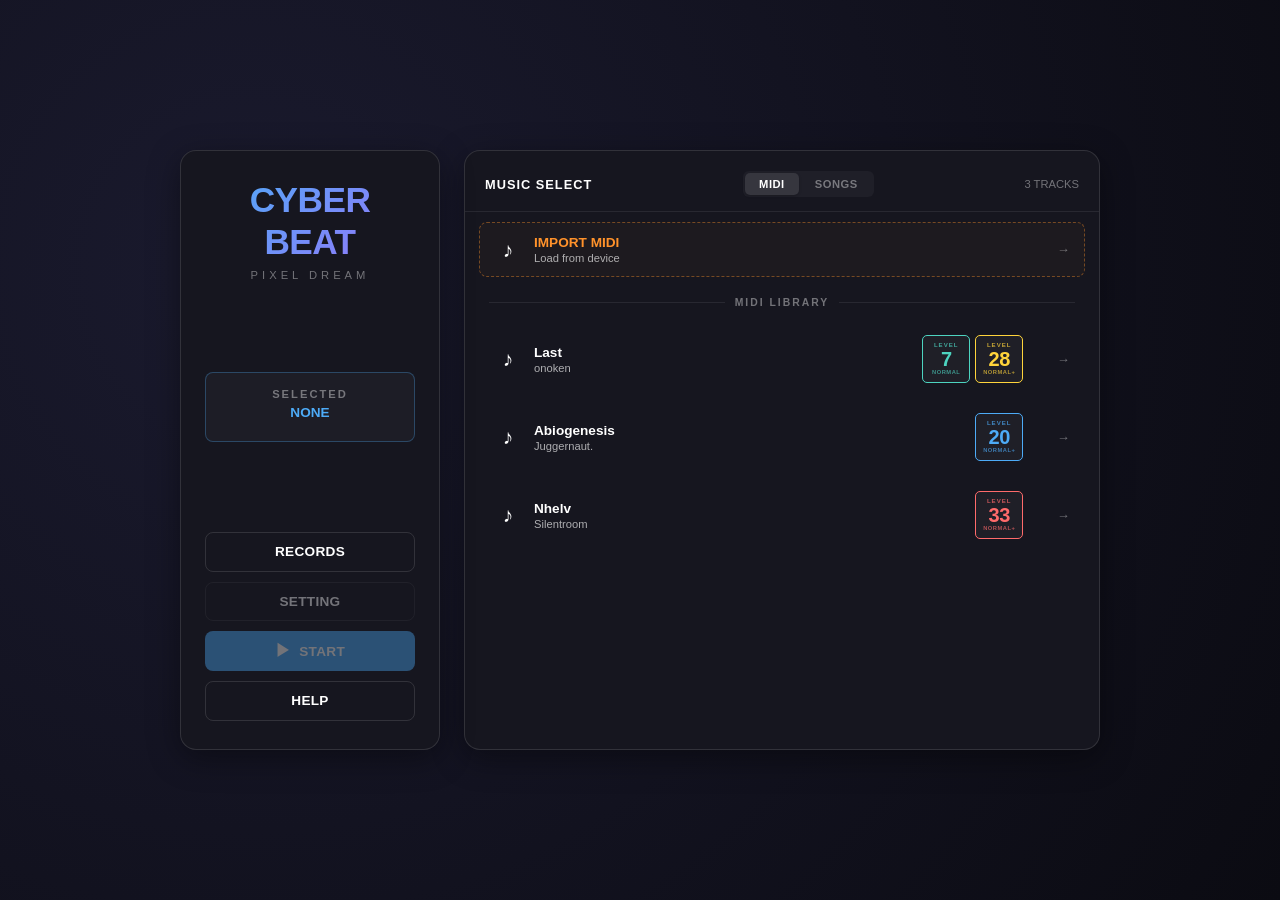
==== commit 57fca815: "11/24" ====
--- a/index.html
+++ b/index.html
@@ -13,7 +13,7 @@
     <title>CyberBeat Pixel</title>
     <link rel="icon" type="image/svg+xml" href="favicon.svg">
     <link rel="apple-touch-icon" href="favicon.svg">
-    <link rel="stylesheet" href="css/style.css">
+    <link rel="stylesheet" href="css/style.css?v=touch-lanes-1">
 </head>
 <body>
     <canvas id="gameCanvas"></canvas>
@@ -54,7 +54,7 @@
     <div id="touchHint" class="touch-hint hidden">
         <div class="touch-hint-card">
             <div class="th-title">触屏操作指南</div>
-            <div class="th-row"><span class="th-icon">👆</span><span>点按屏幕任意位置打击，<b>屏幕横向均分四条轨道</b>；<b>滑动可换轨</b>，多指可同时按不同轨道</span></div>
+            <div class="th-row"><span class="th-icon">👆</span><span>点按<b>画面上的四条轨道</b>打击，判定线上下都能点；<b>左右滑动可换轨</b></span></div>
             <div class="th-row"><span class="th-icon">✋</span><span>长条按住不放直到尾端；<b>多指和弦</b>同时按下即可，无需瞄准判定线</span></div>
             <div class="th-row"><span class="th-icon">Ⅱ</span><span>右上角按钮暂停，暂停后恢复有 3 秒缓冲倒计时</span></div>
             <div class="th-row"><span class="th-icon">⏭</span><span>长前奏曲目会出现 SKIP INTRO 按钮，点按可跳过</span></div>
@@ -447,8 +447,8 @@
     <script src="js/osu-zip.js"></script>
     <script src="js/difficulty.js"></script>
     <script src="js/note-generator.js"></script>
-    <script src="js/renderer.js"></script>
-    <script src="js/ui.js"></script>
+    <script src="js/renderer.js?v=touch-lanes-1"></script>
+    <script src="js/ui.js?v=touch-lanes-1"></script>
     <script src="js/main.js"></script>
 </body>
 </html>
--- a/css/style.css
+++ b/css/style.css
@@ -98,6 +98,13 @@
 /* ============================================================
    Canvas
    ============================================================ */
+/* 旧版页面仍有按键栏时，也不允许横屏规则重新显示它。 */
+#mobileControls,
+.mobile-btns,
+.mobile-btn {
+    display: none !important;
+}
+
 #gameCanvas {
     display: block;
     position: absolute;
@@ -3088,7 +3095,7 @@
     .lb-record { padding: 7px 10px; min-height: 38px; }
     .lb-card .btn { min-height: 38px; }
 
-    /* ===== 游玩：触控栏对齐轨道区，性能面板让开 HUD ===== */
+    /* ===== 游玩：性能面板让开 HUD ===== */
     #perfMonitor {
         top: auto;
         bottom: calc(env(safe-area-inset-bottom, 0px) + 6px);
@@ -3114,7 +3121,7 @@
     }
 }
 
-/* 非触屏设备（鼠标精确指针）永不显示触控键，即使窗口矮/窄 */
+/* 桌面用快捷键暂停，不显示触屏暂停按钮。 */
 html.is-pointer-fine .game-pause-btn { display: none; }
 
 /* 游玩中隐藏鼠标指针，减少视觉干扰；暂停时恢复 */
@@ -3127,8 +3134,7 @@
    ============================================================ */
 @media (max-width: 380px) and (orientation: portrait) {
     html { font-size: 14px; }
--
+
 
     #perfMonitor { bottom: calc(env(safe-area-inset-bottom, 0px) + 6px); }
 
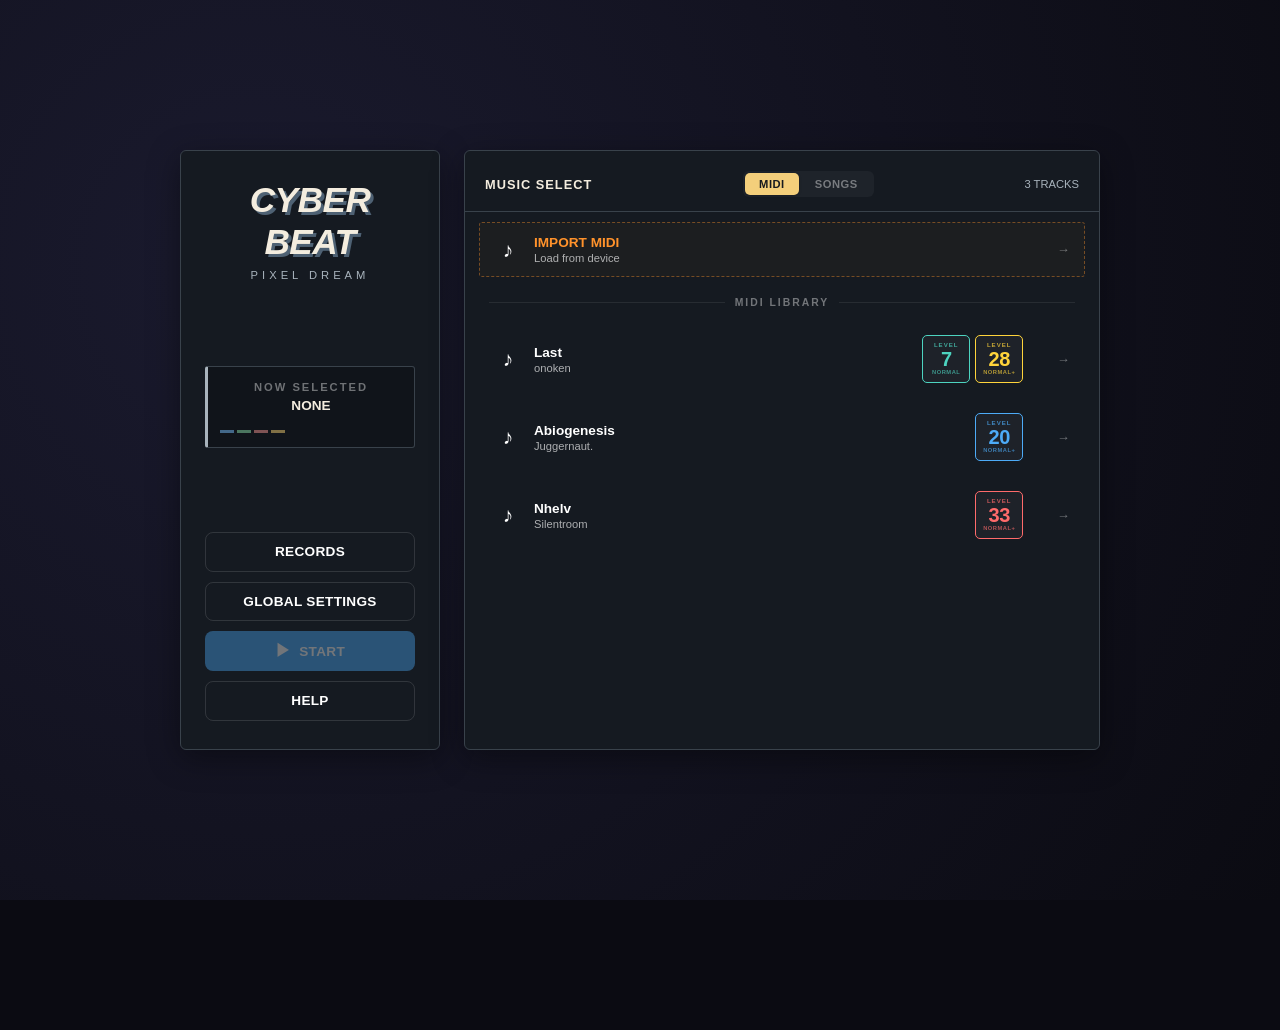
==== commit c4d4a03d: "11/26" ====
--- a/index.html
+++ b/index.html
@@ -13,7 +13,8 @@
     <title>CyberBeat Pixel</title>
     <link rel="icon" type="image/svg+xml" href="favicon.svg">
     <link rel="apple-touch-icon" href="favicon.svg">
-    <link rel="stylesheet" href="css/style.css?v=touch-lanes-1">
+    <link rel="stylesheet" href="css/style.css?v=song-settings-1">
+    <link rel="stylesheet" href="css/arcade.css?v=4">
 </head>
 <body>
     <canvas id="gameCanvas"></canvas>
@@ -90,17 +91,18 @@
                 </div>
                 
                 <div class="current-selection" id="currentSelection">
-                    <div class="cs-label">SELECTED</div>
+                    <div class="cs-label">NOW SELECTED</div>
                     <div class="cs-name" id="selectedSongName">NONE</div>
                     <div class="cs-source" id="selectedSongSource"></div>
+                    <div class="selection-pips" aria-hidden="true"><i></i><i></i><i></i><i></i></div>
                 </div>
                 
                 <div class="start-actions">
                     <button class="btn btn-secondary" id="leaderboardStartBtn">
                         RECORDS
                     </button>
-                    <button class="btn btn-secondary" id="settingsBtn" disabled>
-                        SETTING
+                    <button class="btn btn-secondary" id="settingsBtn" type="button">
+                        GLOBAL SETTINGS
                     </button>
                     <button class="btn btn-primary" id="startBtn" disabled>
                         <span class="btn-icon">▶</span> START
@@ -185,7 +187,7 @@
         <div class="settings-overlay">
             <div class="settings-card">
                 <div class="settings-header">
-                    <h2>SETTINGS</h2>
+                    <h2 id="settingsTitle">SETTINGS</h2>
                 </div>
                 
                 <div class="settings-song-info" id="settingsSongInfo">
@@ -204,7 +206,22 @@
                 </div>
 
                 <div class="settings-body" id="settingsBody">
-                    <div class="settings-group" id="difficultyGroup">
+                    <div class="settings-group song-setting-group" id="songChartSummary">
+                        <label class="settings-label">CURRENT CHART</label>
+                        <div class="song-chart-card">
+                            <div class="song-chart-head">
+                                <span class="song-chart-name" id="songChartName">CHART</span>
+                                <span class="song-chart-level" id="songChartLevel"></span>
+                            </div>
+                            <div class="song-chart-meta" id="songChartMeta"></div>
+                        </div>
+                    </div>
+                    <div class="settings-group chart-difficulty-group song-setting-group hidden" id="chartDifficultyGroup">
+                        <label class="settings-label">CHART / DIFFICULTY</label>
+                        <div class="chart-difficulty-selector" id="chartDifficultySelector"></div>
+                        <div class="settings-hint">同一首歌曲的不同谱面在这里切换</div>
+                    </div>
+                    <div class="settings-group song-setting-group" id="difficultyGroup">
                         <label class="settings-label">DIFFICULTY</label>
                         <div class="diff-selector">
                             <button class="diff-btn" data-diff="easy">EASY</button>
@@ -214,7 +231,7 @@
                         </div>
                     </div>
 
-                    <div class="settings-group">
+                    <div class="settings-group global-setting-group">
                         <label class="settings-label">NOTE STYLE</label>
                         <div class="style-selector">
                             <button class="style-btn active" data-style="bar">
@@ -228,7 +245,7 @@
                         </div>
                     </div>
 
-                    <div class="settings-group">
+                    <div class="settings-group global-setting-group">
                         <label class="settings-label">SKIN</label>
                         <div class="style-selector">
                             <button class="skin-btn active" data-skin="builtin" type="button">
@@ -243,7 +260,7 @@
                         <div class="settings-hint" id="skinHint">MALODY V：Yuxen 4K 皮肤（assets/skins/yuxen，判定线高度由 HITPOSITION 控制）</div>
                     </div>
 
-                    <div class="settings-group">
+                    <div class="settings-group global-setting-group">
                         <label class="settings-label">SPEED</label>
                         <div class="speed-control">
                             <button class="speed-btn" id="speedDown">−</button>
@@ -252,7 +269,7 @@
                         </div>
                     </div>
 
-                    <div class="settings-group">
+                    <div class="settings-group global-setting-group">
                         <label class="settings-label">VOLUME</label>
                         <div class="volume-control">
                             <input type="range" id="volumeSlider" min="0" max="10" value="4" class="volume-slider">
@@ -260,17 +277,17 @@
                         </div>
                     </div>
 
-                    <div class="settings-group">
+                    <div class="settings-group global-setting-group">
                         <label class="settings-label">GLOBAL OFFSET</label>
                         <div class="volume-control">
-                            <input type="range" id="offsetSlider" min="-100" max="100" step="5" value="0" class="volume-slider">
+                            <input type="range" id="offsetSlider" min="-200" max="200" step="5" value="0" class="volume-slider">
                             <span class="volume-value" id="offsetValue">0ms</span>
                         </div>
                         <div class="settings-hint">负数使音符更早到达判定线,正数反之</div>
                         <div class="settings-hint touch-offset-hint" id="touchOffsetHint">触屏设备预置 +40ms 抵消触控/蓝牙音频延迟,可自由微调</div>
                     </div>
 
-                    <div class="settings-group" id="touchFeedbackGroup">
+                    <div class="settings-group global-setting-group" id="touchFeedbackGroup">
                         <label class="settings-label">TOUCH FEEDBACK</label>
                         <div class="toggle-control">
                             <span class="toggle-desc">显示手指触控点圆环</span>
@@ -280,10 +297,25 @@
                         </div>
                         <div class="settings-hint">游戏内触按位置显示轨道颜色圆环与涟漪</div>
                     </div>
+                    <div class="settings-group global-setting-group calibration-group" id="calibrationGroup">
+                        <label class="settings-label">AUDIO CALIBRATION</label>
+                        <div class="calibration-intro">跟随节拍点击 10 次，忽略开头两拍。系统会剔除离群值并给出建议；扬声器与触控延迟各异，应用后可再微调。</div>
+                        <div class="calibration-status" id="calibrationStatus" role="status" aria-live="polite">准备测量 · 120 BPM</div>
+                        <button class="calibration-pad" id="calibrationPad" type="button" disabled>
+                            <span class="calibration-pad-main">TAP</span>
+                            <span class="calibration-pad-sub" id="calibrationPadSub">START TAPPING TO MEASURE</span>
+                        </button>
+                        <div class="calibration-actions">
+                            <button class="btn btn-secondary" id="calibrationStart" type="button">START TAPPING</button>
+                            <button class="btn btn-secondary" id="calibrationReset" type="button">RESET 0</button>
+                            <button class="btn btn-secondary" id="calibrationApply" type="button" disabled>APPLY</button>
+                        </div>
+                    </div>
                 </div>
 
                 <div class="settings-actions">
                     <button class="btn btn-secondary" id="settingsBackBtn">BACK</button>
+                    <button class="btn btn-secondary" id="settingsGlobalBtn" type="button">GLOBAL SETTINGS</button>
                     <button class="btn btn-primary" id="settingsStartBtn">START GAME</button>
                 </div>
             </div>
@@ -298,11 +330,14 @@
                 <div class="result-status" id="resultStatus">
                     <div class="status-icon" id="statusIcon">♪</div>
                     <div class="status-text" id="statusText">COMPLETED</div>
+                    <div class="result-track" id="resultTrack"></div>
                 </div>
                 
                 <!-- 排名等级 -->
                 <div class="rank-display">
-                    <div class="rank" id="rankDisplay">S</div>
+                    <div class="rank-mark">
+                        <span class="rank-stamp rank-s" id="rankDisplay">S</span>
+                    </div>
                     <div class="rank-label" id="rankLabel">PERFECT</div>
                 </div>
                 
@@ -316,8 +351,9 @@
                         <span class="stat-label">ACCURACY</span>
                         <span class="stat-value" id="finalAccuracy">0%</span>
                     </div>
-                </div>
-                
+                    <div class="result-best" id="resultBest" role="status" aria-live="polite">BEST SCORE —</div>
+                </div>
+
                 <!-- 详细统计 -->
                 <div class="stats-grid">
                     <div class="stat-box combo">
@@ -347,7 +383,7 @@
                 <!-- 按钮操作 -->
                 <div class="result-actions">
                     <button class="btn btn-purple" id="retryBtn">RETRY</button>
-                    <button class="btn btn-secondary" id="leaderboardBtn">LEADERBOARD</button>
+                    <button class="btn btn-secondary" id="leaderboardBtn">RECORDS</button>
                     <div class="result-actions-row">
                         <button class="btn btn-secondary" id="exportBtn">EXPORT JSON</button>
                         <button class="btn btn-primary" id="homeBtn">HOME</button>
@@ -365,13 +401,16 @@
         <div class="lb-overlay">
             <div class="lb-card">
                 <div class="lb-header">
-                    <h2>LEADERBOARD</h2>
-                    <button class="lb-close-btn" id="lbCloseBtn">✕</button>
+                    <div>
+                        <div class="record-kicker">LOCAL SCORE ARCHIVE</div>
+                        <h2>RECORDS</h2>
+                    </div>
+                    <button class="lb-close-btn" id="lbCloseBtn" aria-label="Close records">✕</button>
                 </div>
 
                 <!-- 歌曲筛选 -->
                 <div class="lb-filter">
-                    <label class="lb-filter-label">SONG</label>
+                    <label class="lb-filter-label" for="lbSongFilter">SONG</label>
                     <select id="lbSongFilter" class="lb-select">
                         <option value="__all__">All Songs</option>
                     </select>
@@ -400,7 +439,7 @@
                 <div class="lb-detail" id="lbDetail" style="display:none;">
                     <div class="lb-detail-header">
                         <span id="lbDetailTitle">Record Detail</span>
-                        <button class="lb-detail-close" id="lbDetailClose">✕</button>
+                        <button class="lb-detail-close" id="lbDetailClose" type="button" aria-label="Close record detail">✕</button>
                     </div>
                     <div class="lb-detail-chart">
                         <canvas id="lbChartCanvas"></canvas>
@@ -436,19 +475,19 @@
 
     <script src="js/perf-monitor.js"></script>
     <script src="js/config.js"></script>
-    <script src="js/settings-store.js"></script>
+    <script src="js/settings-store.js?v=2"></script>
     <script src="js/skin.js"></script>
-    <script src="js/leaderboard.js"></script>
-    <script src="js/game-state.js"></script>
-    <script src="js/audio-engine.js"></script>
+    <script src="js/leaderboard.js?v=chart-id-1"></script>
+    <script src="js/game-state.js?v=audio-clock-1"></script>
+    <script src="js/audio-engine.js?v=hit-click-1"></script>
     <script src="js/midi-parser.js"></script>
     <script src="js/mc-parser.js"></script>
     <script src="js/osu-parser.js"></script>
     <script src="js/osu-zip.js"></script>
     <script src="js/difficulty.js"></script>
     <script src="js/note-generator.js"></script>
-    <script src="js/renderer.js?v=touch-lanes-1"></script>
-    <script src="js/ui.js?v=touch-lanes-1"></script>
-    <script src="js/main.js"></script>
+    <script src="js/renderer.js?v=hold-readability-3"></script>
+    <script src="js/ui.js?v=arcade-ui-3"></script>
+    <script src="js/main.js?v=motion-1"></script>
 </body>
 </html>
--- a/css/style.css
+++ b/css/style.css
@@ -3418,3 +3418,128 @@
         max-width: min(88vw, 420px);
     }
 }
+
+/* ============================================================
+   歌曲组卡片 / 谱面切换 / 全局设置 / 校准 / 结算最佳
+   ============================================================ */
+.song-group-card { flex-direction: column; align-items: stretch; gap: 8px; }
+.card-chart-count, .card-level-range {
+    font: 700 0.62rem/1 ui-monospace, Consolas, monospace;
+    letter-spacing: 1px; padding: 3px 7px; border-radius: 4px;
+    border: 1px solid var(--border-subtle); color: var(--text-secondary);
+}
+.card-level-range { color: var(--warning); border-color: rgba(255, 212, 59, 0.35); }
+.group-chart-strip { display: flex; gap: 5px; overflow-x: auto; padding-left: 40px; scrollbar-width: none; }
+.group-chart-strip::-webkit-scrollbar { display: none; }
+.group-chart-chip {
+    flex: 0 0 auto; display: inline-flex; gap: 5px; align-items: center;
+    padding: 3px 8px; border-radius: 4px; font-size: 0.62rem;
+    background: rgba(255, 255, 255, 0.04); border: 1px solid var(--border-subtle);
+    color: var(--text-secondary); max-width: 180px;
+}
+.group-chart-name { overflow: hidden; text-overflow: ellipsis; white-space: nowrap; }
+.group-chart-lv { font-family: ui-monospace, Consolas, monospace; color: var(--warning); font-weight: 700; }
+.group-chart-chip.active { border-color: var(--accent); color: var(--text-primary); background: rgba(77, 171, 247, 0.12); }
+
+.chart-difficulty-selector { display: grid; grid-template-columns: repeat(auto-fill, minmax(130px, 1fr)); gap: 8px; }
+.chart-difficulty-btn {
+    min-height: 44px; display: flex; justify-content: space-between; align-items: center; gap: 8px;
+    padding: 8px 12px; border-radius: var(--radius-sm); cursor: pointer; text-align: left;
+    background: rgba(255, 255, 255, 0.04); border: 1px solid var(--border-subtle);
+    color: var(--text-secondary); font: inherit; font-size: 0.75rem;
+}
+.chart-difficulty-btn .cd-name { overflow: hidden; text-overflow: ellipsis; white-space: nowrap; }
+.chart-difficulty-btn .cd-lv { font: 700 0.68rem ui-monospace, Consolas, monospace; color: var(--warning); flex-shrink: 0; }
+.chart-difficulty-btn.active { border-color: var(--accent); color: var(--text-primary); background: rgba(77, 171, 247, 0.14); }
+.chart-difficulty-btn:disabled { opacity: 0.5; cursor: wait; }
+
+.settings-group.hidden, .settings-song-info.hidden, .settings-actions .btn.hidden,
+#settingsScreen[data-mode="global"] .audio-status { display: none !important; }
+
+.calibration-intro { font-size: 0.72rem; color: var(--text-secondary); line-height: 1.5; margin-bottom: 8px; }
+.calibration-status {
+    font: 600 0.75rem ui-monospace, Consolas, monospace; padding: 8px 10px; margin-bottom: 8px;
+    border-radius: var(--radius-sm); background: rgba(255, 255, 255, 0.04); color: var(--text-secondary);
+}
+.calibration-status[data-tone="ready"], .calibration-status[data-tone="applied"] { color: var(--success); }
+.calibration-status[data-tone="warn"] { color: var(--danger); }
+.calibration-pad {
+    width: 100%; min-height: 84px; display: flex; flex-direction: column; justify-content: center; align-items: center;
+    gap: 4px; border-radius: var(--radius-md); border: 1px dashed var(--border-medium);
+    background: rgba(255, 255, 255, 0.03); color: var(--text-tertiary); cursor: pointer;
+    touch-action: manipulation; user-select: none; -webkit-user-select: none; margin-bottom: 8px;
+}
+.calibration-pad-main { font: 900 1.4rem ui-monospace, Consolas, monospace; letter-spacing: 4px; }
+.calibration-pad-sub { font-size: 0.68rem; }
+.calibration-pad.active { border-style: solid; border-color: var(--accent); color: var(--text-primary); }
+.calibration-pad.hit { animation: calPadHit 0.15s ease-out; }
+@keyframes calPadHit { from { background: rgba(77, 171, 247, 0.3); } to { background: rgba(255, 255, 255, 0.03); } }
+.calibration-actions { display: flex; gap: 8px; flex-wrap: wrap; }
+.calibration-actions .btn { flex: 1 1 0; min-height: 40px; }
+
+.result-best {
+    grid-column: 1 / -1;
+    display: flex; align-items: baseline; justify-content: center; gap: 10px; width: 100%;
+    padding: 8px 14px; border-radius: var(--radius-sm); border: 1px solid var(--border-subtle);
+    font-family: ui-monospace, Consolas, monospace; animation: slideUp 0.5s ease 0.25s both;
+}
+.result-best:empty { display: none; }
+.result-best-tag { font-weight: 900; letter-spacing: 2px; font-size: 0.8rem; }
+.result-best-value { font-weight: 700; font-size: 0.95rem; }
+.result-best.is-new { border-color: rgba(255, 212, 59, 0.6); background: rgba(255, 212, 59, 0.1); color: var(--warning); }
+.result-best.is-best { color: var(--text-secondary); }
+.result-best.is-best .result-best-value { color: var(--accent); }
+.result-best.is-failed { color: var(--danger); opacity: 0.8; }
+@media (orientation: landscape) and (max-height: 520px) {
+    .result-best { padding: 4px 8px; gap: 7px; }
+    .result-best-tag { font-size: 0.66rem; }
+    .result-best-value { font-size: 0.78rem; }
+    .song-group-card .card-meta { display: flex; }
+    .group-chart-strip { padding-left: 0; }
+    .calibration-pad { min-height: 60px; }
+}
+@media (prefers-reduced-motion: reduce) {
+    .calibration-pad.hit, .result-best { animation: none; }
+}
+
+.song-chart-card {
+    display: flex; flex-direction: column; gap: 4px; padding: 10px 12px;
+    border-radius: var(--radius-sm); border: 1px solid var(--border-subtle);
+    background: rgba(255, 255, 255, 0.035);
+}
+.song-chart-head { display: flex; align-items: baseline; justify-content: space-between; gap: 10px; }
+.song-chart-name { font-size: 0.9rem; font-weight: 800; color: var(--text-primary); }
+.song-chart-level { font: 800 0.78rem ui-monospace, Consolas, monospace; color: var(--warning); }
+.song-chart-meta { font: 600 0.64rem/1.4 ui-monospace, Consolas, monospace; letter-spacing: 0.5px; color: var(--text-secondary); }
+
+@media (orientation: landscape) and (max-height: 520px) {
+    #settingsScreen[data-mode="global"] .settings-body { align-content: start; overflow-x: hidden; }
+    #settingsScreen[data-mode="song"] #chartDifficultyGroup { grid-column: span 2; }
+    #settingsScreen[data-mode="global"] #calibrationGroup {
+        order: -1;
+        grid-column: 1 / -1;
+        display: grid;
+        grid-template-columns: minmax(0, 1fr) minmax(0, 1fr);
+        grid-template-rows: auto auto auto;
+        align-items: center;
+        gap: 4px 12px;
+    }
+    #settingsScreen[data-mode="global"] #calibrationGroup .settings-label { grid-column: 1 / -1; }
+    #settingsScreen[data-mode="global"] #calibrationGroup .calibration-intro { display: none; }
+    #settingsScreen[data-mode="global"] #calibrationGroup .calibration-status {
+        grid-column: 1; grid-row: 2; margin: 0; padding: 6px 8px; font-size: 0.64rem;
+    }
+    #settingsScreen[data-mode="global"] #calibrationGroup .calibration-pad {
+        grid-column: 2; grid-row: 2; min-height: 40px; margin: 0; padding: 2px 8px;
+    }
+    #settingsScreen[data-mode="global"] #calibrationGroup .calibration-pad-main { font-size: 0.8rem; letter-spacing: 2px; }
+    #settingsScreen[data-mode="global"] #calibrationGroup .calibration-pad-sub { display: none; }
+    #settingsScreen[data-mode="global"] #calibrationGroup .calibration-actions {
+        grid-column: 1 / -1; grid-row: 3; flex-wrap: nowrap; gap: 6px;
+    }
+    #settingsScreen[data-mode="global"] #calibrationGroup .calibration-actions .btn {
+        flex: 1 1 0; min-height: 34px; padding: 5px 8px; font-size: 0.6rem; white-space: nowrap;
+    }
+    .song-chart-card { padding: 6px 10px; }
+    .song-chart-meta { font-size: 0.56rem; }
+}
--- a/css/arcade.css
+++ b/css/arcade.css
@@ -0,0 +1,501 @@
+/* Street-cabinet trim: enamel labels, four-lane pips and stamped score tickets. */
+:is(#startScreen, #resultScreen, #leaderboardScreen) {
+    --cabinet: #151a21;
+    --cabinet-line: #39424b;
+    --paper: #f4eddf;
+    --ink: #a8b3bc;
+    --gold: #f4cf7b;
+    --ice: #96d7ed;
+    --face: 'Bahnschrift', 'Arial Narrow', 'Trebuchet MS', sans-serif;
+    --tally: 'Cascadia Mono', 'SFMono-Regular', Consolas, monospace;
+    --arrive: cubic-bezier(.18,.82,.26,1);
+}
+
+/* Song select: shell seats from the sides, then rows settle into the rack. */
+#startScreen .start-sidebar, #startScreen .song-panel {
+    background: var(--cabinet);
+    border-color: var(--cabinet-line);
+    border-radius: 6px;
+}
+#startScreen .logo {
+    font-family: var(--face);
+    font-style: italic;
+    color: var(--paper);
+    background: none;
+    -webkit-text-fill-color: currentColor;
+    text-shadow: 3px 3px 0 #4e6173;
+}
+#startScreen .subtitle, #startScreen .panel-count { color: var(--ink); }
+#startScreen .song-panel-header { border-bottom: 1px solid var(--cabinet-line); }
+#startScreen .panel-title { color: var(--paper); font-family: var(--face); }
+#startScreen .panel-tab.active { color: #161a1f; background: var(--gold); border-color: var(--gold); }
+#startScreen .current-selection {
+    position: relative;
+    min-width: 0;
+    overflow: hidden;
+    background: #10141a;
+    border-color: var(--cabinet-line);
+    border-left: 3px solid var(--ink);
+    border-radius: 3px;
+    transition: border-color .2s ease;
+}
+#startScreen .current-selection[data-source="library"] { border-left-color: var(--ice); }
+#startScreen .current-selection[data-source="import"] { border-left-color: var(--gold); }
+#startScreen .cs-source { overflow: hidden; white-space: nowrap; text-overflow: ellipsis; }
+#startScreen .cs-name { color: var(--paper); }
+.selection-pips { display: flex; gap: 3px; margin-top: 8px; opacity: .5; }
+.selection-pips i { width: 14px; height: 3px; background: var(--lane); transform-origin: left; }
+.selection-pips i:nth-child(1) { --lane: #76bbf8; --i: 0; }
+.selection-pips i:nth-child(2) { --lane: #86d7a4; --i: 1; }
+.selection-pips i:nth-child(3) { --lane: #ed938e; --i: 2; }
+.selection-pips i:nth-child(4) { --lane: #efcb70; --i: 3; }
+.current-selection[data-source]:not([data-source=""]) .selection-pips { opacity: 1; }
+#startScreen .current-selection.enter-anim { animation: none; }
+#startScreen:not(.hidden) .current-selection.enter-anim .cs-name {
+    animation: titleFeed .4s var(--arrive) both;
+}
+#startScreen:not(.hidden) .current-selection.enter-anim .selection-pips i {
+    animation: pipFeed .48s var(--arrive) calc(var(--i) * 42ms) both;
+}
+#startScreen .song-card { position: relative; border-radius: 3px; }
+#startScreen .song-card.selected {
+    background: #253444;
+    border-color: #88bfd6;
+    box-shadow: inset 3px 0 0 var(--ice);
+}
+#startScreen .song-card .card-arrow { transition: transform .23s var(--arrive), color .23s ease; }
+#startScreen .song-card:is(.selected, :hover) .card-arrow { transform: translateX(4px); color: var(--ice); }
+#startScreen :is(.song-card, .panel-tab, .btn):focus-visible,
+:is(#resultScreen, #leaderboardScreen) :is(button, select, input):focus-visible { outline: 2px solid var(--gold); outline-offset: -3px; }
+#startScreen.hidden :is(.start-sidebar, .song-panel, .song-card) { animation: none; }
+#startScreen:not(.hidden) .start-sidebar { animation: cabinetIn .48s var(--arrive) both; }
+#startScreen:not(.hidden) .song-panel { animation: rackIn .54s var(--arrive) both; }
+#startScreen:not(.hidden) .tab-content.active .song-cards > .song-card:nth-child(-n+7) {
+    animation: rowFeed .38s var(--arrive) calc(45ms + var(--row, 0) * 32ms) both;
+}
+.song-cards > :nth-child(2) { --row: 1; }
+.song-cards > :nth-child(3) { --row: 2; }
+.song-cards > :nth-child(4) { --row: 3; }
+.song-cards > :nth-child(5) { --row: 4; }
+.song-cards > :nth-child(6) { --row: 5; }
+.song-cards > :nth-child(7) { --row: 6; }
+@keyframes cabinetIn { from { opacity: 0; transform: translateX(-18px); } }
+@keyframes rackIn { from { opacity: 0; transform: translateX(18px); } }
+@keyframes rowFeed { from { opacity: 0; translate: 12px 0; } }
+@keyframes titleFeed { from { opacity: .35; clip-path: inset(0 40% 0 0); translate: -5px 0; } to { clip-path: inset(0); } }
+@keyframes pipFeed { 0% { transform: scaleX(.15); } 60% { transform: scaleX(1.15); } }
+
+/* The rank is a cut-corner enamel plate, not gradient lettering. */
+.rank-phi, [data-rank="rank-phi"] { --stamp-ink: #ffe396; }
+.rank-v, [data-rank="rank-v"] { --stamp-ink: #e8edf2; }
+.rank-s, [data-rank="rank-s"] { --stamp-ink: #f4b760; }
+.rank-a, [data-rank="rank-a"] { --stamp-ink: #96d7ed; }
+.rank-b, [data-rank="rank-b"] { --stamp-ink: #a1d6a6; }
+.rank-c, [data-rank="rank-c"] { --stamp-ink: #b5b7cb; }
+.rank-f, [data-rank="rank-f"] { --stamp-ink: #f0a09a; }
+.rank-stamp {
+    --plate: polygon(14% 0, 86% 0, 100% 14%, 100% 86%, 86% 100%, 14% 100%, 0 86%, 0 14%);
+    display: inline-grid;
+    place-items: center;
+    position: relative;
+    isolation: isolate;
+    width: var(--stamp-size);
+    aspect-ratio: 1;
+    clip-path: var(--plate);
+    background: var(--stamp-ink, #f4cf7b);
+    color: var(--stamp-ink, #f4cf7b);
+    font: 900 calc(var(--stamp-size) * .63)/1 var(--face);
+    font-style: italic;
+}
+.rank-stamp::before,.rank-stamp::after {
+    content: '';
+    position: absolute;
+    pointer-events: none;
+    z-index: -1;
+}
+.rank-stamp::before { inset: 2px; clip-path: var(--plate); background: #171d24; }
+.rank-stamp::after { inset: 12%; border-block: 1px solid currentColor; opacity: .5; }
+
+#resultScreen, #leaderboardScreen { background: #101419; backdrop-filter: none; }
+#resultScreen .result-card, #leaderboardScreen .lb-card {
+    background: var(--cabinet);
+    border-color: var(--cabinet-line);
+    border-radius: 6px;
+    box-shadow: 0 16px 60px #0007;
+}
+#resultScreen .result-card { gap: 14px; max-height: 100%; overflow: auto; }
+#resultScreen .result-card::before {
+    height: 3px;
+    background: var(--stamp-ink, var(--gold));
+    opacity: 1;
+}
+#resultScreen .result-card > * { flex-shrink: 0; }
+#resultScreen .result-status {
+    background: #1b222b;
+    border: 1px solid var(--cabinet-line);
+    border-radius: 2px;
+    justify-content: flex-start;
+    padding: 9px 12px;
+    gap: 8px;
+}
+#resultScreen .status-text { font-size: .73rem; letter-spacing: .07em; }
+.result-track {
+    margin-inline-start: auto;
+    min-width: 0;
+    color: var(--ink);
+    text-align: right;
+    font: .74rem/1.3 var(--tally);
+    overflow: hidden;
+    text-overflow: ellipsis;
+    white-space: nowrap;
+}
+#resultScreen .rank-display { align-items: center; justify-content: center; gap: 6px; }
+.rank-mark { position: relative; display: grid; place-items: center; --stamp-size: clamp(72px, 14vh, 112px); }
+.rank-mark::before {
+    content: '';
+    position: absolute;
+    inset: -9px;
+    border: 1px solid var(--stamp-ink, var(--gold));
+    opacity: 0;
+    pointer-events: none;
+}
+#resultScreen .rank-label { color: var(--stamp-ink, var(--gold)); font-family: var(--tally); }
+#resultScreen :is(.stat-big, .stat-box, .chart-box) { background: #11171e; border-color: var(--cabinet-line); border-radius: 3px; }
+#resultScreen .stat-label, #resultScreen .chart-title { color: var(--ink); }
+#resultScreen .stat-big .stat-value { color: var(--paper); font-family: var(--tally); }
+#resultScreen .chart-title { background: #11171e; font-family: var(--tally); }
+#resultScreen .result-actions { gap: 8px; }
+#resultScreen .result-actions .btn { border-radius: 3px; }
+#resultScreen .result-actions .btn-primary { color: #171a1e; background: var(--gold); border-color: var(--gold); }
+
+/* Reveal order: status → stamp → scoreboard → judgment strip → chart. */
+#resultScreen .result-card > :is(.result-status, .rank-display, .primary-stats, .stats-grid, .chart-box, .result-actions) { animation: none; }
+#resultScreen .result-card.enter-anim > .result-status { animation: resultLift .36s var(--arrive) both; }
+#resultScreen .result-card.enter-anim .rank-stamp { animation: stampDown .56s var(--arrive) .12s both; }
+#resultScreen .result-card.enter-anim .rank-mark::before { animation: stampPress .49s ease-out .36s both; }
+#resultScreen .result-card.enter-anim .rank-label { animation: resultLift .35s var(--arrive) .36s both; }
+#resultScreen .result-card.enter-anim .stat-big { animation: resultLift .44s var(--arrive) .29s both; }
+#resultScreen .result-card.enter-anim .stat-big:nth-child(2) { animation-delay: .37s; }
+#resultScreen .result-card.enter-anim .stat-box { animation: resultLift .38s var(--arrive) .43s both; }
+#resultScreen .result-card.enter-anim .stat-box:nth-child(2) { animation-delay: .48s; }
+#resultScreen .result-card.enter-anim .stat-box:nth-child(3) { animation-delay: .53s; }
+#resultScreen .result-card.enter-anim .stat-box:nth-child(4) { animation-delay: .58s; }
+#resultScreen .result-card.enter-anim .chart-box canvas { animation: chartFeed .66s var(--arrive) .52s both; }
+#resultScreen .result-card.enter-anim .result-actions { animation: resultLift .4s var(--arrive) .48s both; }
+#resultScreen .result-card .result-actions:focus-within { animation: none; }
+@keyframes resultLift { from { opacity: 0; translate: 0 10px; } }
+@keyframes stampDown {
+    0% { opacity: 0; transform: translateY(-15px) rotate(-12deg) scale(1.44); }
+    48% { opacity: 1; transform: translateY(2px) rotate(1deg) scale(.95); }
+    72% { transform: rotate(-2deg) scale(1.035); }
+    100% { transform: none; }
+}
+@keyframes stampPress { 0% { opacity: .64; transform: scale(.83); } 100% { opacity: 0; transform: scale(1.22); } }
+@keyframes chartFeed { from { opacity: .25; clip-path: inset(0 100% 0 0); } to { clip-path: inset(0); } }
+
+/* Records: compact tickets; dashed tear line separates metadata from the judgment mix. */
+#leaderboardScreen .lb-header { background: #1b222b; border-bottom-color: var(--cabinet-line); }
+#leaderboardScreen .lb-header h2 { color: var(--paper); font: 800 1.43rem/1.05 var(--face); letter-spacing: .05em; }
+.record-kicker { color: var(--ice); font: .63rem/1.6 var(--tally); letter-spacing: .12em; }
+#leaderboardScreen .lb-sort-btn { color: var(--ink); }
+#leaderboardScreen .lb-sort-btn.active { background: var(--gold); border-color: var(--gold); color: #151a21; }
+#leaderboardScreen .lb-select { min-width: 0; padding-right: 28px; }
+#leaderboardScreen .lb-list {
+    display: grid;
+    grid-template-columns: repeat(auto-fill, minmax(min(100%, 285px), 1fr));
+    align-items: start;
+    gap: 9px;
+}
+#leaderboardScreen .lb-empty { grid-column: 1 / -1; border: 1px dashed var(--cabinet-line); color: var(--ink); }
+#leaderboardScreen .lb-empty-hint { opacity: 1; }
+#leaderboardScreen .record-ticket {
+    position: relative;
+    display: grid;
+    grid-template-columns: auto minmax(0, 1fr) auto;
+    align-items: center;
+    width: 100%;
+    margin: 0;
+    gap: 8px;
+    padding: 10px;
+    background: #1c242d;
+    color: var(--paper);
+    font: inherit;
+    text-align: left;
+    border: 1px solid var(--cabinet-line);
+    border-radius: 3px;
+    transition: background .18s ease, border-color .18s ease;
+}
+#leaderboardScreen .record-ticket:hover { border-color: var(--ice); background: #263340; }
+#leaderboardScreen .record-ticket.is-best { border-left: 3px solid var(--gold); padding-left: 8px; }
+.record-ticket .rank-stamp { --stamp-size: 36px; }
+.record-identity, .record-totals { display: grid; min-width: 0; gap: 2px; }
+.record-totals { text-align: right; font-family: var(--tally); }
+.record-index, .record-date { font: .64rem/1.2 var(--tally); color: var(--ink); }
+.is-best .record-index { color: var(--gold); }
+#leaderboardScreen .lb-record-meta { overflow: hidden; white-space: nowrap; text-overflow: ellipsis; color: var(--ink); }
+#leaderboardScreen .lb-record-score { color: var(--paper); }
+#leaderboardScreen .lb-record-acc { color: var(--ice); }
+.sr-only {
+    position: absolute !important;
+    width: 1px;
+    height: 1px;
+    overflow: hidden;
+    clip: rect(0 0 0 0);
+    clip-path: inset(50%);
+    white-space: nowrap;
+}
+.record-counts { color: var(--ink); font: .64rem/1.2 var(--tally); white-space: nowrap; }
+.record-receipt {
+    grid-column: 1 / -1;
+    display: grid;
+    grid-template-columns: auto minmax(24px, 1fr) auto;
+    align-items: center;
+    gap: 10px;
+    padding-top: 7px;
+    border-top: 1px dashed #4a5560;
+}
+.record-judges { display: flex; height: 5px; overflow: hidden; background: #101419; border-radius: 1px; }
+.record-judges > span:nth-child(1) { flex: var(--p); background: #f4cf7b; }
+.record-judges > span:nth-child(2) { flex: var(--g); background: #94cce1; }
+.record-judges > span:nth-child(3) { flex: var(--m); background: #ed938e; }
+#leaderboardScreen:not(.hidden) .record-ticket:nth-child(-n+5) { animation: rowFeed .25s var(--arrive) both; }
+#leaderboardScreen:not(.hidden) .record-ticket:focus-visible { animation: none; }
+#leaderboardScreen .lb-detail { border-top-color: var(--cabinet-line); }
+#leaderboardScreen .lb-detail .rank-stamp { --stamp-size: 26px; }
+#leaderboardScreen .lb-detail-chart { border-color: var(--cabinet-line); background: #11171e; }
+
+@media (min-width: 769px) and (min-height: 521px) {
+    #resultScreen .result-card {
+        display: grid;
+        max-width: 810px;
+        grid-template-columns: minmax(0,.85fr) minmax(0,1.15fr);
+        grid-template-areas: 'status status' 'rank judgments' 'rank chart' 'score chart' 'actions actions';
+        gap: 16px 20px;
+        padding: 24px;
+    }
+    #resultScreen .result-status { grid-area: status; }
+    #resultScreen .rank-display { grid-area: rank; }
+    #resultScreen .primary-stats { grid-area: score; }
+    #resultScreen .stats-grid { grid-area: judgments; }
+    #resultScreen .chart-box { grid-area: chart; min-height: 160px; height: 100%; }
+    #resultScreen .result-actions { grid-area: actions; display: grid; grid-template-columns: repeat(4, minmax(0, 1fr)); }
+    #resultScreen .result-actions-row { display: contents; }
+    #leaderboardScreen .lb-card { max-width: 820px; }
+}
+@media (orientation: landscape) and (max-height: 520px) {
+    #resultScreen .rank-mark { --stamp-size: clamp(58px, 17vh, 84px); }
+    #resultScreen .result-card { gap: 8px 14px; }
+    #resultScreen .result-card .primary-stats { align-self: center; }
+}
+@media (max-width: 420px) {
+    #startScreen .selection-pips { margin-top: 5px; }
+    #resultScreen .result-card { gap: 10px; }
+    #resultScreen .result-track { font-size: .64rem; }
+    #leaderboardScreen .record-receipt { grid-template-columns: minmax(0, 1fr) minmax(24px, .6fr); }
+    #leaderboardScreen .record-counts { grid-column: 1 / -1; }
+}
+/* Short landscape: two control rails frame the scrollable ticket rack. */
+@media (orientation: landscape) and (max-height: 520px) {
+    #leaderboardScreen .lb-card {
+        --control-line: #697784;
+        position: relative;
+        display: grid;
+        grid-template-columns: minmax(0, 1fr) auto;
+        grid-template-rows: auto auto minmax(0, 1fr) auto;
+        grid-template-areas:
+            'head head'
+            'filter sort'
+            'list list'
+            'io back';
+        width: 100%;
+        max-width: 820px;
+        height: 100%;
+        max-height: 100%;
+    }
+
+    /* One-line plaque: title first, cabinet kicker trailing. */
+    #leaderboardScreen .lb-header { grid-area: head; padding: 3px 12px 3px 14px; gap: 10px; }
+    #leaderboardScreen .lb-header > div { display: flex; align-items: baseline; gap: 10px; min-width: 0; }
+    #leaderboardScreen .lb-header h2 { font-size: 19px; line-height: 1.15; }
+    #leaderboardScreen .record-kicker {
+        order: 1;
+        min-width: 0;
+        font-size: 12px;
+        line-height: 1.4;
+        letter-spacing: .08em;
+        white-space: nowrap;
+        overflow: hidden;
+        text-overflow: ellipsis;
+    }
+    #leaderboardScreen :is(.lb-close-btn, .lb-detail-close) {
+        width: 44px;
+        height: 44px;
+        flex: none;
+        color: var(--paper);
+        font-size: 16px;
+        border-color: var(--control-line);
+    }
+
+    #leaderboardScreen .lb-filter { grid-area: filter; min-width: 0; padding: 4px 10px 4px 14px; gap: 8px; }
+    #leaderboardScreen :is(.lb-filter-label, .lb-sort-label) { color: var(--ink); font-size: 12px; letter-spacing: .07em; }
+    #leaderboardScreen .lb-select { min-height: 44px; padding: 0 28px 0 10px; font-size: 16px; border-color: var(--control-line); }
+
+    #leaderboardScreen .lb-sort { grid-area: sort; padding: 4px 12px 4px 0; gap: 6px; }
+    #leaderboardScreen .lb-sort-label { margin-right: 2px; }
+    #leaderboardScreen .lb-sort-btn {
+        min-width: 48px;
+        min-height: 44px;
+        padding: 0 10px;
+        font-size: 13px;
+        letter-spacing: .04em;
+    }
+    #leaderboardScreen .lb-sort-btn:not(.active) { border-color: var(--control-line); }
+
+    #leaderboardScreen .lb-list-wrapper {
+        grid-area: list;
+        min-height: 0;
+        padding: 6px 14px 8px;
+        overflow-y: auto;
+        overscroll-behavior: contain;
+        touch-action: pan-y;
+        border-bottom: 1px solid var(--cabinet-line);
+        scrollbar-width: thin;
+        scrollbar-color: #4a5560 transparent;
+    }
+    #leaderboardScreen .lb-list-wrapper::-webkit-scrollbar-thumb { background: #4a5560; border-radius: 10px; }
+    #leaderboardScreen .lb-list {
+        grid-template-columns: repeat(auto-fill, minmax(min(100%, 320px), 1fr));
+        gap: 8px;
+    }
+
+    #leaderboardScreen .record-ticket { min-height: 56px; gap: 3px 8px; padding: 5px 9px; }
+    #leaderboardScreen .record-ticket.is-best { padding-left: 7px; }
+    #leaderboardScreen .record-ticket .rank-stamp { --stamp-size: 36px; }
+    #leaderboardScreen :is(.record-index, .record-date, .record-counts, .lb-record-meta) {
+        font-size: 12px;
+        line-height: 1.25;
+    }
+    #leaderboardScreen .lb-record-name { font-size: 15px; line-height: 1.2; }
+    #leaderboardScreen .lb-record-score { font-size: 16px; line-height: 1.2; overflow-wrap: anywhere; }
+    #leaderboardScreen .lb-record-acc { font-size: 13px; line-height: 1.2; }
+    #leaderboardScreen .record-receipt {
+        display: flex;
+        flex-wrap: wrap;
+        gap: 2px 8px;
+        padding-top: 3px;
+    }
+    #leaderboardScreen .record-counts { white-space: normal; overflow-wrap: anywhere; }
+    #leaderboardScreen .record-date { overflow-wrap: anywhere; }
+    #leaderboardScreen .record-judges { flex: 1 0 20px; height: 5px; }
+
+    #leaderboardScreen .lb-empty { padding: 20px 16px; gap: 6px; color: var(--paper); font-size: 15px; text-align: center; }
+    #leaderboardScreen .lb-empty-icon { font-size: 24px; opacity: .65; }
+    #leaderboardScreen .lb-empty-hint { color: var(--ink); font-size: 13px; }
+
+    /* Export/import and Back share the footer rail. */
+    #leaderboardScreen .lb-io {
+        grid-area: io;
+        gap: 8px;
+        justify-content: flex-start;
+        flex-wrap: wrap;
+        padding: 5px 10px 5px 14px;
+        border-top: 0;
+    }
+    #leaderboardScreen .lb-io .btn-sm { flex: none; border-color: var(--control-line); }
+    #leaderboardScreen :is(.lb-io .btn-sm, #lbBackBtn, .lb-detail-actions .btn-danger) {
+        min-height: 44px;
+        padding: 5px 14px;
+        font-size: 13px;
+        line-height: 1.2;
+        border-radius: 4px;
+    }
+    #leaderboardScreen #lbBackBtn {
+        grid-area: back;
+        justify-self: end;
+        width: auto;
+        margin: 5px 12px 5px 0;
+        background: var(--gold);
+        color: var(--cabinet);
+        box-shadow: none;
+    }
+    #leaderboardScreen :is(.lb-sort-btn.active, #lbBackBtn):focus-visible { outline-color: var(--cabinet); }
+
+    /* The renderer toggles inline display between none and flex. Keep the rack's
+       scroll position but remove its covered controls from keyboard navigation. */
+    #leaderboardScreen .lb-card:has(.lb-detail[style*="display: flex"]) > :not(.lb-detail) { visibility: hidden; }
+    #leaderboardScreen .lb-detail[style*="display: flex"] {
+        position: absolute;
+        inset: 0;
+        display: grid !important;
+        grid-template-columns: minmax(0, 1.25fr) minmax(0, .75fr);
+        grid-template-rows: auto minmax(110px, 1fr) auto;
+        grid-template-areas:
+            'detail-head detail-head'
+            'detail-chart detail-stats'
+            'detail-chart detail-actions';
+        gap: 6px 12px;
+        padding: 3px 12px 6px 14px;
+        overflow-y: auto;
+        overscroll-behavior: contain;
+        background: var(--cabinet);
+        border-top: 0;
+    }
+    #leaderboardScreen .lb-detail-header { grid-area: detail-head; gap: 10px; padding: 0; }
+    #leaderboardScreen .lb-detail-header > span {
+        min-width: 0;
+        overflow-wrap: anywhere;
+        color: var(--paper);
+        font: 800 16px/1.25 var(--face);
+    }
+    #leaderboardScreen .lb-detail-chart { grid-area: detail-chart; height: auto; }
+    #leaderboardScreen .lb-detail-chart canvas { display: block; }
+    #leaderboardScreen .lb-detail-stats {
+        grid-area: detail-stats;
+        grid-template-columns: repeat(2, minmax(0, 1fr));
+        align-content: start;
+        gap: 5px;
+        min-height: 0;
+        overflow-y: auto;
+        overscroll-behavior: contain;
+        scrollbar-width: thin;
+        scrollbar-color: var(--control-line) transparent;
+    }
+    #leaderboardScreen .lb-detail-stats .stat-mini {
+        padding: 4px;
+        background: #1c242d;
+        border: 1px solid var(--cabinet-line);
+        border-radius: 4px;
+        overflow-wrap: anywhere;
+    }
+    #leaderboardScreen .lb-detail-stats .stat-mini-label { color: var(--ink); font-size: 12px; line-height: 1.25; }
+    #leaderboardScreen .lb-detail-stats .stat-mini-value { color: var(--paper); font: 800 16px/1.2 var(--tally); }
+    #leaderboardScreen .lb-detail-actions { grid-area: detail-actions; align-self: end; margin-top: 0; padding-top: 4px; }
+    #leaderboardScreen .lb-detail-actions .btn-danger { color: #ed938e; border-color: #b56e69; }
+}
+
+/* Narrow landscape (≈568–640px wide): drop the SORT BY caption, the buttons
+   already name themselves, and tighten the rail to keep the select usable. */
+@media (orientation: landscape) and (max-height: 520px) and (max-width: 640px) {
+    #leaderboardScreen .lb-sort { padding-left: 4px; gap: 4px; }
+    #leaderboardScreen .lb-sort-label { display: none; }
+    #leaderboardScreen .lb-sort-btn { padding: 0 10px; }
+    #leaderboardScreen .lb-detail-header { min-width: 0; }
+    #leaderboardScreen .lb-detail-header > span { min-width: 0; max-width: 100%; overflow: hidden; white-space: nowrap; text-overflow: ellipsis; }
+    #leaderboardScreen .lb-detail-stats { gap: 3px; }
+    #leaderboardScreen .lb-detail-stats .stat-mini { padding: 1px; }
+}
+
+@media (orientation: landscape) and (max-height: 520px) and (max-width: 520px) {
+    #leaderboardScreen .lb-detail-stats .stat-mini:first-child .stat-mini-value {
+        font-size: 12px;
+        white-space: nowrap;
+        overflow-wrap: normal;
+        letter-spacing: -.04em;
+    }
+}
+
+@media (prefers-reduced-motion: reduce) {
+    :is(#startScreen, #resultScreen, #leaderboardScreen) *,
+    :is(#startScreen, #resultScreen, #leaderboardScreen) *::before,
+    :is(#startScreen, #resultScreen, #leaderboardScreen) *::after { animation: none !important; transition: none !important; }
+}
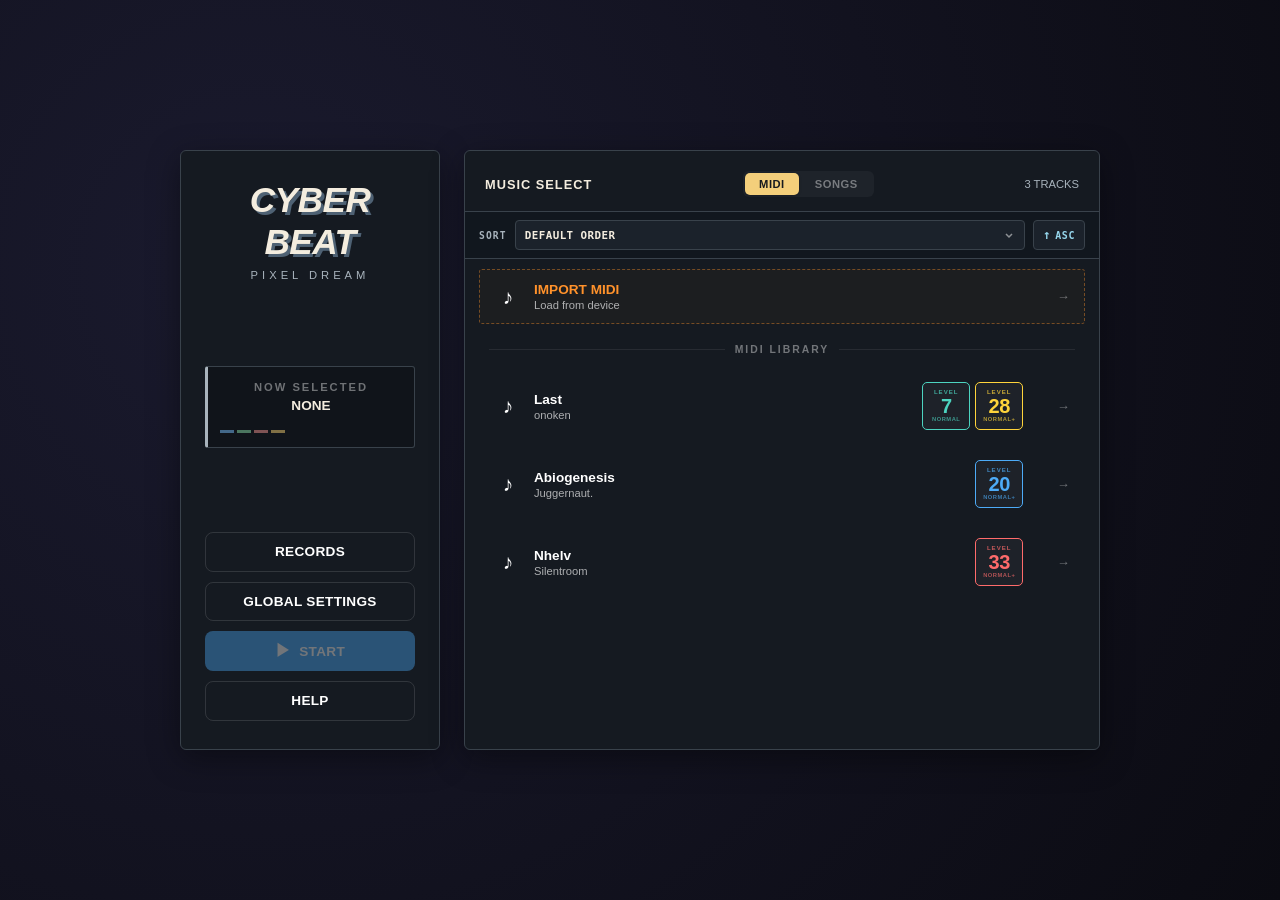
==== commit e2c3b8b6: "11/28" ====
--- a/index.html
+++ b/index.html
@@ -13,8 +13,8 @@
     <title>CyberBeat Pixel</title>
     <link rel="icon" type="image/svg+xml" href="favicon.svg">
     <link rel="apple-touch-icon" href="favicon.svg">
-    <link rel="stylesheet" href="css/style.css?v=song-settings-1">
-    <link rel="stylesheet" href="css/arcade.css?v=4">
+    <link rel="stylesheet" href="css/style.css?v=grid-speed-hitsound-2">
+    <link rel="stylesheet" href="css/arcade.css?v=grid-speed-hitsound-2">
 </head>
 <body>
     <canvas id="gameCanvas"></canvas>
@@ -123,7 +123,22 @@
                         </div>
                         <span class="panel-count" id="songCount">0 TRACKS</span>
                     </div>
-                    
+
+                    <div class="song-sort-bar">
+                        <label class="sort-label" for="songSortSelect">SORT</label>
+                        <select class="sort-select" id="songSortSelect">
+                            <option value="default">DEFAULT ORDER</option>
+                            <option value="title">TITLE A–Z</option>
+                            <option value="recent">RECENT PLAYED</option>
+                            <option value="plays">MOST PLAYED</option>
+                        </select>
+                        <button type="button" class="sort-dir" id="songSortDir" aria-label="Ascending order" title="Ascending order" data-order="asc">
+                            <span class="sort-dir-icon" aria-hidden="true">↑</span>
+                            <span class="sort-dir-text">ASC</span>
+                        </button>
+                        <span class="sr-only" id="songSortStatus" role="status" aria-live="polite"></span>
+                    </div>
+
                     <div class="song-list-wrapper" id="songListWrapper">
                         <!-- MIDI Tab Content -->
                         <div class="tab-content active" id="tabContentMidi">
@@ -231,7 +246,7 @@
                         </div>
                     </div>
 
-                    <div class="settings-group global-setting-group">
+                    <div class="settings-group global-setting-group" id="noteStyleGroup">
                         <label class="settings-label">NOTE STYLE</label>
                         <div class="style-selector">
                             <button class="style-btn active" data-style="bar">
@@ -245,7 +260,7 @@
                         </div>
                     </div>
 
-                    <div class="settings-group global-setting-group">
+                    <div class="settings-group global-setting-group" id="skinGroup">
                         <label class="settings-label">SKIN</label>
                         <div class="style-selector">
                             <button class="skin-btn active" data-skin="builtin" type="button">
@@ -260,16 +275,21 @@
                         <div class="settings-hint" id="skinHint">MALODY V：Yuxen 4K 皮肤（assets/skins/yuxen，判定线高度由 HITPOSITION 控制）</div>
                     </div>
 
-                    <div class="settings-group global-setting-group">
+                    <div class="settings-group global-setting-group" id="speedGroup">
                         <label class="settings-label">SPEED</label>
+                        <div class="volume-control speed-slider-control">
+                            <input type="range" id="speedSlider" min="1" max="30" step="0.1" value="16" class="volume-slider"
+                                aria-label="Note scroll speed" aria-valuetext="16.0x">
+                            <span class="volume-value" id="speedValue">16.0x</span>
+                        </div>
                         <div class="speed-control">
-                            <button class="speed-btn" id="speedDown">−</button>
-                            <span class="speed-value" id="speedValue">16.0</span>
-                            <button class="speed-btn" id="speedUp">+</button>
-                        </div>
-                    </div>
-
-                    <div class="settings-group global-setting-group">
+                            <button class="speed-btn" id="speedDown" type="button" aria-label="Slower">−</button>
+                            <span class="speed-hint">0.1 STEP · LONG PRESS TO REPEAT</span>
+                            <button class="speed-btn" id="speedUp" type="button" aria-label="Faster">+</button>
+                        </div>
+                    </div>
+
+                    <div class="settings-group global-setting-group" id="volumeGroup">
                         <label class="settings-label">VOLUME</label>
                         <div class="volume-control">
                             <input type="range" id="volumeSlider" min="0" max="10" value="4" class="volume-slider">
@@ -277,7 +297,18 @@
                         </div>
                     </div>
 
-                    <div class="settings-group global-setting-group">
+                    <div class="settings-group global-setting-group" id="hitSoundGroup">
+                        <label class="settings-label">HIT SOUND</label>
+                        <div class="volume-control">
+                            <input type="range" id="hitSoundSlider" min="0" max="300" step="5" value="100" class="volume-slider"
+                                aria-label="Hit sound volume" aria-valuetext="100%">
+                            <span class="volume-value" id="hitSoundValue">100%</span>
+                        </div>
+                        <button class="btn btn-secondary hit-sound-preview" id="hitSoundPreview" type="button">▶ TEST HIT SOUND</button>
+                        <div class="settings-hint">只影响打击音效，不改动伴奏音量；0% 静音、300% 适合嘈杂环境</div>
+                    </div>
+
+                    <div class="settings-group global-setting-group" id="offsetGroup">
                         <label class="settings-label">GLOBAL OFFSET</label>
                         <div class="volume-control">
                             <input type="range" id="offsetSlider" min="-200" max="200" step="5" value="0" class="volume-slider">
@@ -372,6 +403,7 @@
                         <span class="stat-label">MISS</span>
                         <span class="stat-value" id="finalMiss">0</span>
                     </div>
+                    <div class="timing-split" id="resultTiming" role="group" aria-label="Early and late hit counts"></div>
                 </div>
                 
                 <!-- 性能曲线图 -->
@@ -474,20 +506,20 @@
     </div>
 
     <script src="js/perf-monitor.js"></script>
-    <script src="js/config.js"></script>
-    <script src="js/settings-store.js?v=2"></script>
+    <script src="js/config.js?v=grid-speed-hitsound-1"></script>
+    <script src="js/settings-store.js?v=grid-speed-hitsound-1"></script>
     <script src="js/skin.js"></script>
-    <script src="js/leaderboard.js?v=chart-id-1"></script>
-    <script src="js/game-state.js?v=audio-clock-1"></script>
-    <script src="js/audio-engine.js?v=hit-click-1"></script>
+    <script src="js/leaderboard.js?v=timing-sort-3"></script>
+    <script src="js/game-state.js?v=timing-sort-3"></script>
+    <script src="js/audio-engine.js?v=grid-speed-hitsound-1"></script>
     <script src="js/midi-parser.js"></script>
     <script src="js/mc-parser.js"></script>
     <script src="js/osu-parser.js"></script>
     <script src="js/osu-zip.js"></script>
     <script src="js/difficulty.js"></script>
     <script src="js/note-generator.js"></script>
-    <script src="js/renderer.js?v=hold-readability-3"></script>
-    <script src="js/ui.js?v=arcade-ui-3"></script>
+    <script src="js/renderer.js?v=grid-speed-hitsound-1"></script>
+    <script src="js/ui.js?v=grid-speed-hitsound-2"></script>
     <script src="js/main.js?v=motion-1"></script>
 </body>
 </html>
--- a/css/style.css
+++ b/css/style.css
@@ -439,6 +439,77 @@
 .song-list-wrapper::-webkit-scrollbar-track { background: transparent; }
 .song-list-wrapper::-webkit-scrollbar-thumb { background: rgba(255, 255, 255, 0.1); border-radius: 10px; }
 
+/* 曲库排序栏：一个分类下拉 + 一个方向开关，保持一行不抢列表高度 */
+.song-sort-bar {
+    display: flex;
+    align-items: center;
+    gap: 8px;
+    padding: 8px 14px;
+    border-bottom: 1px solid var(--border-subtle);
+    background: rgba(255, 255, 255, 0.015);
+}
+
+.sort-label {
+    font-size: 0.58rem;
+    font-weight: 700;
+    letter-spacing: 1px;
+    color: var(--text-tertiary);
+    white-space: nowrap;
+}
+
+.sort-select {
+    flex: 1;
+    min-width: 0;
+    min-height: 30px;
+    padding: 4px 26px 4px 9px;
+    font-family: var(--font-family);
+    font-size: 0.68rem;
+    font-weight: 600;
+    letter-spacing: 0.04em;
+    color: var(--text-primary);
+    background-color: rgba(255, 255, 255, 0.05);
+    border: 1px solid var(--border-subtle);
+    border-radius: 4px;
+    cursor: pointer;
+    outline: none;
+    appearance: none;
+    -webkit-appearance: none;
+    background-image: url("data:image/svg+xml,%3Csvg xmlns='http://www.w3.org/2000/svg' width='12' height='12' viewBox='0 0 12 12'%3E%3Cpath d='M3 5l3 3 3-3' fill='none' stroke='%23ffffff80' stroke-width='1.5'/%3E%3C/svg%3E");
+    background-repeat: no-repeat;
+    background-position: right 9px center;
+}
+
+.sort-select:hover { border-color: var(--border-medium); }
+
+.sort-select option {
+    background: var(--bg-surface);
+    color: var(--text-primary);
+}
+
+.sort-dir {
+    display: inline-flex;
+    align-items: center;
+    justify-content: center;
+    gap: 4px;
+    min-height: 30px;
+    padding: 4px 9px;
+    font-family: var(--font-family);
+    font-size: 0.62rem;
+    font-weight: 700;
+    letter-spacing: 0.06em;
+    color: var(--text-secondary);
+    background: rgba(255, 255, 255, 0.04);
+    border: 1px solid var(--border-subtle);
+    border-radius: 4px;
+    cursor: pointer;
+}
+
+.sort-dir:hover { background: rgba(255, 255, 255, 0.08); color: var(--text-primary); }
+.sort-dir .sort-dir-icon { font-size: 0.8rem; line-height: 1; }
+
+html.is-touch .sort-select { min-height: 40px; }
+html.is-touch .sort-dir { min-height: 40px; min-width: 58px; }
+
 /* 歌曲卡片 */
 .song-card {
     display: flex;
@@ -741,6 +812,10 @@
 .settings-card {
     width: var(--settings-w);
     max-width: 92vw;
+    /* 新增打击音/流速两组后内容更高：保证小窗口也能滚到底，顶部不被裁切 */
+    max-height: calc(100dvh - 32px);
+    overflow-y: auto;
+    -webkit-overflow-scrolling: touch;
     background: var(--bg-surface);
     border: 1px solid var(--border-medium);
     border-radius: var(--radius-lg);
@@ -752,12 +827,17 @@
     animation: fadeScale 0.3s ease;
 }
 
-/* 设置项容器：竖屏单列；横屏变成多列网格（见横屏媒体查询） */
+/* 设置项容器：竖屏单列；横屏变成多列网格（见横屏媒体查询）。
+   内容变高后在卡片内部滚动，把底部操作条固定住。 */
 .settings-body {
     display: flex;
     flex-direction: column;
     gap: 20px;
     min-height: 0;
+    flex: 1 1 auto;
+    overflow-y: auto;
+    -webkit-overflow-scrolling: touch;
+    padding-right: 2px;
 }
 
 @keyframes fadeScale {
@@ -1018,6 +1098,9 @@
     text-align: center;
 }
 
+/* 流速滑条旁的数值（与 speed-value 同一视觉语言，带 x 后缀） */
+.speed-slider-control .volume-value { color: var(--accent); }
+
 /* 音量 */
 .volume-control {
     display: flex;
@@ -1058,10 +1141,42 @@
     text-align: right;
 }
 
+/* 流速：滑条负责精细调整，± 按钮保留单步/长按连发 */
+.speed-slider-control { margin-bottom: 2px; }
+
+.speed-slider-control .volume-value {
+    min-width: 52px;
+    font-family: var(--font-mono);
+    font-variant-numeric: tabular-nums;
+}
+
+.speed-hint {
+    flex: 1;
+    min-width: 0;
+    text-align: center;
+    font: 600 0.56rem/1.3 var(--font-mono);
+    letter-spacing: 0.08em;
+    color: var(--text-tertiary);
+    white-space: nowrap;
+    overflow: hidden;
+    text-overflow: ellipsis;
+}
+
+.hit-sound-preview {
+    align-self: flex-start;
+    min-height: 30px;
+    padding: 4px 12px;
+    font-size: 0.64rem;
+    letter-spacing: 0.06em;
+}
+
+.hit-sound-preview:active { transform: scale(0.98); }
+
 .settings-actions {
     display: flex;
     gap: 10px;
     margin-top: 4px;
+    flex: 0 0 auto;
 }
 
 .settings-hint {
@@ -1087,6 +1202,19 @@
 @media (max-width: 768px) and (orientation: portrait) {
     html.is-touch .btn {
         min-height: 44px;
+    }
+
+    /* 窄屏曲目计数另起一行，避免被标题与标签挤出面板 */
+    html.is-touch .song-panel-header {
+        flex-wrap: wrap;
+        row-gap: 6px;
+    }
+
+    html.is-touch .panel-count {
+        order: 3;
+        width: 100%;
+        text-align: right;
+        font-size: 0.62rem;
     }
 
     /* 标签页切换按钮 */
@@ -1501,6 +1629,102 @@
 .stat-box.perfect .stat-value { color: var(--warning); }
 .stat-box.great .stat-value { color: var(--success); }
 .stat-box.miss .stat-value { color: var(--danger); }
+
+/* Early / Late 分叉条：中心零线，蓝色向左、红色向右，长度按双方占比 */
+.timing-split {
+    grid-column: 1 / -1;
+    display: grid;
+    grid-template-columns: auto minmax(0, 1fr) auto;
+    align-items: center;
+    gap: 10px;
+    padding: 7px 10px;
+    border: 1px solid var(--border-subtle);
+    border-radius: var(--radius-sm);
+    background: rgba(255, 255, 255, 0.03);
+}
+
+.timing-side {
+    display: inline-flex;
+    align-items: center;
+    gap: 5px;
+    font-size: 0.6rem;
+    font-weight: 700;
+    letter-spacing: 0.08em;
+    color: var(--text-tertiary);
+    white-space: nowrap;
+}
+
+.timing-side b {
+    font-family: var(--font-mono);
+    font-size: 0.9rem;
+    font-weight: 800;
+    font-variant-numeric: tabular-nums;
+}
+
+.timing-side.early b,
+.timing-side.early .timing-arrow { color: #83caff; }
+.timing-side.late b,
+.timing-side.late .timing-arrow { color: #ff9298; }
+
+.timing-arrow { font-style: normal; font-size: 0.62rem; line-height: 1; }
+
+.timing-track {
+    position: relative;
+    display: block;
+    min-width: 56px;
+    height: 7px;
+    background: #171f28;
+    border-radius: 1px;
+    overflow: hidden;
+}
+
+/* 零线：让左右偏移共用一根时间轴 */
+.timing-track::before {
+    content: '';
+    position: absolute;
+    left: 50%;
+    top: 0;
+    bottom: 0;
+    width: 1px;
+    background: rgba(255, 255, 255, 0.42);
+    z-index: 2;
+}
+
+.timing-fill {
+    position: absolute;
+    top: 0;
+    bottom: 0;
+    width: var(--fill, 0%);
+}
+
+.timing-fill.early { right: 50%; background: #83caff; transform-origin: right center; }
+.timing-fill.late  { left: 50%;  background: #ff9298; transform-origin: left center; }
+
+/* 旧记录没有早/晚数据：用占位条代替分叉条，避免误读成 0:0 */
+.timing-unknown {
+    display: grid;
+    place-items: center;
+    min-width: 56px;
+    min-height: 16px;
+    padding: 1px 6px;
+    border: 1px dashed rgba(255, 255, 255, 0.16);
+    border-radius: 1px;
+    background: rgba(255, 255, 255, 0.02);
+    color: rgba(255, 255, 255, 0.42);
+    font: 600 0.5rem/1.2 var(--font-mono);
+    font-style: normal;
+    letter-spacing: 0.1em;
+    text-align: center;
+}
+
+@keyframes timingSpread {
+    from { transform: scaleX(0); }
+    to { transform: scaleX(1); }
+}
+
+#resultScreen .result-card.enter-anim .timing-fill {
+    animation: timingSpread 0.55s cubic-bezier(0.2, 0.9, 0.25, 1) 0.52s both;
+}
 
 /* 性能曲线图 */
 .chart-box {
@@ -2861,10 +3085,31 @@
 }
 
 /* ============================================================
-   手机横屏 / 矮窗口（landscape 且高度 ≤ 520px）
-   覆盖 844×390 / 926×428 等横屏手机 —— 它们宽度 > 768px，
-   不能依赖 max-width 断点，必须用高度判断
+   桌面 / 平板宽屏：全局设置两列，避免新增滑条把卡片撑出屏幕
    ============================================================ */
+@media (min-width: 769px) and (min-height: 521px) {
+    #settingsScreen[data-mode="global"] .settings-card {
+        width: min(92vw, 760px);
+        max-width: none;
+        max-height: calc(100dvh - 40px);
+    }
+
+    #settingsScreen[data-mode="global"] .settings-body {
+        display: grid;
+        grid-template-columns: repeat(2, minmax(0, 1fr));
+        gap: 14px 24px;
+        align-content: start;
+        overflow-y: auto;
+        -webkit-overflow-scrolling: touch;
+        padding-right: 4px;
+    }
+
+    /* 校准面板内容较多，横跨两列保持一致的对齐 */
+    #settingsScreen[data-mode="global"] #calibrationGroup {
+        grid-column: 1 / -1;
+    }
+}
+
 @media (orientation: landscape) and (max-height: 520px) {
     html { font-size: 14px; }
 
@@ -2936,7 +3181,6 @@
         min-height: 0;
         padding-right: 2px;
     }
-
     .settings-group { gap: 4px; margin: 0; }
     .settings-label { font-size: 0.6rem; }
 
@@ -2952,6 +3196,9 @@
     .speed-control { gap: 8px; }
     .speed-btn { width: 32px; height: 32px; font-size: 1rem; }
     .speed-value { font-size: 0.9rem; min-width: 40px; }
+    .speed-hint { display: none; }
+    .speed-slider-control .volume-value { min-width: 44px; }
+    .hit-sound-preview { min-height: 30px; padding: 4px 10px; font-size: 0.6rem; align-self: stretch; }
 
     .volume-control { gap: 8px; }
     .volume-slider { height: 5px; }
@@ -3515,9 +3762,26 @@
 @media (orientation: landscape) and (max-height: 520px) {
     #settingsScreen[data-mode="global"] .settings-body { align-content: start; overflow-x: hidden; }
     #settingsScreen[data-mode="song"] #chartDifficultyGroup { grid-column: span 2; }
+
+    /* 横屏全局设置：四列网格，把最常调的滑条留在第一屏，
+       外观类与校准依次下移，整体仍可在设置区内滚动。 */
+    #settingsScreen[data-mode="global"] .settings-body {
+        grid-template-columns: repeat(4, minmax(0, 1fr));
+        gap: 6px 12px;
+    }
+    #settingsScreen[data-mode="global"] #speedGroup { grid-column: 1 / span 2; grid-row: 1; }
+    #settingsScreen[data-mode="global"] #volumeGroup { grid-column: 3; grid-row: 1; }
+    #settingsScreen[data-mode="global"] #hitSoundGroup { grid-column: 4; grid-row: 1; }
+    #settingsScreen[data-mode="global"] #offsetGroup { grid-column: 1 / span 3; grid-row: 2; }
+    #settingsScreen[data-mode="global"] #touchFeedbackGroup { grid-column: 4; grid-row: 2; }
+    #settingsScreen[data-mode="global"] #noteStyleGroup { grid-column: 1 / span 2; grid-row: 3; }
+    #settingsScreen[data-mode="global"] #skinGroup { grid-column: 3 / span 2; grid-row: 3; }
+    #settingsScreen[data-mode="global"] #hitSoundGroup { align-content: start; }
+    #settingsScreen[data-mode="global"] #hitSoundGroup .hit-sound-preview { align-self: start; }
+
     #settingsScreen[data-mode="global"] #calibrationGroup {
-        order: -1;
         grid-column: 1 / -1;
+        grid-row: 4;
         display: grid;
         grid-template-columns: minmax(0, 1fr) minmax(0, 1fr);
         grid-template-rows: auto auto auto;
@@ -3540,6 +3804,26 @@
     #settingsScreen[data-mode="global"] #calibrationGroup .calibration-actions .btn {
         flex: 1 1 0; min-height: 34px; padding: 5px 8px; font-size: 0.6rem; white-space: nowrap;
     }
+    /* 横屏矮窗口：压缩设置卡片的纵向内边距，让校准面板也进首屏 */
+    #settingsScreen[data-mode="global"] .settings-card { padding: 8px 12px; gap: 6px; }
+    #settingsScreen[data-mode="global"] .settings-header h2 { font-size: 0.9rem; }
+    #settingsScreen[data-mode="global"] .settings-actions { margin-top: 0; }
+    #settingsScreen[data-mode="global"] .settings-actions .btn { min-height: 34px; padding: 5px 10px; }
     .song-chart-card { padding: 6px 10px; }
     .song-chart-meta { font-size: 0.56rem; }
 }
+
+/* 窄横屏（≲620px）：四列会把滑条压到放不下数值，改为两列 */
+@media (orientation: landscape) and (max-height: 520px) and (max-width: 620px) {
+    #settingsScreen[data-mode="global"] .settings-body {
+        grid-template-columns: repeat(2, minmax(0, 1fr));
+    }
+    #settingsScreen[data-mode="global"] #speedGroup { grid-column: 1 / -1; grid-row: 1; }
+    #settingsScreen[data-mode="global"] #volumeGroup { grid-column: 1; grid-row: 2; }
+    #settingsScreen[data-mode="global"] #hitSoundGroup { grid-column: 2; grid-row: 2; }
+    #settingsScreen[data-mode="global"] #offsetGroup { grid-column: 1 / -1; grid-row: 3; }
+    #settingsScreen[data-mode="global"] #touchFeedbackGroup { grid-column: 1 / -1; grid-row: 4; }
+    #settingsScreen[data-mode="global"] #noteStyleGroup { grid-column: 1 / -1; grid-row: 5; }
+    #settingsScreen[data-mode="global"] #skinGroup { grid-column: 1 / -1; grid-row: 6; }
+    #settingsScreen[data-mode="global"] #calibrationGroup { grid-column: 1 / -1; grid-row: 7; }
+}
--- a/css/arcade.css
+++ b/css/arcade.css
@@ -65,8 +65,15 @@
 }
 #startScreen .song-card .card-arrow { transition: transform .23s var(--arrive), color .23s ease; }
 #startScreen .song-card:is(.selected, :hover) .card-arrow { transform: translateX(4px); color: var(--ice); }
-#startScreen :is(.song-card, .panel-tab, .btn):focus-visible,
+#startScreen :is(.song-card, .panel-tab, .btn, .sort-select, .sort-dir):focus-visible,
 :is(#resultScreen, #leaderboardScreen) :is(button, select, input):focus-visible { outline: 2px solid var(--gold); outline-offset: -3px; }
+#startScreen .song-sort-bar { background: #11171e; border-bottom-color: var(--cabinet-line); }
+#startScreen .sort-label { color: var(--ink); font-family: var(--tally); font-size: .6rem; letter-spacing: .12em; }
+#startScreen .sort-select { background-color: #1b222b; border-color: var(--cabinet-line); color: var(--paper); font-family: var(--tally); }
+#startScreen .sort-select:hover { border-color: #88bfd6; }
+#startScreen .sort-select option { background: #1b222b; color: var(--paper); }
+#startScreen .sort-dir { background: #1b222b; border-color: var(--cabinet-line); color: var(--ice); font-family: var(--tally); }
+#startScreen .sort-dir:hover { background: #253444; color: var(--paper); }
 #startScreen.hidden :is(.start-sidebar, .song-panel, .song-card) { animation: none; }
 #startScreen:not(.hidden) .start-sidebar { animation: cabinetIn .48s var(--arrive) both; }
 #startScreen:not(.hidden) .song-panel { animation: rackIn .54s var(--arrive) both; }
@@ -163,6 +170,12 @@
 #resultScreen :is(.stat-big, .stat-box, .chart-box) { background: #11171e; border-color: var(--cabinet-line); border-radius: 3px; }
 #resultScreen .stat-label, #resultScreen .chart-title { color: var(--ink); }
 #resultScreen .stat-big .stat-value { color: var(--paper); font-family: var(--tally); }
+#resultScreen .timing-split { background: #11171e; border-color: var(--cabinet-line); border-radius: 3px; }
+#resultScreen .timing-side { color: var(--ink); font-family: var(--tally); }
+#resultScreen .timing-side.early b { color: #83caff; }
+#resultScreen .timing-side.late b { color: #ff9298; }
+#resultScreen .timing-track { background: #0b1015; }
+#resultScreen .timing-unknown { border-color: var(--cabinet-line); color: var(--ink); background: #0b1015; }
 #resultScreen .chart-title { background: #11171e; font-family: var(--tally); }
 #resultScreen .result-actions { gap: 8px; }
 #resultScreen .result-actions .btn { border-radius: 3px; }
@@ -181,6 +194,7 @@
 #resultScreen .result-card.enter-anim .stat-box:nth-child(3) { animation-delay: .53s; }
 #resultScreen .result-card.enter-anim .stat-box:nth-child(4) { animation-delay: .58s; }
 #resultScreen .result-card.enter-anim .chart-box canvas { animation: chartFeed .66s var(--arrive) .52s both; }
+#resultScreen .result-card.enter-anim .timing-split { animation: resultLift .4s var(--arrive) .6s both; }
 #resultScreen .result-card.enter-anim .result-actions { animation: resultLift .4s var(--arrive) .48s both; }
 #resultScreen .result-card .result-actions:focus-within { animation: none; }
 @keyframes resultLift { from { opacity: 0; translate: 0 10px; } }
@@ -245,6 +259,9 @@
     white-space: nowrap;
 }
 .record-counts { color: var(--ink); font: .64rem/1.2 var(--tally); white-space: nowrap; }
+.record-counts .tc-early, .record-counts .tc-late { font-style: normal; }
+.record-counts .tc-early { color: #83caff; }
+.record-counts .tc-late { color: #ff9298; }
 .record-receipt {
     grid-column: 1 / -1;
     display: grid;
@@ -263,6 +280,13 @@
 #leaderboardScreen .lb-detail { border-top-color: var(--cabinet-line); }
 #leaderboardScreen .lb-detail .rank-stamp { --stamp-size: 26px; }
 #leaderboardScreen .lb-detail-chart { border-color: var(--cabinet-line); background: #11171e; }
+#leaderboardScreen .lb-detail-stats .timing-split { padding: 5px 7px; gap: 7px; background: #11171e; border-color: var(--cabinet-line); border-radius: 4px; }
+#leaderboardScreen .lb-detail-stats .timing-side { color: var(--ink); font-family: var(--tally); font-size: .55rem; }
+#leaderboardScreen .lb-detail-stats .timing-side.early b { color: #83caff; }
+#leaderboardScreen .lb-detail-stats .timing-side.late b { color: #ff9298; }
+#leaderboardScreen .lb-detail-stats .timing-track { background: #0b1015; height: 6px; }
+#leaderboardScreen .lb-detail-stats .timing-unknown { border-color: var(--cabinet-line); color: var(--ink); background: #0b1015; }
+#leaderboardScreen .lb-detail .timing-fill { animation: timingSpread .45s var(--arrive) both; }
 
 @media (min-width: 769px) and (min-height: 521px) {
     #resultScreen .result-card {
